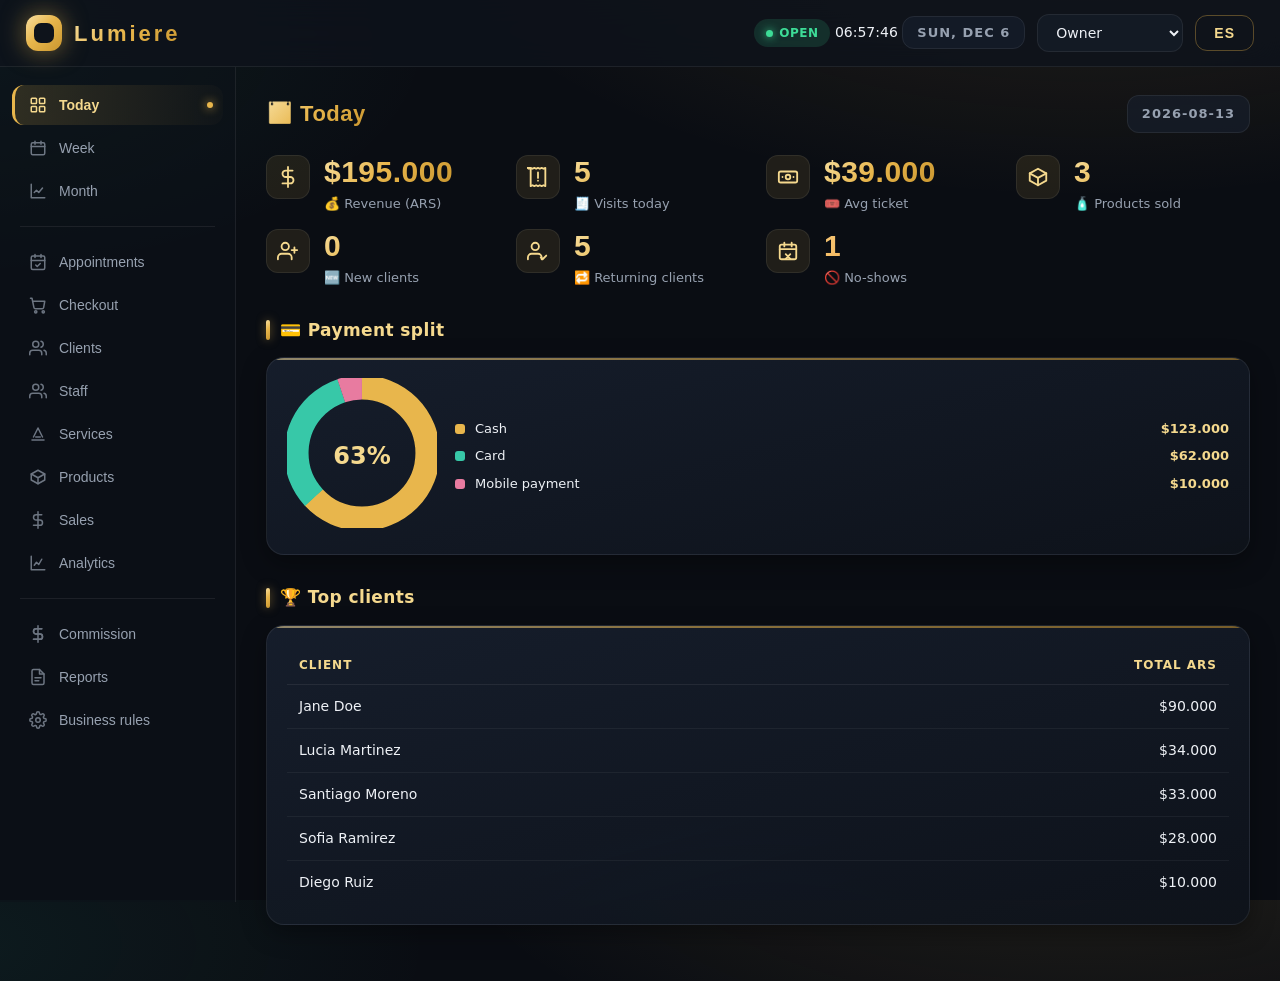
==== Lumiere-pos/dashboard/lumiere-pos-single.html @ 7a3bf392 "feat: custom-range analytics, per-period starter packs, single-file dashboard - Add custom date-rang" ====
<!DOCTYPE html>
<html lang="en">
<head>
  <meta charset="UTF-8">
  <meta name="viewport" content="width=device-width, initial-scale=1.0">
  <title>Lumiere POS — Dashboard</title>
  <style>
:root {
  --bg: #0a0d13;
  --bg2: #0e131b;
  --surface: #131a24;
  --surface2: #182130;
  --surface3: #1e2939;
  --border: rgba(255, 255, 255, 0.07);
  --border-strong: rgba(232, 182, 76, 0.35);
  --gold: #e8b64c;
  --gold-soft: #f5d98e;
  --gold-deep: #c9962f;
  --gold-grad: linear-gradient(135deg, #f7dfa0 0%, #e8b64c 45%, #c9962f 100%);
  --teal: #37c8a8;
  --teal-soft: #a5e9d8;
  --rose: #e87ba0;
  --rose-soft: #f2c6d6;
  --violet: #8f7ee8;
  --blue: #5aa9e6;
  --orange: #f2a33c;
  --green: #3ddc97;
  --text: #eef1f6;
  --text-dim: #97a1b0;
  --ok: #3ddc97;
  --warn: #f2a33c;
  --danger: #f2606b;
  --shadow: 0 18px 44px rgba(0, 0, 0, 0.5);
  --shadow-soft: 0 8px 24px rgba(0, 0, 0, 0.35);
  --radius: 18px;
  --radius-sm: 12px;
}

* { box-sizing: border-box; margin: 0; padding: 0; }

html { height: 100%; }

body {
  background:
    radial-gradient(1100px 480px at 85% -10%, rgba(232, 182, 76, 0.12), transparent 60%),
    radial-gradient(900px 420px at -5% 5%, rgba(55, 200, 168, 0.08), transparent 55%),
    radial-gradient(700px 380px at 60% 110%, rgba(143, 126, 232, 0.07), transparent 60%),
    var(--bg);
  color: var(--text);
  font-family: "Inter", "Segoe UI", system-ui, -apple-system, Roboto, sans-serif;
  min-height: 100vh;
  -webkit-font-smoothing: antialiased;
  font-size: 14px;
  line-height: 1.5;
}

::selection { background: rgba(232, 182, 76, 0.35); }

::-webkit-scrollbar { width: 10px; height: 10px; }
::-webkit-scrollbar-track { background: transparent; }
::-webkit-scrollbar-thumb {
  background: rgba(232, 182, 76, 0.22);
  border-radius: 999px;
  border: 2px solid transparent;
  background-clip: content-box;
}
::-webkit-scrollbar-thumb:hover { background: rgba(232, 182, 76, 0.4); background-clip: content-box; }

/* ---------------- Topbar ---------------- */

.topbar {
  position: sticky;
  top: 0;
  z-index: 50;
  display: flex;
  align-items: center;
  justify-content: space-between;
  padding: 14px 26px;
  background: rgba(14, 19, 27, 0.82);
  backdrop-filter: blur(16px);
  -webkit-backdrop-filter: blur(16px);
  border-bottom: 1px solid var(--border);
}

.brand { display: flex; align-items: center; gap: 12px; }
.brand-dot {
  width: 36px;
  height: 36px;
  border-radius: 12px;
  background: var(--gold-grad);
  box-shadow: 0 0 24px rgba(232, 182, 76, 0.5);
  position: relative;
  display: flex;
  align-items: center;
  justify-content: center;
  font-size: 18px;
}
.brand-dot::after {
  content: "";
  position: absolute;
  inset: 8px;
  border-radius: 7px;
  background: var(--bg2);
}
.brand h1 {
  font-family: "Outfit", "Inter", sans-serif;
  font-size: 22px;
  font-weight: 800;
  letter-spacing: 3px;
  background: var(--gold-grad);
  -webkit-background-clip: text;
  background-clip: text;
  -webkit-text-fill-color: transparent;
}

.topbar-actions { display: flex; gap: 12px; align-items: center; }

.day-label {
  font-size: 13px;
  color: var(--text-dim);
  font-weight: 600;
  letter-spacing: 1px;
  text-transform: uppercase;
  padding: 8px 14px;
  border: 1px solid var(--border);
  border-radius: var(--radius-sm);
  background: rgba(24, 33, 48, 0.6);
}

.role-select {
  background: var(--surface);
  color: var(--text);
  border: 1px solid var(--border);
  border-radius: var(--radius-sm);
  padding: 9px 14px;
  font-size: 14px;
  cursor: pointer;
  transition: border-color 0.2s;
}
.role-select:focus { outline: 2px solid var(--gold); border-color: transparent; }

.lang-btn {
  background: transparent;
  color: var(--gold-soft);
  border: 1px solid var(--border-strong);
  border-radius: var(--radius-sm);
  padding: 9px 18px;
  font-size: 14px;
  font-weight: 700;
  letter-spacing: 1px;
  cursor: pointer;
  transition: all 0.2s;
}
.lang-btn:hover { background: rgba(232, 182, 76, 0.16); box-shadow: 0 0 16px rgba(232, 182, 76, 0.25); }

/* ---------------- Layout ---------------- */

.layout { display: flex; min-height: calc(100vh - 65px); }

.sidebar {
  width: 236px;
  flex-shrink: 0;
  background: rgba(14, 19, 27, 0.55);
  border-right: 1px solid var(--border);
  padding: 18px 12px;
  overflow-y: auto;
  position: sticky;
  top: 65px;
  height: calc(100vh - 65px);
}

.sidebar nav { display: flex; flex-direction: column; gap: 3px; }
.sidebar hr { border: none; border-top: 1px solid var(--border); margin: 12px 8px; }

.nav-item {
  display: flex;
  align-items: center;
  gap: 12px;
  background: transparent;
  border: none;
  border-left: 3px solid transparent;
  color: var(--text-dim);
  text-align: left;
  padding: 11px 14px;
  font-size: 14px;
  font-weight: 500;
  border-radius: var(--radius-sm);
  cursor: pointer;
  transition: all 0.18s;
  position: relative;
}
.nav-item svg { flex-shrink: 0; opacity: 0.7; transition: opacity 0.18s; }
.nav-item:hover { color: var(--text); background: rgba(255, 255, 255, 0.045); }
.nav-item:hover svg { opacity: 1; }
.nav-item.active {
  color: var(--gold-soft);
  background: linear-gradient(90deg, rgba(232, 182, 76, 0.16), rgba(232, 182, 76, 0.02));
  border-left-color: var(--gold);
  font-weight: 600;
}
.nav-item.active svg { opacity: 1; }
.nav-item.active::after {
  content: "";
  position: absolute;
  right: 10px;
  top: 50%;
  transform: translateY(-50%);
  width: 6px;
  height: 6px;
  border-radius: 50%;
  background: var(--gold);
  box-shadow: 0 0 10px var(--gold);
}
.nav-item.hidden { display: none; }

.view {
  flex: 1;
  padding: 28px 30px 56px;
  max-width: 1220px;
  margin: 0 auto;
  width: 100%;
  animation: fadeIn 0.35s ease;
}

@keyframes fadeIn {
  from { opacity: 0; transform: translateY(6px); }
  to { opacity: 1; transform: translateY(0); }
}

/* ---------------- Grid & cards ---------------- */

.grid { display: grid; gap: 16px; grid-template-columns: repeat(auto-fit, minmax(200px, 1fr)); }
.grid.cols-2 { grid-template-columns: repeat(auto-fit, minmax(340px, 1fr)); }
.grid.cols-3 { grid-template-columns: repeat(auto-fit, minmax(260px, 1fr)); }

.card {
  background: linear-gradient(165deg, rgba(24, 33, 48, 0.85), rgba(14, 19, 27, 0.9));
  border: 1px solid var(--border);
  border-radius: var(--radius);
  padding: 20px;
  box-shadow: var(--shadow-soft);
  transition: transform 0.2s, border-color 0.2s, box-shadow 0.2s;
  position: relative;
  overflow: hidden;
}
.card::before {
  content: "";
  position: absolute;
  top: 0; left: 0; right: 0;
  height: 2px;
  background: var(--gold-grad);
  opacity: 0.55;
}
.card:hover {
  transform: translateY(-2px);
  border-color: var(--border-strong);
  box-shadow: var(--shadow);
}

.card h3 {
  font-size: 12px;
  text-transform: uppercase;
  letter-spacing: 1.4px;
  color: var(--text-dim);
  margin-bottom: 12px;
  font-weight: 700;
}

.chart-card { display: flex; flex-direction: column; }
.chart-card h3 { color: var(--gold-soft); }

.aq-wrap { margin-bottom: 20px; }
.aq-head {
  display: flex;
  align-items: center;
  justify-content: space-between;
  gap: 12px;
  margin: 26px 0 10px;
}
.aq-head strong {
  font-size: 15px;
  font-weight: 700;
  color: var(--text);
  letter-spacing: 0.3px;
}
.aq-actions { display: flex; gap: 8px; }
.aq-actions .btn.sm { padding: 5px 8px; }

.aq-group { margin-bottom: 26px; }
.aq-group-title {
  display: inline-block;
  font-size: 12px;
  font-weight: 700;
  text-transform: uppercase;
  letter-spacing: 1.2px;
  color: var(--gold-soft);
  border: 1px solid var(--gold-dim);
  background: rgba(212, 175, 55, 0.06);
  border-radius: 999px;
  padding: 4px 14px;
  margin-bottom: 14px;
}
.starter-bar {
  display: flex;
  align-items: center;
  flex-wrap: wrap;
  gap: 8px;
  margin-bottom: 18px;
}
.starter-bar > span {
  font-size: 12px;
  font-weight: 600;
  letter-spacing: 0.6px;
  text-transform: uppercase;
  color: var(--muted);
}

/* ---------------- Metrics / KPI ---------------- */

.metric { position: relative; }
.metric-value {
  font-family: "Outfit", "Inter", sans-serif;
  font-size: 30px;
  font-weight: 800;
  letter-spacing: 0.5px;
  background: var(--gold-grad);
  -webkit-background-clip: text;
  background-clip: text;
  -webkit-text-fill-color: transparent;
  line-height: 1.1;
}
.metric-label { font-size: 13px; color: var(--text-dim); margin-top: 6px; font-weight: 500; }
.metric.good .metric-value { background: linear-gradient(135deg, #8cebbf, #3ddc97); -webkit-background-clip: text; background-clip: text; -webkit-text-fill-color: transparent; }
.metric.warn .metric-value { background: linear-gradient(135deg, #f7c878, #f2a33c); -webkit-background-clip: text; background-clip: text; -webkit-text-fill-color: transparent; }
.metric.danger .metric-value { background: linear-gradient(135deg, #f9a3aa, #f2606b); -webkit-background-clip: text; background-clip: text; -webkit-text-fill-color: transparent; }
.metric.teal .metric-value { background: linear-gradient(135deg, #9ae9d6, #37c8a8); -webkit-background-clip: text; background-clip: text; -webkit-text-fill-color: transparent; }
.metric.violet .metric-value { background: linear-gradient(135deg, #b7acf5, #8f7ee8); -webkit-background-clip: text; background-clip: text; -webkit-text-fill-color: transparent; }

.metric.with-icon { display: flex; align-items: flex-start; gap: 14px; }
.metric-icon {
  width: 44px;
  height: 44px;
  flex-shrink: 0;
  border-radius: 12px;
  display: flex;
  align-items: center;
  justify-content: center;
  background: rgba(232, 182, 76, 0.1);
  border: 1px solid var(--border);
  color: var(--gold-soft);
}
.metric-icon svg { width: 22px; height: 22px; }

/* ---------------- Tables ---------------- */

table { width: 100%; border-collapse: collapse; font-size: 14px; }
th {
  text-align: left;
  color: var(--gold-soft);
  font-weight: 600;
  padding: 10px 12px;
  border-bottom: 1px solid var(--border);
  font-size: 12px;
  text-transform: uppercase;
  letter-spacing: 1px;
}
td { padding: 11px 12px; border-bottom: 1px solid rgba(255, 255, 255, 0.05); color: var(--text); }
tr:hover td { background: rgba(255, 255, 255, 0.025); }
tbody tr:last-child td { border-bottom: none; }
td.num, th.num { text-align: right; }

/* ---------------- Badges & pills ---------------- */

.badge {
  display: inline-flex;
  align-items: center;
  gap: 6px;
  padding: 4px 12px;
  border-radius: 999px;
  font-size: 12px;
  font-weight: 700;
  letter-spacing: 0.3px;
}
.badge::before {
  content: "";
  width: 6px; height: 6px;
  border-radius: 50%;
  background: currentColor;
  box-shadow: 0 0 8px currentColor;
}
.badge.ok { background: rgba(61, 220, 151, 0.13); color: var(--ok); }
.badge.warn { background: rgba(242, 163, 60, 0.13); color: var(--warn); }
.badge.danger { background: rgba(242, 96, 107, 0.13); color: var(--danger); }
.badge.gold { background: rgba(232, 182, 76, 0.14); color: var(--gold-soft); }
.badge.dim { background: rgba(151, 161, 176, 0.13); color: var(--text-dim); }
.badge.teal { background: rgba(55, 200, 168, 0.14); color: var(--teal-soft); }

.pill {
  display: inline-flex; align-items: center; gap: 6px;
  padding: 5px 12px; border-radius: 999px; font-size: 12px; font-weight: 800;
  letter-spacing: 0.5px; text-transform: uppercase;
}
.pill::before { content: ""; width: 7px; height: 7px; border-radius: 50%; background: currentColor; box-shadow: 0 0 8px currentColor; }
.pill.open { background: rgba(61, 220, 151, 0.14); color: var(--ok); }
.pill.closed { background: rgba(242, 96, 107, 0.14); color: var(--danger); }

/* ---------------- Toolbar ---------------- */

.toolbar {
  display: flex;
  gap: 12px;
  align-items: center;
  margin-bottom: 22px;
  flex-wrap: wrap;
}
.toolbar .spacer { flex: 1; }
.toolbar h2 {
  font-family: "Outfit", "Inter", sans-serif;
  font-size: 22px;
  font-weight: 800;
  letter-spacing: 0.5px;
  background: var(--gold-grad);
  -webkit-background-clip: text;
  background-clip: text;
  -webkit-text-fill-color: transparent;
}

/* ---------------- Forms & buttons ---------------- */

input, select, textarea {
  background: var(--surface);
  color: var(--text);
  border: 1px solid var(--border);
  border-radius: var(--radius-sm);
  padding: 10px 14px;
  font-size: 14px;
  font-family: inherit;
  transition: border-color 0.2s, box-shadow 0.2s;
}
input:focus, select:focus { outline: none; border-color: var(--gold); box-shadow: 0 0 0 3px rgba(232, 182, 76, 0.15); }

.btn {
  background: var(--gold-grad);
  color: #16160e;
  border: none;
  border-radius: var(--radius-sm);
  padding: 10px 20px;
  font-size: 14px;
  font-weight: 800;
  letter-spacing: 0.3px;
  cursor: pointer;
  box-shadow: 0 6px 18px rgba(232, 182, 76, 0.3);
  transition: all 0.2s;
}
.btn:hover { transform: translateY(-1px); box-shadow: 0 10px 24px rgba(232, 182, 76, 0.42); }
.btn:active { transform: translateY(0); }
.btn.ghost {
  background: transparent;
  color: var(--gold-soft);
  border: 1px solid var(--border-strong);
  box-shadow: none;
}
.btn.ghost:hover { background: rgba(232, 182, 76, 0.12); box-shadow: 0 0 14px rgba(232, 182, 76, 0.2); }
.btn.danger {
  background: transparent;
  color: var(--danger);
  border: 1px solid rgba(242, 96, 107, 0.5);
  box-shadow: none;
}
.btn.danger:hover { background: rgba(242, 96, 107, 0.12); box-shadow: 0 0 14px rgba(242, 96, 107, 0.2); }
.btn.sm { padding: 6px 9px; border-radius: 8px; line-height: 1; }
.btn.sm svg { vertical-align: -2px; }

.form-row { display: grid; grid-template-columns: 1fr 1fr; gap: 14px; margin-bottom: 14px; }
.form-field label {
  display: block;
  font-size: 12px;
  color: var(--text-dim);
  margin-bottom: 6px;
  text-transform: uppercase;
  letter-spacing: 0.8px;
  font-weight: 600;
}
.form-field select, .form-field input { width: 100%; }
.form-field.full { grid-column: 1 / -1; }

.form-card { margin-bottom: 16px; }
.form-title { font-size: 15px; font-weight: 700; color: var(--gold-soft); margin-bottom: 14px; }
.form-actions { display: flex; gap: 10px; margin-top: 16px; }

.rate-input { width: 90px; text-align: center; padding: 7px 8px; }

/* ---------------- Section titles ---------------- */

.section-title {
  display: flex;
  align-items: center;
  gap: 10px;
  font-size: 17px;
  font-weight: 700;
  color: var(--gold-soft);
  margin: 30px 0 14px;
  letter-spacing: 0.4px;
}
.section-title::before {
  content: "";
  width: 4px;
  height: 20px;
  border-radius: 4px;
  background: var(--gold-grad);
  box-shadow: 0 0 10px rgba(232, 182, 76, 0.5);
}
.section-title:first-of-type { margin-top: 0; }

.muted { color: var(--text-dim); font-size: 13px; }

/* ---------------- Search / segmented controls ---------------- */

.search-box {
  display: flex;
  align-items: center;
  gap: 8px;
  background: var(--surface);
  border: 1px solid var(--border);
  border-radius: var(--radius-sm);
  padding: 0 12px;
  color: var(--text-dim);
  transition: border-color 0.2s, box-shadow 0.2s;
}
.search-box:focus-within { border-color: var(--gold); box-shadow: 0 0 0 3px rgba(232, 182, 76, 0.15); }
.search-box input { border: none; background: transparent; padding: 10px 0; width: 220px; }
.search-box input:focus { outline: none; box-shadow: none; }

.seg { display: flex; background: var(--surface); border: 1px solid var(--border); border-radius: var(--radius-sm); padding: 4px; gap: 4px; }
.seg-btn {
  background: transparent; color: var(--text-dim); border: none;
  padding: 8px 18px; font-size: 13px; font-weight: 700; letter-spacing: 0.5px;
  border-radius: 9px; cursor: pointer; transition: all 0.2s;
}
.seg-btn:hover { color: var(--text); }
.seg-btn.active { background: var(--gold-grad); color: #16160e; box-shadow: 0 4px 14px rgba(232, 182, 76, 0.35); }

/* ---------------- Charts ---------------- */

.chart { width: 100%; height: auto; }
.chart-label { font-size: 11px; fill: var(--text-dim); font-weight: 600; }
.chart-axis { font-size: 10px; fill: var(--text-dim); }
.chart-card svg { margin-top: 6px; }

.chart-legend {
  display: flex;
  gap: 14px;
  flex-wrap: wrap;
  margin-top: 10px;
  font-size: 12px;
  color: var(--text-dim);
}
.cl-item { display: inline-flex; align-items: center; gap: 6px; }
.cl-dot { width: 10px; height: 10px; border-radius: 3px; }

.donut-wrap { display: flex; gap: 18px; align-items: center; flex-wrap: wrap; }
.donut-svg { position: relative; flex-shrink: 0; }
.donut-center {
  position: absolute; inset: 0; display: flex; align-items: center; justify-content: center;
  font-size: 24px; font-weight: 800; color: var(--gold-soft); pointer-events: none;
}
.donut-legend { flex: 1; min-width: 160px; display: flex; flex-direction: column; gap: 8px; }
.donut-legend-row { display: flex; align-items: center; gap: 10px; font-size: 13px; }
.donut-legend-row .dot { width: 10px; height: 10px; border-radius: 3px; flex-shrink: 0; }
.donut-legend-row .lk { flex: 1; color: var(--text); }
.donut-legend-row .lv { color: var(--gold-soft); font-weight: 700; }

.hbar-list { display: flex; flex-direction: column; gap: 12px; }
.hbar-row { display: grid; grid-template-columns: 130px 1fr 70px; gap: 12px; align-items: center; font-size: 13px; }
.hbar-label { color: var(--text-dim); white-space: nowrap; overflow: hidden; text-overflow: ellipsis; }
.hbar-label em { color: var(--gold-soft); font-style: normal; font-weight: 700; margin-right: 2px; }
.hbar-track { height: 10px; background: rgba(255, 255, 255, 0.06); border-radius: 6px; overflow: hidden; }
.hbar-fill { height: 100%; border-radius: 6px; transition: width 0.6s ease; box-shadow: 0 0 10px rgba(232, 182, 76, 0.25); }
.hbar-value { text-align: right; color: var(--text); font-weight: 700; }

/* ---------------- Heatmap ---------------- */

.heatmap {
  display: flex;
  flex-direction: column;
  gap: 5px;
  overflow-x: auto;
  padding-bottom: 4px;
}
.hm-row { display: flex; gap: 5px; align-items: center; }
.hm-cell {
  flex-shrink: 0;
  min-width: 34px;
  height: 34px;
  display: flex;
  align-items: center;
  justify-content: center;
  border-radius: 7px;
  font-size: 11px;
  font-weight: 700;
}
.hm-label {
  min-width: 74px;
  justify-content: flex-start;
  color: var(--text-dim);
  font-weight: 600;
  font-size: 12px;
}
.hm-col { color: var(--text-dim); font-size: 11px; height: 22px; }
.hm-val { color: #fff; transition: transform 0.15s; }
.hm-val:hover { transform: scale(1.08); }

/* ---------------- Appointments / misc ---------------- */

.appointment-row {
  display: grid;
  grid-template-columns: 110px 1fr 1fr 1fr 120px;
  gap: 12px;
  align-items: center;
  padding: 12px 14px;
  border-bottom: 1px solid rgba(255, 255, 255, 0.05);
  transition: background 0.15s;
}
.appointment-row:hover { background: rgba(255, 255, 255, 0.03); }
.appointment-row.time { color: var(--gold-soft); font-weight: 700; }

.day-check { display: flex; flex-wrap: wrap; gap: 8px; margin-top: 6px; }
.day-chip {
  display: inline-flex; align-items: center; gap: 6px;
  padding: 6px 11px; border: 1px solid var(--border); border-radius: 999px;
  font-size: 12px; color: var(--text-dim); cursor: pointer; transition: all 0.15s;
}
.day-chip:has(input:checked) { border-color: var(--gold); color: var(--gold-soft); background: rgba(232, 182, 76, 0.1); }
.day-chip input { accent-color: var(--gold); }

.rule-row {
  display: flex; align-items: center; justify-content: space-between; gap: 12px;
  padding: 12px 4px; border-bottom: 1px solid rgba(255, 255, 255, 0.05); font-size: 14px; cursor: pointer;
}
.rule-row:last-child { border-bottom: none; }
.rule-row input { accent-color: var(--gold); transform: scale(1.15); cursor: pointer; }

/* ---------------- Closed overlay ---------------- */

.closed-overlay {
  position: fixed; inset: 0; z-index: 200;
  display: flex; align-items: center; justify-content: center;
  background:
    radial-gradient(1000px 500px at 50% -20%, rgba(232, 182, 76, 0.12), transparent 60%),
    rgba(8, 11, 17, 0.96);
  backdrop-filter: blur(6px);
}
.closed-card { text-align: center; padding: 40px 50px; }
.closed-card .brand { justify-content: center; margin-bottom: 22px; }
.closed-icon { color: var(--gold); margin: 10px 0 8px; }
.closed-card h2 { font-size: 30px; font-weight: 800; letter-spacing: 2px; color: var(--gold-soft); margin-bottom: 14px; }
.closed-clock { font-family: "Outfit", sans-serif; font-size: 52px; font-weight: 800; letter-spacing: 4px; background: var(--gold-grad); -webkit-background-clip: text; background-clip: text; -webkit-text-fill-color: transparent; font-variant-numeric: tabular-nums; }
.closed-date { color: var(--text-dim); font-size: 15px; margin-top: 8px; text-transform: capitalize; }
.closed-open { color: var(--text); font-size: 16px; margin: 18px 0 26px; }
.closed-open::before { content: ""; display: inline-block; width: 8px; height: 8px; border-radius: 50%; background: var(--gold); box-shadow: 0 0 10px var(--gold); margin-right: 8px; }

/* ---------------- Responsive ---------------- */

@media (max-width: 900px) {
  .layout { flex-direction: column; }
  .sidebar {
    width: 100%;
    height: auto;
    position: static;
    border-right: none;
    border-bottom: 1px solid var(--border);
    padding: 12px;
  }
  .sidebar nav { flex-direction: row; flex-wrap: wrap; }
  .nav-item { border-left: none; border-bottom: 3px solid transparent; }
  .nav-item.active { border-bottom-color: var(--gold); border-left: none; }
  .nav-item.active::after { display: none; }
  .view { padding: 20px 16px 44px; }
  .form-row { grid-template-columns: 1fr; }
  .appointment-row { grid-template-columns: 80px 1fr 1fr; }
  .topbar { padding: 12px 16px; }
  .day-label { display: none; }
}
</style>
</head>
<body>
  <header class="topbar">
    <div class="brand">
      <span class="brand-dot">💎</span>
      <h1>Lumiere</h1>
    </div>
    <div class="topbar-actions">
      <div class="clock-box">
        <span class="pill" id="openPill">Open</span>
        <span class="clock" id="clock">--:--:--</span>
        <span class="day-label" id="clockDate"></span>
      </div>
      <select id="role" class="role-select" aria-label="Role">
        <option value="owner" data-i18n="role_owner">Owner</option>
        <option value="admin" data-i18n="role_admin">Administrator</option>
        <option value="receptionist" data-i18n="role_receptionist">Receptionist</option>
      </select>
      <button id="lang" class="lang-btn">ES</button>
    </div>
  </header>

  <div class="layout">
    <aside class="sidebar" id="sidebar">
      <nav>
        <button class="nav-item" data-sec="today" data-i18n="sec_today"><svg viewBox="0 0 24 24" width="18" height="18" fill="none" stroke="currentColor" stroke-width="2" stroke-linecap="round" stroke-linejoin="round"><rect x="3" y="3" width="7" height="7" rx="1"/><rect x="14" y="3" width="7" height="7" rx="1"/><rect x="3" y="14" width="7" height="7" rx="1"/><rect x="14" y="14" width="7" height="7" rx="1"/></svg>Today</button>
        <button class="nav-item" data-sec="week" data-i18n="sec_week"><svg viewBox="0 0 24 24" width="18" height="18" fill="none" stroke="currentColor" stroke-width="2" stroke-linecap="round" stroke-linejoin="round"><rect x="3" y="5" width="18" height="16" rx="2"/><path d="M8 3v4M16 3v4M3 10h18"/></svg>Week</button>
        <button class="nav-item" data-sec="month" data-i18n="sec_month"><svg viewBox="0 0 24 24" width="18" height="18" fill="none" stroke="currentColor" stroke-width="2" stroke-linecap="round" stroke-linejoin="round"><path d="M3 3v18h18"/><path d="M7 14l3-3 3 3 5-6"/></svg>Month</button>
        <hr>
        <button class="nav-item" data-sec="appointments" data-i18n="sec_appointments"><svg viewBox="0 0 24 24" width="18" height="18" fill="none" stroke="currentColor" stroke-width="2" stroke-linecap="round" stroke-linejoin="round"><rect x="3" y="4" width="18" height="18" rx="2"/><path d="M16 2v4M8 2v4M3 10h18M9 16l2 2 4-4"/></svg>Appointments</button>
        <button class="nav-item" data-sec="checkout" data-i18n="sec_checkout"><svg viewBox="0 0 24 24" width="18" height="18" fill="none" stroke="currentColor" stroke-width="2" stroke-linecap="round" stroke-linejoin="round"><circle cx="9" cy="21" r="1.5"/><circle cx="19" cy="21" r="1.5"/><path d="M2 3h2l2.6 12.4a2 2 0 002 1.6h8.9a2 2 0 002-1.6L21 7H6"/></svg>Checkout</button>
        <button class="nav-item" data-sec="clients" data-i18n="sec_clients"><svg viewBox="0 0 24 24" width="18" height="18" fill="none" stroke="currentColor" stroke-width="2" stroke-linecap="round" stroke-linejoin="round"><path d="M17 21v-2a4 4 0 00-4-4H5a4 4 0 00-4 4v2"/><circle cx="9" cy="7" r="4"/><path d="M23 21v-2a4 4 0 00-3-3.87"/><path d="M16 3.13a4 4 0 010 7.75"/></svg>Clients</button>
        <button class="nav-item" data-sec="staff" data-i18n="sec_staff"><svg viewBox="0 0 24 24" width="18" height="18" fill="none" stroke="currentColor" stroke-width="2" stroke-linecap="round" stroke-linejoin="round"><path d="M17 21v-2a4 4 0 00-4-4H5a4 4 0 00-4 4v2"/><circle cx="9" cy="7" r="4"/><path d="M23 21v-2a4 4 0 00-3-3.87M16 3.13a4 4 0 010 7.75"/></svg>Staff</button>
        <button class="nav-item" data-sec="services" data-i18n="sec_services"><svg viewBox="0 0 24 24" width="18" height="18" fill="none" stroke="currentColor" stroke-width="2" stroke-linecap="round" stroke-linejoin="round"><path d="M4 20h16M6 16l6-12 6 12"/><path d="M9 16h6"/></svg>Services</button>
        <button class="nav-item" data-sec="products" data-i18n="sec_products"><svg viewBox="0 0 24 24" width="18" height="18" fill="none" stroke="currentColor" stroke-width="2" stroke-linecap="round" stroke-linejoin="round"><path d="M21 8l-9-5-9 5v8l9 5 9-5V8z"/><path d="M3 8l9 5 9-5M12 13v8"/></svg>Products</button>
        <button class="nav-item" data-sec="sales" data-i18n="sec_sales"><svg viewBox="0 0 24 24" width="18" height="18" fill="none" stroke="currentColor" stroke-width="2" stroke-linecap="round" stroke-linejoin="round"><path d="M12 1v22M17 5H9.5a3.5 3.5 0 000 7h5a3.5 3.5 0 010 7H6"/></svg>Sales</button>
        <button class="nav-item owner-only" data-sec="analytics" data-i18n="sec_analytics"><svg viewBox="0 0 24 24" width="18" height="18" fill="none" stroke="currentColor" stroke-width="2" stroke-linecap="round" stroke-linejoin="round"><path d="M3 3v18h18"/><path d="M7 15l3-4 3 3 4-7"/></svg>Analytics</button>
        <hr>
        <button class="nav-item owner-only" data-sec="commission" data-i18n="sec_commission"><svg viewBox="0 0 24 24" width="18" height="18" fill="none" stroke="currentColor" stroke-width="2" stroke-linecap="round" stroke-linejoin="round"><path d="M12 1v22M17 5H9.5a3.5 3.5 0 000 7h5a3.5 3.5 0 010 7H6"/><path d="M17 5H9.5a3.5 3.5 0 000 7h5a3.5 3.5 0 010 7H6"/></svg>Commission</button>
        <button class="nav-item owner-only" data-sec="reports" data-i18n="sec_reports"><svg viewBox="0 0 24 24" width="18" height="18" fill="none" stroke="currentColor" stroke-width="2" stroke-linecap="round" stroke-linejoin="round"><path d="M14 2H6a2 2 0 00-2 2v16a2 2 0 002 2h12a2 2 0 002-2V8z"/><path d="M14 2v6h6M8 13h8M8 17h5"/></svg>Reports</button>
        <button class="nav-item owner-only" data-sec="rules" data-i18n="sec_rules"><svg viewBox="0 0 24 24" width="18" height="18" fill="none" stroke="currentColor" stroke-width="2" stroke-linecap="round" stroke-linejoin="round"><circle cx="12" cy="12" r="3"/><path d="M19.4 15a1.65 1.65 0 00.33 1.82l.06.06a2 2 0 11-2.83 2.83l-.06-.06a1.65 1.65 0 00-1.82-.33 1.65 1.65 0 00-1 1.51V21a2 2 0 11-4 0v-.09A1.65 1.65 0 009 19.4a1.65 1.65 0 00-1.82.33l-.06.06a2 2 0 11-2.83-2.83l.06-.06a1.65 1.65 0 00.33-1.82 1.65 1.65 0 00-1.51-1H3a2 2 0 110-4h.09A1.65 1.65 0 004.6 9a1.65 1.65 0 00-.33-1.82l-.06-.06a2 2 0 112.83-2.83l.06.06a1.65 1.65 0 001.82.33H9a1.65 1.65 0 001-1.51V3a2 2 0 114 0v.09a1.65 1.65 0 001 1.51 1.65 1.65 0 001.82-.33l.06-.06a2 2 0 112.83 2.83l-.06.06a1.65 1.65 0 00-.33 1.82V9a1.65 1.65 0 001.51 1H21a2 2 0 110 4h-.09a1.65 1.65 0 00-1.51 1z"/></svg>Rules</button>
      </nav>
    </aside>

    <main id="view" class="view"></main>
  </div>

  <div id="closedOverlay" class="closed-overlay" style="display:none">
    <div class="closed-card">
      <div class="brand">
        <span class="brand-dot"></span>
        <h1>Lumiere</h1>
      </div>
      <div class="closed-icon"><svg viewBox="0 0 24 24" width="44" height="44" fill="none" stroke="currentColor" stroke-width="1.6" stroke-linecap="round" stroke-linejoin="round"><circle cx="12" cy="12" r="9"/><path d="M12 7v5l3 2"/></svg></div>
      <h2 id="ovMsg">We are closed</h2>
      <div class="closed-clock" id="ovClock">--:--:--</div>
      <div class="closed-date" id="ovDate"></div>
      <div class="closed-open" id="ovOpenAt"></div>
      <button class="btn ghost" id="ovForceBtn" onclick="Lumiere.forceOpen()">Open now (owner)</button>
      <button class="btn ghost" id="ovResetBtn" onclick="Lumiere.resetForceOpen()" style="display:none">Restore schedule</button>
    </div>
  </div>

  <script>
window.LUMIERE_DATA = {
  meta: {
    salon: "Lumiere",
    currency: "ARS",
    today: "2026-08-13",
    weekStart: "2026-08-10",
    weekEnd: "2026-08-15",
    closedDays: [0]
  },

  settings: {
    openTime: "08:00",
    closeTime: "21:00",
    closedDays: [0],
    nightCloseEnabled: false,
    lowStockDefault: 5,
    predefinedRules: [
      { key: "no_show_fee",    label_en: "Charge 50% on no-shows",            label_es: "Cobrar 50% por ausencia",       enabled: true },
      { key: "retouch_free",   label_en: "Free retouch within 7 days",        label_es: "Retoque gratis dentro de 7 días", enabled: false },
      { key: "member_discount",label_en: "Members get 10% off products",      label_es: "Socios 10% de descuento en productos", enabled: true },
      { key: "voucher_cap",    label_en: "Vouchers cover max 50% of bill",    label_es: "Los cupones cubren máx. 50% de la cuenta", enabled: false }
    ],
    customRules: [
      { name: "Loyalty points per ARS spent", value: "1 point per 100 ARS", enabled: true },
      { name: "Welcome gift",                value: "Free lash lift on 3rd visit", enabled: false }
    ]
  },

  i18n: {
    en: {
      role_owner: "Owner", role_admin: "Administrator", role_administrator: "Administrator", role_receptionist: "Receptionist",
      tab_today: "Today", tab_week: "Week", tab_month: "Month",
      today_sales: "Today's sales", tickets: "Visits today", revenue: "Revenue",
      revenue_ars: "Revenue (ARS)", products_sold: "Products sold",
      new_clients: "New clients", returning_clients: "Returning clients", no_shows: "No-shows",
      payments: "Payments", cash: "Cash", card: "Card", mobile: "Mobile payment",
      gift_card: "Gift card", voucher: "Voucher", total: "Total", pending: "Pending",
      weekly_revenue: "Weekly revenue", monthly_revenue: "Monthly revenue",
      service_mix: "Service mix", staff_performance: "Staff performance",
      stock_movement: "Stock movement", top_clients: "Top clients",
      gender_segments: "Men vs women", retention_rate: "Retention rate",
      seasonality: "Seasonality", commission_totals: "Commission totals",
      returning_after_1_2_months: "Returning after 1 / 2 months",
      new_visits: "New", return_visits: "Returning", services: "Services",
      payment_split: "Payment split", week_label: "Week",
      mens: "Men", womens: "Women", refresh: "Refresh", close: "Close",
      sec_today: "Today", sec_week: "Week", sec_month: "Month",
      sec_appointments: "Appointments", sec_checkout: "Checkout", sec_clients: "Clients",
      sec_staff: "Staff", sec_services: "Services", sec_products: "Products",
      sec_sales: "Sales", sec_commission: "Commission", sec_reports: "Reports",
      sec_analytics: "Analytics", sec_rules: "Business rules",
      new_appointment: "New appointment", client: "Client", select_client: "Select client",
      add_service: "Add service", add_product: "Add product", add: "Add", bill: "Bill",
      no_lines: "No lines yet", insufficient: "Payment is less than the total",
      complete_payment: "Complete payment", saved: "Ticket saved", low: "Low stock", ok: "OK",
      demo_new_appt: "This demo shows booked appointments; booking is saved locally in the records.",
      commission_owner_note: "Commission rates are set per staff member by the owner/administrator. Receptionists never see this screen.",
      role_stylist: "Stylist", role_assistant: "Assistant", staff: "Staff",
      group_hair: "Hair", group_nails: "Nails", group_beauty: "Beauty",
      time: "Time", status: "Status",
      search: "Search", add_new: "Add new", edit: "Edit", save: "Save", cancel: "Cancel",
      delete: "Delete", name: "Name", group: "Group", price: "Price ARS",
      stock: "Stock", reorder: "Reorder at", gender: "Line", phone: "Phone",
      role: "Role", shift: "Shift",
      add_client: "Add client", add_staff: "Add staff member",
      btn_new_service: "New service", btn_new_product: "New product",
      client_search_ph: "Search by name or ID...", saved_changes: "Changes saved",
      daily: "Daily", weekly: "Weekly", monthly: "Monthly",
      revenue_over_time: "Revenue over time", tickets_over_time: "Visits over time",
      top_services: "Top services", top_products: "Top products", appointments_chart: "Appointments",
      business_rules: "Business rules", operating_hours: "Operating hours",
      open_time: "Opens at", close_time: "Closes at", closed_days: "Closed days",
      night_close: "Auto-close at night",
      night_close_desc: "Show a closed screen outside opening hours",
      custom_rules: "Custom rules", add_rule: "Add rule", rule_name: "Rule name",
      rule_value: "Value", enabled: "Enabled", closed_screen: "We are closed",
      opens_at: "Opens at", now_open: "Open", now_closed: "Closed",
      force_open: "Open now (owner)", reset_bypass: "Restore schedule",
      commission_edit_note: "Edit each staff member's rates below, then save.",
      analytics_note: "Charts are built from your local records. Switch the period for daily, weekly or monthly views.",
      monday: "Mon", tuesday: "Tue", wednesday: "Wed", thursday: "Thu", friday: "Fri", saturday: "Sat", sunday: "Sun",
      visits: "Visits", avg_ticket: "Avg ticket", mon: "Mon", tue: "Tue", wed: "Wed", thu: "Thu", fri: "Fri", sat: "Sat", sun: "Sun",
      clients_editable_note: "Receptionists may add new clients; editing and deleting are for the owner/administrator.",
      biz_health: "Business Health", revenue_analytics: "Revenue Analytics", client_analytics: "Client Analytics",
      staff_analytics: "Staff Analytics", portfolio_analytics: "Services & Products", ops_analytics: "Operations",
      new_vs_returning: "New vs returning clients", returning_rate: "Returning rate", no_show_rate: "No-show rate",
      commission_owed: "Commission owed", avg_frequency: "Avg visits / client", frequency_dist: "Visit frequency",
      top_products_rev: "Top products by revenue", units_sold: "Units sold", revenue_weekday: "Revenue by weekday",
      revenue_heatmap: "Revenue heatmap by week", appt_outcomes: "Appointment outcomes", client_acquisition: "New client acquisition",
      retention_1_2m: "Clients returning after 1-2 months", commission_by_staff: "Commission by staff",
      revenue_by_staff: "Revenue by stylist", visits_by_staff: "Visits by stylist", staff_rev_share: "Revenue share",
      avg_ticket_trend: "Average ticket trend", best_clients: "Top clients by spend", unit: "Units",
      done: "Done", booked: "Booked", export_csv: "Export CSV", from_records: "Built from your local records",
      weekday: "Weekday", week: "Week", n_clients: "Clients", revenue_trend: "Revenue trend", conversion: "Appointment conversion",
      analytics_builder: "Custom analytics builder",
      analytics_builder_note: "Build your own charts on the fly: pick a metric, group it, compare, filter and choose the chart. Save any query you want to keep.",
      query_result: "Query result", saved_queries: "Saved custom queries", run: "Run",
      save_query: "Save query", clear_all: "Clear all saved", no_results: "No data matches this query",
      no_saved_queries: "No saved queries yet. Build one above and press Save query.",
      top_n: "Top N rows", export_result: "Export result",
      metric: "Metric", group_by: "Group by", compare: "Compare", chart_type: "Chart", period: "Period",
      filter_staff: "Stylist filter", filter_gender: "Gender filter", filter_payment: "Payment filter", filter_none: "All",
      metric_revenue: "Revenue", metric_visits: "Visits", metric_avg_ticket: "Avg ticket",
      metric_returning: "Returning visits", metric_new_clients: "New clients",
      metric_product_qty: "Products sold", metric_commission: "Commission",
      dim_day: "Day", dim_week: "Week", dim_month: "Month", dim_weekday: "Weekday",
      dim_staff: "Stylist", dim_service: "Service", dim_product: "Product",
      dim_payment: "Payment", dim_gender: "Gender", dim_client: "Client",
      compare_none: "No comparison", compare_new_ret: "New vs returning",
      compare_payment: "By payment", compare_gender: "By gender", compare_staff: "By stylist",
      compare_group: "By service group",
      chart_auto: "Auto", chart_bars: "Bars", chart_line: "Line", chart_donut: "Donut",
      chart_bars_h: "Horizontal bars", chart_heatmap: "Heatmap (weekday x week)",
      period_all: "All records", period_custom: "Custom range", from_date: "From", to_date: "To",
      custom_range_note: "Analytics are grouped by day (up to 45 days) or by week for longer ranges.",
      starter_packs: "Starter packs", all_packs: "All packs", other: "Other"
    },
    es: {
      role_owner: "Dueño", role_admin: "Administrador", role_administrator: "Administrador", role_receptionist: "Recepcionista",
      tab_today: "Hoy", tab_week: "Semana", tab_month: "Mes",
      today_sales: "Ventas de hoy", tickets: "Visitas de hoy", revenue: "Ingresos",
      revenue_ars: "Ingresos (ARS)", products_sold: "Productos vendidos",
      new_clients: "Clientes nuevos", returning_clients: "Clientes que regresan", no_shows: "Ausencias",
      payments: "Pagos", cash: "Efectivo", card: "Tarjeta", mobile: "Pago móvil",
      gift_card: "Tarjeta de regalo", voucher: "Cupón", total: "Total", pending: "Pendiente",
      weekly_revenue: "Ingresos semanales", monthly_revenue: "Ingresos mensuales",
      service_mix: "Combinación de servicios", staff_performance: "Desempeño del equipo",
      stock_movement: "Movimiento de stock", top_clients: "Mejores clientes",
      gender_segments: "Hombres vs mujeres", retention_rate: "Tasa de retención",
      seasonality: "Estacionalidad", commission_totals: "Totales de comisiones",
      returning_after_1_2_months: "Regresa a los 1 / 2 meses",
      new_visits: "Nuevos", return_visits: "Regresan", services: "Servicios",
      payment_split: "Desglose de pagos", week_label: "Semana",
      mens: "Hombres", womens: "Mujeres", refresh: "Actualizar", close: "Cerrar",
      sec_today: "Hoy", sec_week: "Semana", sec_month: "Mes",
      sec_appointments: "Turnos", sec_checkout: "Cobro", sec_clients: "Clientes",
      sec_staff: "Equipo", sec_services: "Servicios", sec_products: "Productos",
      sec_sales: "Ventas", sec_commission: "Comisiones", sec_reports: "Informes",
      sec_analytics: "Analíticas", sec_rules: "Reglas del negocio",
      new_appointment: "Nuevo turno", client: "Cliente", select_client: "Seleccionar cliente",
      add_service: "Agregar servicio", add_product: "Agregar producto", add: "Agregar", bill: "Cuenta",
      no_lines: "Sin líneas aún", insufficient: "El pago es menor al total",
      complete_payment: "Completar pago", saved: "Ticket guardado", low: "Stock bajo", ok: "OK",
      demo_new_appt: "Esta demo muestra turnos reservados; la reserva se guarda localmente en los registros.",
      commission_owner_note: "Las comisiones se fijan por integrante por el dueño/administrador. La recepción nunca ve esta pantalla.",
      role_stylist: "Estilista", role_assistant: "Asistente", staff: "Equipo",
      group_hair: "Cabello", group_nails: "Uñas", group_beauty: "Belleza",
      time: "Hora", status: "Estado",
      search: "Buscar", add_new: "Agregar nuevo", edit: "Editar", save: "Guardar", cancel: "Cancelar",
      delete: "Eliminar", name: "Nombre", group: "Grupo", price: "Precio ARS",
      stock: "Stock", reorder: "Reponer en", gender: "Línea", phone: "Teléfono",
      role: "Rol", shift: "Turno",
      add_client: "Agregar cliente", add_staff: "Agregar integrante",
      btn_new_service: "Nuevo servicio", btn_new_product: "Nuevo producto",
      client_search_ph: "Buscar por nombre o ID...", saved_changes: "Cambios guardados",
      daily: "Diario", weekly: "Semanal", monthly: "Mensual",
      revenue_over_time: "Ingresos en el tiempo", tickets_over_time: "Visitas en el tiempo",
      top_services: "Servicios principales", top_products: "Productos principales", appointments_chart: "Turnos",
      business_rules: "Reglas del negocio", operating_hours: "Horario de atención",
      open_time: "Abre a las", close_time: "Cierra a las", closed_days: "Días cerrados",
      night_close: "Cierre automático de noche",
      night_close_desc: "Mostrar pantalla de cerrado fuera del horario",
      custom_rules: "Reglas personalizadas", add_rule: "Agregar regla", rule_name: "Nombre de la regla",
      rule_value: "Valor", enabled: "Activa", closed_screen: "Estamos cerrados",
      opens_at: "Abre a las", now_open: "Abierto", now_closed: "Cerrado",
      force_open: "Abrir ahora (dueño)", reset_bypass: "Restaurar horario",
      commission_edit_note: "Edita los porcentajes de cada integrante y luego guarda.",
      analytics_note: "Los gráficos se generan con tus registros locales. Cambia el período para ver diario, semanal o mensual.",
      monday: "Lun", tuesday: "Mar", wednesday: "Mié", thursday: "Jue", friday: "Vie", saturday: "Sáb", sunday: "Dom",
      visits: "Visitas", avg_ticket: "Ticket promedio", mon: "Lun", tue: "Mar", wed: "Mié", thu: "Jue", fri: "Vie", sat: "Sáb", sun: "Dom",
      clients_editable_note: "La recepción puede agregar clientes; editar y eliminar es del dueño/administrador.",
      biz_health: "Salud del negocio", revenue_analytics: "Análisis de ingresos", client_analytics: "Análisis de clientes",
      staff_analytics: "Análisis del equipo", portfolio_analytics: "Servicios y productos", ops_analytics: "Operación",
      new_vs_returning: "Clientes nuevos vs recurrentes", returning_rate: "Tasa de reincidencia", no_show_rate: "Tasa de ausencias",
      commission_owed: "Comisiones a pagar", avg_frequency: "Visitas promedio / cliente", frequency_dist: "Frecuencia de visitas",
      top_products_rev: "Productos por ingresos", units_sold: "Unidades vendidas", revenue_weekday: "Ingresos por día",
      revenue_heatmap: "Mapa de calor semanal", appt_outcomes: "Resultado de turnos", client_acquisition: "Captación de clientes",
      retention_1_2m: "Clientes que regresan a los 1-2 meses", commission_by_staff: "Comisiones por integrante",
      revenue_by_staff: "Ingresos por estilista", visits_by_staff: "Visitas por estilista", staff_rev_share: "Reparto de ingresos",
      avg_ticket_trend: "Tendencia del ticket promedio", best_clients: "Mejores clientes por gasto", unit: "Unidades",
      done: "Hecho", booked: "Reservado", export_csv: "Exportar CSV", from_records: "Generado con tus registros locales",
      weekday: "Día", week: "Semana", n_clients: "Clientes", revenue_trend: "Tendencia de ingresos", conversion: "Conversión de turnos",
      analytics_builder: "Constructor de analíticas personalizadas",
      analytics_builder_note: "Crea tus propios gráficos al instante: elige una métrica, agrúpala, compara, filtra y elige el gráfico. Guarda las consultas que quieras conservar.",
      query_result: "Resultado de la consulta", saved_queries: "Consultas guardadas", run: "Ejecutar",
      save_query: "Guardar consulta", clear_all: "Borrar todas las guardadas", no_results: "Ningún dato coincide con esta consulta",
      no_saved_queries: "Aún no hay consultas guardadas. Crea una arriba y presiona Guardar consulta.",
      top_n: "Top N filas", export_result: "Exportar resultado",
      metric: "Métrica", group_by: "Agrupar por", compare: "Comparar", chart_type: "Gráfico", period: "Período",
      filter_staff: "Filtro estilista", filter_gender: "Filtro género", filter_payment: "Filtro pago", filter_none: "Todos",
      metric_revenue: "Ingresos", metric_visits: "Visitas", metric_avg_ticket: "Ticket promedio",
      metric_returning: "Visitas recurrentes", metric_new_clients: "Clientes nuevos",
      metric_product_qty: "Productos vendidos", metric_commission: "Comisiones",
      dim_day: "Día", dim_week: "Semana", dim_month: "Mes", dim_weekday: "Día de semana",
      dim_staff: "Estilista", dim_service: "Servicio", dim_product: "Producto",
      dim_payment: "Pago", dim_gender: "Género", dim_client: "Cliente",
      compare_none: "Sin comparación", compare_new_ret: "Nuevos vs recurrentes",
      compare_payment: "Por pago", compare_gender: "Por género", compare_staff: "Por estilista",
      compare_group: "Por grupo de servicio",
      chart_auto: "Auto", chart_bars: "Barras", chart_line: "Línea", chart_donut: "Donut",
      chart_bars_h: "Barras horizontales", chart_heatmap: "Mapa de calor (día x semana)",
      period_all: "Todos los registros", period_custom: "Rango personalizado", from_date: "Desde", to_date: "Hasta",
      custom_range_note: "Las analíticas se agrupan por día (hasta 45 días) o por semana para rangos más largos.",
      starter_packs: "Paquetes de ejemplo", all_packs: "Todos los paquetes", other: "Otros"
    }
  },

  services: {
    "mens-cut":       { name_en: "Men's cut",         name_es: "Corte hombre",          group: "hair",   price_ars: 12000 },
    "womens-cut":     { name_en: "Women's cut",       name_es: "Corte mujer",           group: "hair",   price_ars: 18000 },
    "clipper-cut":    { name_en: "Clipper cut",       name_es: "Corte máquina",         group: "hair",   price_ars: 10000 },
    "fade":           { name_en: "Fade",              name_es: "Degradado",             group: "hair",   price_ars: 15000 },
    "mens-color":     { name_en: "Men's color",       name_es: "Color hombre",          group: "hair",   price_ars: 16000 },
    "womens-color":   { name_en: "Full color",        name_es: "Color completo",        group: "hair",   price_ars: 40000 },
    "highlights":     { name_en: "Highlights",        name_es: "Mechas",                group: "hair",   price_ars: 55000 },
    "balayage":       { name_en: "Balayage",          name_es: "Balayage",              group: "hair",   price_ars: 60000 },
    "keratin":        { name_en: "Keratin treatment", name_es: "Alisado de keratina",   group: "hair",   price_ars: 70000 },
    "olaplex":        { name_en: "Olaplex treatment", name_es: "Tratamiento olaplex",   group: "hair",   price_ars: 25000 },
    "scalp":          { name_en: "Scalp treatment",   name_es: "Tratamiento capilar",   group: "hair",   price_ars: 20000 },
    "mens-manicure":  { name_en: "Men's manicure",    name_es: "Manicuría hombre",      group: "nails",  price_ars: 10000 },
    "womens-manicure":{ name_en: "Classic manicure",  name_es: "Manicuría clásica",     group: "nails",  price_ars: 15000 },
    "gel-manicure":   { name_en: "Gel manicure",      name_es: "Manicuría en gel",      group: "nails",  price_ars: 22000 },
    "acrylic":        { name_en: "Acrylic nails",     name_es: "Uñas esculpidas",       group: "nails",  price_ars: 35000 },
    "dip":            { name_en: "Dip powder",        name_es: "Uñas en polvo",         group: "nails",  price_ars: 28000 },
    "mens-pedicure":  { name_en: "Men's pedicure",    name_es: "Pedicuría hombre",      group: "nails",  price_ars: 12000 },
    "womens-pedicure":{ name_en: "Classic pedicure",  name_es: "Pedicuría clásica",     group: "nails",  price_ars: 18000 },
    "spa-pedicure":   { name_en: "Spa pedicure",      name_es: "Pedicuría spa",         group: "nails",  price_ars: 30000 },
    "mens-facial":    { name_en: "Men's facial",      name_es: "Limpieza facial hombre",group: "beauty", price_ars: 25000 },
    "womens-facial":  { name_en: "Facial",            name_es: "Limpieza facial",       group: "beauty", price_ars: 35000 },
    "waxing":         { name_en: "Waxing",            name_es: "Depilación",            group: "beauty", price_ars: 15000 },
    "lash-lift":      { name_en: "Lash lift",         name_es: "Lifting de pestañas",   group: "beauty", price_ars: 20000 },
    "lash-ext":       { name_en: "Lash extensions",   name_es: "Extensiones de pestañas",group: "beauty", price_ars: 45000 },
    "brow-shaping":   { name_en: "Brow shaping",      name_es: "Diseño de cejas",       group: "beauty", price_ars: 12000 },
    "brow-tint":      { name_en: "Brow tint",         name_es: "Tintado de cejas",      group: "beauty", price_ars: 10000 },
    "brow-lamination":{ name_en: "Brow lamination",   name_es: "Laminado de cejas",     group: "beauty", price_ars: 18000 }
  },

  products: {
    "shampoo-250ml":  { name_en: "Shampoo 250ml",     name_es: "Shampoo 250ml",     price_ars: 8500,  stock: 24, reorder: 6 },
    "conditioner":    { name_en: "Conditioner 250ml", name_es: "Acondicionador",    price_ars: 9000,  stock: 18, reorder: 6 },
    "serum-30ml":     { name_en: "Hair serum 30ml",   name_es: "Sérum capilar 30ml",price_ars: 18000, stock: 12, reorder: 4 },
    "gel-polish":     { name_en: "Gel polish",        name_es: "Esmalte en gel",    price_ars: 12000, stock: 30, reorder: 8 },
    "cuticle-oil":    { name_en: "Cuticle oil",       name_es: "Aceite de cutícula",price_ars: 8000,  stock: 3,  reorder: 5 },
    "hair-mask":      { name_en: "Hair mask",         name_es: "Mascarilla capilar",price_ars: 20000, stock: 9,  reorder: 4 }
  },

  staff: [
    { id: "owner-001",        name: "Owner",                 role: "owner",        shift: "" },
    { id: "admin-001",        name: "Administrator",         role: "administrator",shift: "" },
    { id: "stylist-001-amara", name: "Amara",                role: "stylist",      shift: "" },
    { id: "stylist-002-carlos",name: "Carlos",               role: "stylist",      shift: "" },
    { id: "assistant-001-lena",name: "Lena",                 role: "assistant",    shift: "" },
    { id: "assistant-002-diego",name: "Diego",               role: "assistant",    shift: "" },
    { id: "receptionist-001-mary", name: "Mary",             role: "receptionist", shift: "morning" },
    { id: "receptionist-002-sofia", name: "Sofia",           role: "receptionist", shift: "afternoon" }
  ],

  commissionRates: {
    "stylist-001-amara":  { service: 30, product: 10 },
    "stylist-002-carlos": { service: 35, product: 12 },
    "assistant-001-lena": { service: 15, product: 5 },
    "assistant-002-diego":{ service: 12, product: 5 }
  },

  clients: [
    { id: "0001", name: "Jane Doe",       gender_line: "women", first_visit: "2026-06-05", visits: ["2026-06-05","2026-06-26","2026-07-10","2026-07-24","2026-08-07"] },
    { id: "0002", name: "John Smith",     gender_line: "men",   first_visit: "2026-06-10", visits: ["2026-06-10","2026-07-03","2026-08-12"] },
    { id: "0003", name: "Maria Lopez",    gender_line: "women", first_visit: "2026-06-15", visits: ["2026-06-15","2026-07-20"] },
    { id: "0004", name: "Carlos Garcia",  gender_line: "men",   first_visit: "2026-07-01", visits: ["2026-07-01","2026-08-05"] },
    { id: "0005", name: "Sofia Ramirez",  gender_line: "women", first_visit: "2026-07-08", visits: ["2026-07-08","2026-07-29"] },
    { id: "0006", name: "Luis Fernandez", gender_line: "men",   first_visit: "2026-07-15", visits: ["2026-07-15"] },
    { id: "0007", name: "Ana Torres",     gender_line: "women", first_visit: "2026-07-22", visits: ["2026-07-22","2026-08-11"] },
    { id: "0008", name: "Pablo Diaz",     gender_line: "men",   first_visit: "2026-08-03", visits: ["2026-08-03"] },
    { id: "0009", name: "Lucia Martinez", gender_line: "women", first_visit: "2026-08-06", visits: ["2026-08-06","2026-08-13"] },
    { id: "0010", name: "Diego Ruiz",     gender_line: "men",   first_visit: "2026-08-10", visits: ["2026-08-10"] },
    { id: "0011", name: "Camila Herrera", gender_line: "women", first_visit: "2026-08-12", visits: ["2026-08-12"] },
    { id: "0012", name: "Santiago Moreno",gender_line: "men",   first_visit: "2026-06-18", visits: ["2026-06-18","2026-08-06"] }
  ],

  tickets: [
    { date: "2026-06-05", seq: "001", client: "0001", stylist: "stylist-001-amara", assistant: "assistant-001-lena",
      lines: [{ t: "service", k: "womens-cut", q: 1 }, { t: "service", k: "olaplex", q: 1 }, { t: "product", k: "shampoo-250ml", q: 1 }],
      payments: [{ m: "card", a: 56000 }] },
    { date: "2026-06-10", seq: "002", client: "0002", stylist: "stylist-002-carlos", assistant: "",
      lines: [{ t: "service", k: "mens-cut", q: 1 }, { t: "product", k: "serum-30ml", q: 1 }],
      payments: [{ m: "cash", a: 30000 }] },
    { date: "2026-06-15", seq: "003", client: "0003", stylist: "stylist-001-amara", assistant: "",
      lines: [{ t: "service", k: "womens-manicure", q: 1 }],
      payments: [{ m: "cash", a: 15000 }] },
    { date: "2026-06-18", seq: "004", client: "0012", stylist: "stylist-002-carlos", assistant: "assistant-002-diego",
      lines: [{ t: "service", k: "mens-cut", q: 1 }, { t: "service", k: "fade", q: 1 }],
      payments: [{ m: "card", a: 27000 }] },
    { date: "2026-06-26", seq: "005", client: "0001", stylist: "stylist-001-amara", assistant: "assistant-001-lena",
      lines: [{ t: "service", k: "womens-color", q: 1 }, { t: "product", k: "hair-mask", q: 1 }],
      payments: [{ m: "card", a: 60000 }] },
    { date: "2026-07-01", seq: "001", client: "0004", stylist: "stylist-002-carlos", assistant: "assistant-002-diego",
      lines: [{ t: "service", k: "mens-cut", q: 1 }],
      payments: [{ m: "cash", a: 12000 }] },
    { date: "2026-07-03", seq: "002", client: "0002", stylist: "stylist-001-amara", assistant: "assistant-001-lena",
      lines: [{ t: "service", k: "keratin", q: 1 }, { t: "product", k: "conditioner", q: 1 }],
      payments: [{ m: "card", a: 79000 }] },
    { date: "2026-07-08", seq: "003", client: "0005", stylist: "stylist-001-amara", assistant: "",
      lines: [{ t: "service", k: "brow-lamination", q: 1 }, { t: "service", k: "lash-lift", q: 1 }],
      payments: [{ m: "cash", a: 38000 }] },
    { date: "2026-07-10", seq: "004", client: "0001", stylist: "stylist-001-amara", assistant: "assistant-001-lena",
      lines: [{ t: "service", k: "highlights", q: 1 }],
      payments: [{ m: "card", a: 55000 }] },
    { date: "2026-07-15", seq: "005", client: "0006", stylist: "stylist-002-carlos", assistant: "assistant-002-diego",
      lines: [{ t: "service", k: "mens-facial", q: 1 }, { t: "service", k: "mens-cut", q: 1 }],
      payments: [{ m: "cash", a: 37000 }] },
    { date: "2026-07-20", seq: "006", client: "0003", stylist: "stylist-001-amara", assistant: "",
      lines: [{ t: "service", k: "spa-pedicure", q: 1 }, { t: "service", k: "gel-manicure", q: 1 }],
      payments: [{ m: "mobile", a: 52000 }] },
    { date: "2026-07-22", seq: "007", client: "0007", stylist: "stylist-002-carlos", assistant: "",
      lines: [{ t: "service", k: "womens-facial", q: 1 }, { t: "product", k: "serum-30ml", q: 1 }],
      payments: [{ m: "card", a: 53000 }] },
    { date: "2026-07-24", seq: "008", client: "0001", stylist: "stylist-001-amara", assistant: "assistant-001-lena",
      lines: [{ t: "service", k: "balayage", q: 1 }],
      payments: [{ m: "gift_card", a: 60000 }] },
    { date: "2026-07-29", seq: "009", client: "0005", stylist: "stylist-001-amara", assistant: "",
      lines: [{ t: "service", k: "womens-manicure", q: 1 }, { t: "product", k: "gel-polish", q: 1 }],
      payments: [{ m: "cash", a: 27000 }] },
    { date: "2026-08-03", seq: "001", client: "0008", stylist: "stylist-002-carlos", assistant: "assistant-002-diego",
      lines: [{ t: "service", k: "mens-cut", q: 1 }, { t: "service", k: "scalp", q: 1 }],
      payments: [{ m: "cash", a: 32000 }] },
    { date: "2026-08-05", seq: "002", client: "0004", stylist: "stylist-001-amara", assistant: "assistant-001-lena",
      lines: [{ t: "service", k: "womens-color", q: 1 }, { t: "service", k: "olaplex", q: 1 }],
      payments: [{ m: "card", a: 65000 }] },
    { date: "2026-08-06", seq: "003", client: "0012", stylist: "stylist-002-carlos", assistant: "assistant-002-diego",
      lines: [{ t: "service", k: "mens-cut", q: 1 }, { t: "product", k: "serum-30ml", q: 1 }],
      payments: [{ m: "cash", a: 30000 }] },
    { date: "2026-08-06", seq: "004", client: "0009", stylist: "stylist-001-amara", assistant: "assistant-001-lena",
      lines: [{ t: "service", k: "womens-manicure", q: 1 }, { t: "service", k: "womens-pedicure", q: 1 }],
      payments: [{ m: "mobile", a: 33000 }] },
    { date: "2026-08-07", seq: "005", client: "0001", stylist: "stylist-001-amara", assistant: "assistant-001-lena",
      lines: [{ t: "service", k: "womens-cut", q: 1 }, { t: "service", k: "olaplex", q: 1 }, { t: "product", k: "hair-mask", q: 1 }],
      payments: [{ m: "card", a: 63000 }] },
    { date: "2026-08-10", seq: "001", client: "0010", stylist: "stylist-002-carlos", assistant: "assistant-002-diego",
      lines: [{ t: "service", k: "mens-cut", q: 1 }, { t: "service", k: "brow-shaping", q: 1 }],
      payments: [{ m: "cash", a: 24000 }] },
    { date: "2026-08-11", seq: "002", client: "0007", stylist: "stylist-001-amara", assistant: "",
      lines: [{ t: "service", k: "highlights", q: 1 }, { t: "service", k: "womens-cut", q: 1 }],
      payments: [{ m: "card", a: 73000 }] },
    { date: "2026-08-12", seq: "003", client: "0002", stylist: "stylist-002-carlos", assistant: "assistant-002-diego",
      lines: [{ t: "service", k: "mens-cut", q: 1 }, { t: "product", k: "shampoo-250ml", q: 1 }],
      payments: [{ m: "cash", a: 20500 }] },
    { date: "2026-08-12", seq: "004", client: "0011", stylist: "stylist-001-amara", assistant: "assistant-001-lena",
      lines: [{ t: "service", k: "lash-ext", q: 1 }],
      payments: [{ m: "card", a: 45000 }] },
    { date: "2026-08-13", seq: "001", client: "0009", stylist: "stylist-001-amara", assistant: "assistant-001-lena",
      lines: [{ t: "service", k: "gel-manicure", q: 1 }, { t: "product", k: "gel-polish", q: 1 }],
      payments: [{ m: "card", a: 34000 }] },
    { date: "2026-08-13", seq: "002", client: "0001", stylist: "stylist-001-amara", assistant: "assistant-001-lena",
      lines: [{ t: "service", k: "keratin", q: 1 }, { t: "product", k: "hair-mask", q: 1 }],
      payments: [{ m: "cash", a: 90000 }] },
    { date: "2026-08-13", seq: "003", client: "0010", stylist: "stylist-002-carlos", assistant: "assistant-002-diego",
      lines: [{ t: "service", k: "clipper-cut", q: 1 }],
      payments: [{ m: "mobile", a: 10000 }] },
    { date: "2026-08-13", seq: "004", client: "0012", stylist: "stylist-002-carlos", assistant: "assistant-002-diego",
      lines: [{ t: "service", k: "fade", q: 1 }, { t: "product", k: "serum-30ml", q: 1 }],
      payments: [{ m: "cash", a: 33000 }] },
    { date: "2026-08-13", seq: "005", client: "0005", stylist: "stylist-001-amara", assistant: "",
      lines: [{ t: "service", k: "brow-tint", q: 1 }, { t: "service", k: "womens-pedicure", q: 1 }],
      payments: [{ m: "card", a: 28000 }] }
  ],

  noShows: {
    "2026-08-10": 1, "2026-08-11": 0, "2026-08-12": 1, "2026-08-13": 1
  },

  openingHours: {
    open: "08:00",
    close: "21:00",
    days: ["mon", "tue", "wed", "thu", "fri", "sat"]
  },

  appointments: [
    { id: "app-001", date: "2026-08-10", time: "09:00", client: "0001", stylist: "stylist-001-amara", service: "womens-color", status: "done" },
    { id: "app-002", date: "2026-08-10", time: "10:00", client: "0002", stylist: "stylist-002-carlos", service: "mens-cut", status: "done" },
    { id: "app-003", date: "2026-08-10", time: "17:00", client: "0010", stylist: "stylist-002-carlos", service: "fade", status: "no-show" },
    { id: "app-004", date: "2026-08-11", time: "11:00", client: "0005", stylist: "stylist-001-amara", service: "lash-lift", status: "done" },
    { id: "app-005", date: "2026-08-11", time: "16:00", client: "0007", stylist: "stylist-002-carlos", service: "womens-facial", status: "done" },
    { id: "app-006", date: "2026-08-12", time: "09:30", client: "0008", stylist: "stylist-002-carlos", service: "mens-cut", status: "done" },
    { id: "app-007", date: "2026-08-12", time: "14:00", client: "0011", stylist: "stylist-001-amara", service: "lash-ext", status: "done" },
    { id: "app-008", date: "2026-08-12", time: "18:00", client: "0003", stylist: "stylist-001-amara", service: "spa-pedicure", status: "no-show" },
    { id: "app-009", date: "2026-08-13", time: "10:00", client: "0009", stylist: "stylist-001-amara", service: "gel-manicure", status: "done" },
    { id: "app-010", date: "2026-08-13", time: "11:30", client: "0001", stylist: "stylist-001-amara", service: "keratin", status: "done" },
    { id: "app-011", date: "2026-08-13", time: "13:00", client: "0010", stylist: "stylist-002-carlos", service: "clipper-cut", status: "done" },
    { id: "app-012", date: "2026-08-13", time: "15:00", client: "0012", stylist: "stylist-002-carlos", service: "fade", status: "done" },
    { id: "app-013", date: "2026-08-13", time: "16:30", client: "0005", stylist: "stylist-001-amara", service: "brow-tint", status: "done" },
    { id: "app-014", date: "2026-08-14", time: "10:00", client: "0004", stylist: "stylist-001-amara", service: "womens-color", status: "booked" },
    { id: "app-015", date: "2026-08-14", time: "12:00", client: "0006", stylist: "stylist-002-carlos", service: "mens-facial", status: "booked" },
    { id: "app-016", date: "2026-08-14", time: "17:30", client: "0002", stylist: "stylist-002-carlos", service: "mens-cut", status: "booked" },
    { id: "app-017", date: "2026-08-15", time: "09:00", client: "0007", stylist: "stylist-001-amara", service: "highlights", status: "booked" },
    { id: "app-018", date: "2026-08-15", time: "13:00", client: "0009", stylist: "stylist-001-amara", service: "womens-pedicure", status: "booked" },
    { id: "app-019", date: "2026-08-15", time: "15:00", client: "0011", stylist: "stylist-001-amara", service: "acrylic", status: "booked" },
    { id: "app-020", date: "2026-08-15", time: "18:00", client: "0008", stylist: "stylist-002-carlos", service: "brow-shaping", status: "booked" }
  ]
};
</script>
  <script>
(function () {
  "use strict";

  var SEED = window.LUMIERE_DATA;
  var STORAGE_KEY = "lumiere_dashboard_v4";

  var lang = "en";
  var role = "owner";
  var sec = "today";
  var forceOpen = false;
  var analyticsPeriod = "daily";
  var analyticsQueries = null;
  var analyticsDraft = null;
  var lastQueryResult = null;
  var editTarget = null;
  var searchQ = "";
  var checkout = { client: "", stylist: "", assistant: "", lines: [], payments: {} };

  try { lang = localStorage.getItem("lumiere_lang") || "en"; } catch (e) {}
  try { role = localStorage.getItem("lumiere_role") || "owner"; } catch (e) {}

  var D = loadData();
  var state = { today: D.meta.today, weekStart: D.meta.weekStart, weekEnd: D.meta.weekEnd };

  var OWNER_SECTIONS = ["week", "month", "commission", "reports", "analytics", "rules"];
  var PUBLIC_SECTIONS = ["today", "appointments", "checkout", "clients", "staff", "services", "products", "sales"];

  function isObj(x) { return x && typeof x === "object" && !Array.isArray(x); }
  function clone(x) { return JSON.parse(JSON.stringify(x)); }
  function deepMerge(base, extra) {
    var out = clone(base);
    if (!extra) return out;
    Object.keys(extra).forEach(function (k) {
      if (extra[k] === undefined) return;
      if (isObj(out[k]) && isObj(extra[k])) out[k] = deepMerge(out[k], extra[k]);
      else if (Array.isArray(out[k]) && Array.isArray(extra[k])) out[k] = clone(extra[k]);
      else out[k] = clone(extra[k]);
    });
    return out;
  }
  function loadData() {
    var stored = null;
    try { stored = JSON.parse(localStorage.getItem(STORAGE_KEY) || "null"); } catch (e) {}
    return deepMerge(SEED, stored);
  }
  function save() {
    try { localStorage.setItem(STORAGE_KEY, JSON.stringify(D)); } catch (e) {}
    try { localStorage.setItem("lumiere_lang", lang); } catch (e) {}
    try { localStorage.setItem("lumiere_role", role); } catch (e) {}
  }

  function canSee(s) {
    if (role === "receptionist") return PUBLIC_SECTIONS.indexOf(s) > -1;
    return true;
  }
  function canEdit() { return role === "owner" || role === "admin"; }

  function t(key) { return (D.i18n[lang] && D.i18n[lang][key]) || D.i18n.en[key] || key; }

  function fmt(n) { return String(Math.round(n || 0)).replace(/\B(?=(\d{3})+(?!\d))/g, "."); }
  function ars(n) { return "$" + fmt(n); }
  function compact(n) {
    if (n >= 1e6) return (n / 1e6).toFixed(1).replace(/\.0$/, "") + "M";
    if (n >= 1e3) return Math.round(n / 1e3) + "k";
    return String(Math.round(n || 0));
  }
  function esc(s) {
    return String(s == null ? "" : s).replace(/[&<>"']/g, function (c) {
      return { "&": "&amp;", "<": "&lt;", ">": "&gt;", '"': "&quot;", "'": "&#39;" }[c];
    });
  }
  function pad2(n) { return (n < 10 ? "0" : "") + n; }

  function svcName(k) { var s = D.services[k]; return s ? (lang === "es" ? s.name_es : s.name_en) : k; }
  function prodName(k) { var p = D.products[k]; return p ? (lang === "es" ? p.name_es : p.name_en) : k; }
  function clientById(id) { return D.clients.find(function (c) { return c.id === id; }); }
  function staffById(id) { return D.staff.find(function (s) { return s.id === id; }); }

  function lineTotal(line) {
    var price = line.t === "service" ? (D.services[line.k] || {}).price_ars : (D.products[line.k] || {}).price_ars;
    return (price || 0) * line.q;
  }
  function ticketTotal(ticket) {
    return ticket.lines.reduce(function (a, l) { return a + lineTotal(l); }, 0);
  }
  function ticketServices(t) { return t.lines.filter(function (l) { return l.t === "service"; }); }
  function ticketProducts(t) { return t.lines.filter(function (l) { return l.t === "product"; }); }

  function isReturning(ticket) {
    var c = clientById(ticket.client);
    return !!(c && c.first_visit < ticket.date);
  }
  function inWeek(t) { return t.date >= state.weekStart && t.date <= state.weekEnd; }
  function inMonth(t) { return t.date.slice(0, 7) === state.today.slice(0, 7); }
  function sum(arr) { return arr.reduce(function (a, b) { return a + (b || 0); }, 0); }
  function groupBy(list, fn) {
    var out = {};
    list.forEach(function (it) { var k = fn(it); (out[k] = out[k] || []).push(it); });
    return out;
  }

  function addDays(d, delta) {
    var dt = new Date(d + "T00:00:00");
    dt.setDate(dt.getDate() + delta);
    return dt.getFullYear() + "-" + pad2(dt.getMonth() + 1) + "-" + pad2(dt.getDate());
  }
  function isoWeek(d) {
    var date = new Date(d + "T00:00:00");
    var dayNum = (date.getDay() + 6) % 7;
    date.setDate(date.getDate() - dayNum + 3);
    var firstThursday = new Date(date.getFullYear(), 0, 4);
    var fd = (firstThursday.getDay() + 6) % 7;
    firstThursday.setDate(firstThursday.getDate() - fd + 3);
    return Math.round((date - firstThursday) / (7 * 86400000)) + 1;
  }
  function shiftMonth(ym, delta) {
    var y = +ym.slice(0, 4), m = +ym.slice(5, 7);
    var i = y * 12 + (m - 1) + delta;
    var yy = Math.floor(i / 12), mm = (i % 12 + 12) % 12 + 1;
    return yy + "-" + pad2(mm);
  }
  function monthEnd(ym) {
    var y = +ym.slice(0, 4), m = +ym.slice(5, 7);
    var d = new Date(y, m, 0).getDate();
    return ym + "-" + pad2(d);
  }
  function daysBetween(a, b) {
    return Math.round((new Date(b + "T00:00:00") - new Date(a + "T00:00:00")) / 86400000);
  }
  function MONTHS_SHORT() { return lang === "es" ? ["Ene", "Feb", "Mar", "Abr", "May", "Jun", "Jul", "Ago", "Sep", "Oct", "Nov", "Dic"] : ["Jan", "Feb", "Mar", "Apr", "May", "Jun", "Jul", "Aug", "Sep", "Oct", "Nov", "Dec"]; }

  function statusBadge(status) {
    var map = {
      booked: "gold", done: "ok", "no-show": "danger", paid: "ok",
      pending: "warn", active: "ok", archived: "dim", briefed: "warn",
      approved: "ok", morning: "gold", afternoon: "warn"
    };
    var cls = map[status] || "dim";
    return '<span class="badge ' + cls + '">' + esc(status) + '</span>';
  }

  function sectionTitle(txt) { return '<div class="section-title">' + txt + '</div>'; }

  var ICONS = {
    revenue: '<svg viewBox="0 0 24 24" fill="none" stroke="currentColor" stroke-width="2" stroke-linecap="round" stroke-linejoin="round"><path d="M12 1v22"/><path d="M17 5H9.5a3.5 3.5 0 000 7h5a3.5 3.5 0 010 7H6"/></svg>',
    tickets: '<svg viewBox="0 0 24 24" fill="none" stroke="currentColor" stroke-width="2" stroke-linecap="round" stroke-linejoin="round"><path d="M4 2v20l2-1 2 1 2-1 2 1 2-1 2 1 2-1 2 1V2l-2 1-2-1-2 1-2-1-2 1-2-1-2 1-2-1-2 1-2-1z"/><path d="M12 7v6M12 16h.01"/></svg>',
    products: '<svg viewBox="0 0 24 24" fill="none" stroke="currentColor" stroke-width="2" stroke-linecap="round" stroke-linejoin="round"><path d="M21 8l-9-5-9 5v8l9 5 9-5V8z"/><path d="M3 8l9 5 9-5M12 13v8"/></svg>',
    newClients: '<svg viewBox="0 0 24 24" fill="none" stroke="currentColor" stroke-width="2" stroke-linecap="round" stroke-linejoin="round"><path d="M16 21v-2a4 4 0 00-4-4H5a4 4 0 00-4 4v2"/><circle cx="9" cy="7" r="4"/><path d="M19 8v6M22 11h-6"/></svg>',
    returning: '<svg viewBox="0 0 24 24" fill="none" stroke="currentColor" stroke-width="2" stroke-linecap="round" stroke-linejoin="round"><path d="M16 21v-2a4 4 0 00-4-4H5a4 4 0 00-4 4v2"/><circle cx="9" cy="7" r="4"/><path d="M15 19l2 2 4-4"/></svg>',
    noShows: '<svg viewBox="0 0 24 24" fill="none" stroke="currentColor" stroke-width="2" stroke-linecap="round" stroke-linejoin="round"><rect x="3" y="5" width="18" height="16" rx="2"/><path d="M8 3v4M16 3v4M3 10h18M9.5 15.5l5 5M14.5 15.5l-5 5"/></svg>',
    cash: '<svg viewBox="0 0 24 24" fill="none" stroke="currentColor" stroke-width="2" stroke-linecap="round" stroke-linejoin="round"><rect x="2" y="6" width="20" height="12" rx="2"/><circle cx="12" cy="12" r="2.5"/><path d="M6 12h.01M18 12h.01"/></svg>',
    card: '<svg viewBox="0 0 24 24" fill="none" stroke="currentColor" stroke-width="2" stroke-linecap="round" stroke-linejoin="round"><rect x="2" y="5" width="20" height="14" rx="2"/><path d="M2 10h20"/></svg>',
    mobile: '<svg viewBox="0 0 24 24" fill="none" stroke="currentColor" stroke-width="2" stroke-linecap="round" stroke-linejoin="round"><rect x="6" y="2" width="12" height="20" rx="2"/><path d="M11 18h2"/></svg>',
    gift: '<svg viewBox="0 0 24 24" fill="none" stroke="currentColor" stroke-width="2" stroke-linecap="round" stroke-linejoin="round"><rect x="3" y="8" width="18" height="4"/><path d="M12 8v13M5 12v9h14v-9"/><path d="M12 8c-2 0-4-1.5-4-3.5S10 2 12 4c2-2 4 0 4 1.5S14 8 12 8z"/></svg>',
    voucher: '<svg viewBox="0 0 24 24" fill="none" stroke="currentColor" stroke-width="2" stroke-linecap="round" stroke-linejoin="round"><path d="M20.6 13.4L11 3H4v7l10.4 10.6a2 2 0 002.8 0l3.4-3.4a2 2 0 000-2.8z"/><circle cx="7.5" cy="7.5" r="1.5"/></svg>'
  };

  function icon(name, size) {
    var map = {
      edit: '<svg viewBox="0 0 24 24" fill="none" stroke="currentColor" stroke-width="2" stroke-linecap="round" stroke-linejoin="round"><path d="M11 4H4a2 2 0 00-2 2v14a2 2 0 002 2h14a2 2 0 002-2v-7"/><path d="M18.5 2.5a2.12 2.12 0 013 3L12 15l-4 1 1-4z"/></svg>',
      trash: '<svg viewBox="0 0 24 24" fill="none" stroke="currentColor" stroke-width="2" stroke-linecap="round" stroke-linejoin="round"><path d="M3 6h18M8 6V4a2 2 0 012-2h4a2 2 0 012 2v2M19 6l-1 14a2 2 0 01-2 2H8a2 2 0 01-2-2L5 6"/></svg>',
      plus: '<svg viewBox="0 0 24 24" fill="none" stroke="currentColor" stroke-width="2.4" stroke-linecap="round"><path d="M12 5v14M5 12h14"/></svg>',
      search: '<svg viewBox="0 0 24 24" fill="none" stroke="currentColor" stroke-width="2" stroke-linecap="round"><circle cx="11" cy="11" r="7"/><path d="M21 21l-4.3-4.3"/></svg>',
      settings: '<svg viewBox="0 0 24 24" fill="none" stroke="currentColor" stroke-width="2" stroke-linecap="round" stroke-linejoin="round"><circle cx="12" cy="12" r="3"/><path d="M19.4 15a1.65 1.65 0 00.33 1.82l.06.06a2 2 0 11-2.83 2.83l-.06-.06a1.65 1.65 0 00-1.82-.33 1.65 1.65 0 00-1 1.51V21a2 2 0 11-4 0v-.09A1.65 1.65 0 009 19.4a1.65 1.65 0 00-1.82.33l-.06.06a2 2 0 11-2.83-2.83l.06-.06a1.65 1.65 0 00.33-1.82 1.65 1.65 0 00-1.51-1H3a2 2 0 110-4h.09A1.65 1.65 0 004.6 9a1.65 1.65 0 00-.33-1.82l-.06-.06a2 2 0 112.83-2.83l.06.06a1.65 1.65 0 001.82.33H9a1.65 1.65 0 001-1.51V3a2 2 0 114 0v.09a1.65 1.65 0 001 1.51 1.65 1.65 0 001.82-.33l.06-.06a2 2 0 112.83 2.83l-.06.06a1.65 1.65 0 00-.33 1.82V9a1.65 1.65 0 001.51 1H21a2 2 0 110 4h-.09a1.65 1.65 0 00-1.51 1z"/></svg>',
      chart: '<svg viewBox="0 0 24 24" fill="none" stroke="currentColor" stroke-width="2" stroke-linecap="round" stroke-linejoin="round"><path d="M3 3v18h18"/><path d="M7 15l3-4 3 3 4-7"/></svg>',
      clock: '<svg viewBox="0 0 24 24" fill="none" stroke="currentColor" stroke-width="2" stroke-linecap="round" stroke-linejoin="round"><circle cx="12" cy="12" r="9"/><path d="M12 7v5l3 2"/></svg>',
      scissors: '<svg viewBox="0 0 24 24" fill="none" stroke="currentColor" stroke-width="2" stroke-linecap="round" stroke-linejoin="round"><circle cx="6" cy="6" r="3"/><circle cx="6" cy="18" r="3"/><path d="M20 4L8.12 15.88M14.47 14.48L20 20M8.12 8.12L12 12"/></svg>',
      percent: '<svg viewBox="0 0 24 24" fill="none" stroke="currentColor" stroke-width="2" stroke-linecap="round"><path d="M19 5L5 19"/><circle cx="6.5" cy="6.5" r="2.5"/><circle cx="17.5" cy="17.5" r="2.5"/></svg>',
      users: '<svg viewBox="0 0 24 24" fill="none" stroke="currentColor" stroke-width="2" stroke-linecap="round" stroke-linejoin="round"><path d="M17 21v-2a4 4 0 00-4-4H5a4 4 0 00-4 4v2"/><circle cx="9" cy="7" r="4"/><path d="M23 21v-2a4 4 0 00-3-3.87"/><path d="M16 3.13a4 4 0 010 7.75"/></svg>',
      staff: '<svg viewBox="0 0 24 24" fill="none" stroke="currentColor" stroke-width="2" stroke-linecap="round" stroke-linejoin="round"><path d="M17 21v-2a4 4 0 00-4-4H5a4 4 0 00-4 4v2"/><circle cx="9" cy="7" r="4"/><path d="M23 21v-2a4 4 0 00-3-3.87M16 3.13a4 4 0 010 7.75"/></svg>',
      services: '<svg viewBox="0 0 24 24" fill="none" stroke="currentColor" stroke-width="2" stroke-linecap="round" stroke-linejoin="round"><path d="M4 20h16M6 16l6-12 6 12"/><path d="M9 16h6"/></svg>',
      products: ICONS.products,
      calendar: '<svg viewBox="0 0 24 24" fill="none" stroke="currentColor" stroke-width="2" stroke-linecap="round" stroke-linejoin="round"><rect x="3" y="4" width="18" height="18" rx="2"/><path d="M16 2v4M8 2v4M3 10h18M9 16l2 2 4-4"/></svg>',
      cart: '<svg viewBox="0 0 24 24" fill="none" stroke="currentColor" stroke-width="2" stroke-linecap="round" stroke-linejoin="round"><circle cx="9" cy="21" r="1.5"/><circle cx="19" cy="21" r="1.5"/><path d="M2 3h2l2.6 12.4a2 2 0 002 1.6h8.9a2 2 0 002-1.6L21 7H6"/></svg>',
      grid: '<svg viewBox="0 0 24 24" fill="none" stroke="currentColor" stroke-width="2" stroke-linecap="round"><rect x="3" y="3" width="7" height="7" rx="1"/><rect x="14" y="3" width="7" height="7" rx="1"/><rect x="3" y="14" width="7" height="7" rx="1"/><rect x="14" y="14" width="7" height="7" rx="1"/></svg>',
      file: '<svg viewBox="0 0 24 24" fill="none" stroke="currentColor" stroke-width="2" stroke-linecap="round" stroke-linejoin="round"><path d="M14 2H6a2 2 0 00-2 2v16a2 2 0 002 2h12a2 2 0 002-2V8z"/><path d="M14 2v6h6M8 13h8M8 17h5"/></svg>',
      grid3: '<svg viewBox="0 0 24 24" fill="none" stroke="currentColor" stroke-width="2" stroke-linecap="round"><path d="M3 3v18h18"/><path d="M7 14l3-3 3 3 5-6"/></svg>'
    };
    var s = map[name] || map.grid;
    if (!size) size = 16;
    return s.replace('<svg ', '<svg width="' + size + '" height="' + size + '" ');
  }

  function metric(label, value, tone, ic) {
    var cls = "metric " + (tone || "");
    var body = '<div class="metric-value">' + value + '</div><div class="metric-label">' + label + '</div>';
    if (ICONS[ic]) {
      cls += " with-icon";
      return '<div class="' + cls + '"><div class="metric-icon">' + ICONS[ic] + '</div><div>' + body + '</div></div>';
    }
    return '<div class="' + cls + '">' + body + '</div>';
  }

  function cards(list) {
    return '<div class="grid">' + list.join("") + '</div>';
  }

  function table(rows, opts) {
    opts = opts || {};
    if (!rows.length) return '<div class="card"><h3>' + (opts.empty || t("pending")) + '</h3></div>';
    var html = '<div class="card"><table><thead><tr>';
    rows[0].forEach(function (h, i) {
      html += '<th' + (opts.numCols && opts.numCols.indexOf(i) > -1 ? ' class="num"' : "") + '>' + h + '</th>';
    });
    html += '</tr></thead><tbody>';
    rows.slice(1).forEach(function (r, ri) {
      var attrs = opts.rowAttr ? " " + opts.rowAttr(r, ri) : "";
      html += '<tr' + attrs + '>';
      r.forEach(function (cell, i) {
        html += '<td' + (opts.numCols && opts.numCols.indexOf(i) > -1 ? ' class="num"' : "") + '>' + cell + '</td>';
      });
      html += '</tr>';
    });
    html += '</tbody></table></div>';
    return html;
  }

  function chartCard(title, chart, extra) {
    return '<div class="card chart-card"><h3>' + title + '</h3>' + chart + (extra || "") + '</div>';
  }

  var PERIOD_COLORS = {
    daily: { c1: "#e8b64c", c2: "#f7dfa0" },
    weekly: { c1: "#37c8a8", c2: "#a5e9d8" },
    monthly: { c1: "#e87ba0", c2: "#f2c6d6" }
  };
  var CHART_COLORS = ["#e8b64c", "#37c8a8", "#e87ba0", "#8f7ee8", "#5aa9e6", "#f2a33c", "#3ddc97"];
  var DONUT_COLORS = CHART_COLORS;
  function colorFor(i) { return CHART_COLORS[i % CHART_COLORS.length]; }

  function timeChart(labels, values, opts) {
    opts = opts || {};
    var id = opts.id || "chart";
    var col = PERIOD_COLORS[opts.period || "daily"];
    var W = 600, H = 250, padB = 36, padT = 28, padL = 10, padR = 10;
    var max = Math.max.apply(null, values.concat([1]));
    var n = labels.length;
    var c1 = col.c1, c2 = col.c2;
    var body = '<svg viewBox="0 0 ' + W + ' ' + H + '" class="chart" role="img">' +
      '<defs><linearGradient id="' + id + '_g" x1="0" y1="0" x2="0" y2="1">' +
      '<stop offset="0%" stop-color="' + c2 + '"/><stop offset="100%" stop-color="' + c1 + '"/></linearGradient>' +
      '<linearGradient id="' + id + '_fill" x1="0" y1="0" x2="0" y2="1">' +
      '<stop offset="0%" stop-color="' + c1 + '" stop-opacity="0.55"/><stop offset="100%" stop-color="' + c1 + '" stop-opacity="0.05"/></linearGradient></defs>';

    if (opts.type === "line") {
      var step = (W - padL - padR) / (n - 1 || 1);
      var pts = values.map(function (v, i) {
        return [padL + i * step, H - padB - (v / max) * (H - padB - padT)];
      });
      var area = "M " + pts[0][0] + " " + (H - padB) + " L " + pts.map(function (p) { return p[0] + " " + p[1]; }).join(" L ") + " L " + pts[n - 1][0] + " " + (H - padB) + " Z";
      var line = pts.map(function (p) { return p[0] + "," + p[1]; }).join(" ");
      body += '<path d="' + area + '" fill="url(#' + id + '_fill)"/>' +
        '<polyline points="' + line + '" fill="none" stroke="' + c1 + '" stroke-width="3" stroke-linecap="round" stroke-linejoin="round"/>';
      pts.forEach(function (p, i) {
        body += '<circle cx="' + p[0] + '" cy="' + p[1] + '" r="4" fill="' + c1 + '" stroke="#0e131b" stroke-width="2">' +
          '<title>' + esc(labels[i] + ": " + compact(values[i])) + '</title></circle>' +
          '<text x="' + p[0] + '" y="' + (p[1] - 10) + '" text-anchor="middle" class="chart-label">' + compact(values[i]) + '</text>' +
          '<text x="' + p[0] + '" y="' + (H - padB + 16) + '" text-anchor="middle" class="chart-axis">' + esc(labels[i]) + '</text>';
      });
    } else {
      var bw = (W - padL - padR) / n;
      values.forEach(function (v, i) {
        var h = (v / max) * (H - padB - padT);
        var x = padL + i * bw + bw * 0.16;
        var y = H - padB - h;
        var w = bw * 0.68;
        body += '<rect x="' + x + '" y="' + y + '" width="' + w + '" height="' + Math.max(h, 2) + '" rx="5" fill="url(#' + id + '_g)">' +
          '<title>' + esc(labels[i] + ": " + compact(v)) + '</title></rect>' +
          '<text x="' + (x + w / 2) + '" y="' + (y - 6) + '" text-anchor="middle" class="chart-label">' + compact(v) + '</text>' +
          '<text x="' + (x + w / 2) + '" y="' + (H - padB + 16) + '" text-anchor="middle" class="chart-axis">' + esc(labels[i]) + '</text>';
      });
    }
    body += '</svg>';
    return body;
  }

  function donutChart(parts, opts) {
    opts = opts || {};
    var r = 70, cx = 80, cy = 80, stroke = 26;
    var total = sum(parts.map(function (p) { return p.value; }));
    var C = 2 * Math.PI * r;
    var offset = 0;
    var circles = "";
    var legend = "";
    if (!total) return '<p class="muted">' + t("pending") + '</p>';
    parts.forEach(function (p, i) {
      var color = p.color || DONUT_COLORS[i % DONUT_COLORS.length];
      var len = (p.value / total) * C;
      var rot = (offset / total) * 360 - 90;
      circles += '<circle cx="' + cx + '" cy="' + cy + '" r="' + r + '" fill="none" stroke="' + color + '" stroke-width="' + stroke + '" stroke-dasharray="' + len.toFixed(2) + ' ' + (C - len).toFixed(2) + '" transform="rotate(' + rot + ' ' + cx + ' ' + cy + ')"/>';
      offset += p.value;
      legend += '<div class="donut-legend-row"><span class="dot" style="background:' + color + '"></span><span class="lk">' + esc(p.label) + '</span><span class="lv">' + p.valueText + '</span></div>';
    });
    var pct = parts.length ? Math.round((parts[0].value / total) * 100) : 0;
    return '<div class="donut-wrap">' +
      '<div class="donut-svg"><svg viewBox="0 0 160 160" width="150" height="150">' + circles + '</svg>' +
      '<div class="donut-center"><div>' + pct + '%</div></div></div>' +
      '<div class="donut-legend">' + legend + '</div></div>';
  }

  function barRows(items, opts) {
    opts = opts || {};
    if (!items.length) return '<p class="muted">' + t("pending") + '</p>';
    var max = Math.max.apply(null, items.map(function (i) { return i.value; }).concat([1]));
    var color = (opts.period && PERIOD_COLORS[opts.period] ? PERIOD_COLORS[opts.period].c1 : "#e8b64c");
    var html = '<div class="hbar-list">';
    items.forEach(function (it, i) {
      var pct = Math.max((it.value / max) * 100, 3);
      html += '<div class="hbar-row"><span class="hbar-label">' + (opts.index ? '<em>' + (i + 1) + '.</em> ' : "") + esc(it.label) + '</span>' +
        '<div class="hbar-track"><div class="hbar-fill" style="width:' + pct + '%;background:linear-gradient(90deg,' + color + ',' + (opts.period ? PERIOD_COLORS[opts.period].c2 : "#f7dfa0") + ')"></div></div>' +
        '<span class="hbar-value">' + (it.valueText || fmt(it.value)) + '</span></div>';
    });
    return html + '</div>';
  }

  function multiBarChart(labels, series, opts) {
    opts = opts || {};
    var W = 620, H = 250, padB = 38, padT = 26, padL = 46, padR = 12;
    var n = labels.length, m = series.length;
    var totals = labels.map(function (_, i) { return sum(series.map(function (s) { return s.values[i] || 0; })); });
    var max = Math.max.apply(null, totals.concat([1]));
    var body = '<svg viewBox="0 0 ' + W + ' ' + H + '" class="chart" role="img">';
    var g;
    for (g = 0; g <= 4; g++) {
      var val = max * g / 4;
      var y = H - padB - (g / 4) * (H - padB - padT);
      body += '<line x1="' + padL + '" y1="' + y + '" x2="' + (W - padR) + '" y2="' + y + '" stroke="rgba(255,255,255,0.07)"/>';
      body += '<text x="' + (padL - 8) + '" y="' + (y + 4) + '" text-anchor="end" class="chart-axis">' + compact(val) + '</text>';
    }
    var gw = (W - padL - padR) / Math.max(n, 1);
    var bw = opts.stacked ? gw * 0.6 : Math.min(gw * 0.7 / Math.max(m, 1), 44);
    for (var i = 0; i < n; i++) {
      var cx = padL + i * gw + gw / 2;
      if (opts.stacked) {
        var yTop = H - padB;
        var stacked = 0;
        for (var si = 0; si < m; si++) {
          var v = series[si].values[i] || 0;
          if (!v) continue;
          var h = (v / max) * (H - padB - padT);
          var col = series[si].color || colorFor(si);
          yTop -= h;
          body += '<rect x="' + (cx - bw / 2) + '" y="' + yTop + '" width="' + bw + '" height="' + Math.max(h, 1) + '" rx="4" fill="' + col + '" opacity="0.92"><title>' + esc(labels[i] + " · " + series[si].name + ": " + (opts.fmt || fmt)(v)) + '</title></rect>';
          stacked += v;
        }
        if (stacked) body += '<text x="' + cx + '" y="' + (H - padB - (stacked / max) * (H - padB - padT) - 8) + '" text-anchor="middle" class="chart-label">' + compact(stacked) + '</text>';
      } else {
        var x0 = cx - (m * bw + Math.max(m - 1, 0) * 4) / 2;
        for (var sj = 0; sj < m; sj++) {
          var v2 = series[sj].values[i] || 0;
          var h2 = (v2 / max) * (H - padB - padT);
          var x = x0 + sj * (bw + 4);
          body += '<rect x="' + x + '" y="' + (H - padB - h2) + '" width="' + bw + '" height="' + Math.max(h2, 1) + '" rx="4" fill="' + (series[sj].color || colorFor(sj)) + '" opacity="0.9"><title>' + esc(labels[i] + " · " + series[sj].name + ": " + (opts.fmt || fmt)(v2)) + '</title></rect>';
        }
      }
      body += '<text x="' + cx + '" y="' + (H - padB + 18) + '" text-anchor="middle" class="chart-axis">' + esc(labels[i]) + '</text>';
    }
    body += '</svg>';
    body += '<div class="chart-legend">' + series.map(function (s, k) {
      return '<span class="cl-item"><span class="cl-dot" style="background:' + (s.color || colorFor(k)) + '"></span>' + esc(s.name) + '</span>';
    }).join("") + '</div>';
    return body;
  }

  function heatColor(pct) {
    var a = 0.18 + pct * 0.75;
    return "rgba(232, 182, 76, " + a.toFixed(3) + ")";
  }

  function heatmapChart(rows, cols, opts) {
    opts = opts || {};
    var max = 1;
    rows.forEach(function (r) { r.values.forEach(function (v) { if (v > max) max = v; }); });
    var html = '<div class="heatmap">';
    html += '<div class="hm-row"><div class="hm-cell hm-label"></div>' + cols.map(function (c) { return '<div class="hm-cell hm-col">' + esc(c) + '</div>'; }).join("") + '</div>';
    rows.forEach(function (r) {
      html += '<div class="hm-row"><div class="hm-cell hm-label">' + esc(r.label) + '</div>';
      r.values.forEach(function (v, i) {
        var pct = max ? v / max : 0;
        var col = v ? heatColor(pct) : "rgba(255,255,255,0.03)";
        html += '<div class="hm-cell hm-val" style="background:' + col + '"' +
          (v ? ' title="' + esc(r.label + " " + cols[i] + ": " + fmt(v) + " ARS") + '"' : "") + '>' + (v ? compact(v) : "") + '</div>';
      });
      html += '</div>';
    });
    return html + '</div>';
  }

  /* ------------------------- CRUD helpers ------------------------- */

  function nextClientId() {
    var max = 0;
    D.clients.forEach(function (c) { var n = parseInt(c.id, 10); if (n > max) max = n; });
    return pad2(max + 1).padStart(4, "0");
  }
  function slug(s) {
    return String(s).toLowerCase().normalize("NFD").replace(/[\u0300-\u036f]/g, "").replace(/[^a-z0-9]+/g, "-").replace(/^-+|-+$/g, "");
  }

  function formCard(title, body, actions) {
    return '<div class="card form-card">' +
      '<div class="form-title">' + title + '</div>' +
      '<div class="form-body">' + body + '</div>' +
      '<div class="form-actions">' + actions + '</div></div>';
  }
  function field(label, inner) {
    return '<div class="form-field">' + (label ? '<label>' + label + '</label>' : "") + inner + '</div>';
  }
  function inputVal(id, fallback) {
    var el = document.getElementById(id);
    return el ? el.value : (fallback || "");
  }
  function numVal(id, fallback) {
    var v = parseFloat(inputVal(id, ""));
    return isNaN(v) ? (fallback || 0) : v;
  }

  function renderClientForm() {
    var c = editTarget.id ? clientById(editTarget.id) : null;
    var mode = editTarget.mode;
    var title = mode === "edit" ? t("edit") + " — " + esc(c ? c.name : "") : t("add_client");
    var body =
      field(t("name"), '<input id="cName" value="' + esc(c ? c.name : "") + '" placeholder="' + esc(t("name")) + '">') +
      field(t("gender"), '<select id="cGender"><option value="women"' + (c && c.gender_line === "women" ? " selected" : "") + '>' + t("womens") + '</option><option value="men"' + (c && c.gender_line === "men" ? " selected" : "") + '>' + t("mens") + '</option></select>') +
      field(t("phone"), '<input id="cPhone" value="' + esc(c ? (c.phone || "") : "") + '" placeholder="+54 ...">') +
      (mode === "edit" ? field(t("status"), '<select id="cStatus"><option value="active"' + (c && c.status === "active" ? " selected" : "") + '>' + t("now_open") + '</option><option value="archived"' + (c && c.status === "archived" ? " selected" : "") + '>' + t("pending") + '</option></select>') : "");
    var actions =
      '<button class="btn" onclick="Lumiere.saveClient()">' + t("save") + '</button>' +
      '<button class="btn ghost" onclick="Lumiere.cancelForm()">' + t("cancel") + '</button>';
    return formCard(title, '<div class="form-row">' + body + '</div>', actions);
  }

  function renderStaffForm() {
    var s = editTarget.id ? staffById(editTarget.id) : null;
    var title = editTarget.mode === "edit" ? t("edit") + " — " + esc(s ? s.name : "") : t("add_staff");
    var body =
      field(t("name"), '<input id="sName" value="' + esc(s ? s.name : "") + '">') +
      field(t("role"), '<select id="sRole"><option value="stylist"' + (s && s.role === "stylist" ? " selected" : "") + '>' + t("role_stylist") + '</option><option value="assistant"' + (s && s.role === "assistant" ? " selected" : "") + '>' + t("role_assistant") + '</option><option value="receptionist"' + (s && s.role === "receptionist" ? " selected" : "") + '>' + t("role_receptionist") + '</option></select>') +
      field(t("shift"), '<select id="sShift"><option value="">—</option><option value="morning"' + (s && s.shift === "morning" ? " selected" : "") + '>' + t("morning") + '</option><option value="afternoon"' + (s && s.shift === "afternoon" ? " selected" : "") + '>' + t("afternoon") + '</option></select>') +
      field(t("status"), '<select id="sStatus"><option value="active"' + (!s || s.status === "active" ? " selected" : "") + '>' + t("now_open") + '</option><option value="archived"' + (s && s.status === "archived" ? " selected" : "") + '>' + t("pending") + '</option></select>');
    var actions =
      '<button class="btn" onclick="Lumiere.saveStaff()">' + t("save") + '</button>' +
      '<button class="btn ghost" onclick="Lumiere.cancelForm()">' + t("cancel") + '</button>';
    return formCard(title, '<div class="form-row">' + body + '</div>', actions);
  }

  function renderServiceForm() {
    var s = editTarget.id ? D.services[editTarget.id] : null;
    var title = editTarget.mode === "edit" ? t("edit") + " — " + esc(s ? svcName(editTarget.id) : "") : t("btn_new_service");
    var body =
      field(t("name") + " (EN)", '<input id="svNameEn" value="' + esc(s ? s.name_en : "") + '">') +
      field(t("name") + " (ES)", '<input id="svNameEs" value="' + esc(s ? s.name_es : "") + '">') +
      field(t("group"), '<select id="svGroup"><option value="hair"' + (s && s.group === "hair" ? " selected" : "") + '>' + t("group_hair") + '</option><option value="nails"' + (s && s.group === "nails" ? " selected" : "") + '>' + t("group_nails") + '</option><option value="beauty"' + (s && s.group === "beauty" ? " selected" : "") + '>' + t("group_beauty") + '</option></select>') +
      field(t("price"), '<input id="svPrice" type="number" min="0" value="' + (s ? s.price_ars : "") + '">');
    var actions =
      '<button class="btn" onclick="Lumiere.saveService()">' + t("save") + '</button>' +
      '<button class="btn ghost" onclick="Lumiere.cancelForm()">' + t("cancel") + '</button>';
    return formCard(title, '<div class="form-row">' + body + '</div>', actions);
  }

  function renderProductForm() {
    var p = editTarget.id ? D.products[editTarget.id] : null;
    var title = editTarget.mode === "edit" ? t("edit") + " — " + esc(p ? prodName(editTarget.id) : "") : t("btn_new_product");
    var body =
      field(t("name") + " (EN)", '<input id="pNameEn" value="' + esc(p ? p.name_en : "") + '">') +
      field(t("name") + " (ES)", '<input id="pNameEs" value="' + esc(p ? p.name_es : "") + '">') +
      field(t("price"), '<input id="pPrice" type="number" min="0" value="' + (p ? p.price_ars : "") + '">') +
      field(t("stock"), '<input id="pStock" type="number" min="0" value="' + (p ? p.stock : "") + '">') +
      field(t("reorder"), '<input id="pReorder" type="number" min="0" value="' + (p ? p.reorder : D.settings.lowStockDefault || 5) + '">');
    var actions =
      '<button class="btn" onclick="Lumiere.saveProduct()">' + t("save") + '</button>' +
      '<button class="btn ghost" onclick="Lumiere.cancelForm()">' + t("cancel") + '</button>';
    return formCard(title, '<div class="form-row">' + body + '</div>', actions);
  }

  /* ------------------------- Renderers ------------------------- */

  function renderToday() {
    var s = daySummary(state.today);
    var avg = s.tickets ? Math.round(s.revenue / s.tickets) : 0;
    var html = '<div class="toolbar"><h2>📅 ' + t("sec_today") + '</h2><span class="spacer"></span>' +
      '<span class="day-label">' + esc(state.today) + '</span></div>';
    html += cards([
      metric("💰 " + t("revenue_ars"), ars(s.revenue), "", "revenue"),
      metric("🧾 " + t("tickets"), s.tickets, "", "tickets"),
      metric("🎟️ " + t("avg_ticket"), ars(avg), "", "cash"),
      metric("🧴 " + t("products_sold"), s.products, "", "products"),
      metric("🆕 " + t("new_clients"), s.newClients, "", "newClients"),
      metric("🔁 " + t("returning_clients"), s.returning, "", "returning"),
      metric("🚫 " + t("no_shows"), s.noShows, s.noShows > 0 ? "warn" : "good", "noShows")
    ]);

    html += sectionTitle("💳 " + t("payment_split"));
    var pay = ["cash", "card", "mobile", "gift_card", "voucher"].filter(function (m) { return s.payments[m]; });
    if (pay.length) {
      var donutParts = pay.map(function (m) { return { label: t(m), value: s.payments[m], valueText: ars(s.payments[m]) }; });
      html += '<div class="card">' + donutChart(donutParts) + '</div>';
    } else {
      html += '<div class="card"><h3>' + t("pending") + '</h3></div>';
    }

    html += sectionTitle("🏆 " + t("top_clients"));
    html += table(renderTopClients(D.tickets.filter(function (t) { return t.date === state.today; })), { numCols: [1] });
    return html;
  }

  function daySummary(day) {
    var tickets = D.tickets.filter(function (t) { return t.date === day; });
    var revenue = sum(tickets.map(ticketTotal));
    var products = sum(tickets.map(function (t) { return sum(ticketProducts(t).map(function (l) { return l.q; })); }));
    var newClients = D.clients.filter(function (c) { return c.first_visit === day; }).length;
    var returning = tickets.filter(isReturning).length;
    var payments = {};
    tickets.forEach(function (t) { t.payments.forEach(function (p) { payments[p.m] = (payments[p.m] || 0) + p.a; }); });
    return { tickets: tickets.length, revenue: revenue, products: products, newClients: newClients, returning: returning, payments: payments, noShows: D.noShows[day] || 0 };
  }

  function renderTopClients(tickets) {
    var byC = groupBy(tickets, function (t) { return t.client; });
    var rows = [[t("client"), t("total") + " ARS"]];
    Object.keys(byC).map(function (k) {
      return { k: k, v: sum(byC[k].map(ticketTotal)) };
    }).sort(function (a, b) { return b.v - a.v; }).slice(0, 5).forEach(function (r) {
      var c = clientById(r.k);
      rows.push([c ? c.name : r.k, ars(r.v)]);
    });
    return rows;
  }

  function renderWeek() {
    var tickets = D.tickets.filter(inWeek);
    var revenue = sum(tickets.map(ticketTotal));
    var products = sum(tickets.map(function (t) { return sum(ticketProducts(t).map(function (l) { return l.q; })); }));
    var newClients = D.clients.filter(function (c) { return c.first_visit >= state.weekStart && c.first_visit <= state.weekEnd; }).length;

    var html = '<div class="toolbar"><h2>📆 ' + t("sec_week") + '</h2><span class="spacer"></span>' +
      '<span class="day-label">' + esc(state.weekStart) + ' → ' + esc(state.weekEnd) + '</span></div>';
    html += cards([
      metric("💰 " + t("weekly_revenue") + " (ARS)", ars(revenue), "", "revenue"),
      metric("🧾 " + t("tickets"), tickets.length, "", "tickets"),
      metric("🧴 " + t("products_sold"), products, "", "products"),
      metric("🆕 " + t("new_clients"), newClients, "", "newClients")
    ]);

    var mix = {};
    tickets.forEach(function (t) { ticketServices(t).forEach(function (l) { mix[l.k] = (mix[l.k] || 0) + l.q; }); });
    var mixItems = Object.keys(mix).map(function (k) { return { label: svcName(k), value: mix[k] }; })
      .sort(function (a, b) { return b.value - a.value; }).slice(0, 6);
    html += sectionTitle("✂️ " + t("service_mix"));
    html += '<div class="card">' + barRows(mixItems, { period: "weekly" }) + '</div>';

    html += sectionTitle("💇 " + t("staff_performance")) + table(renderStaffPerformance(tickets), { numCols: [1, 2] });

    var stock = {};
    tickets.forEach(function (t) { ticketProducts(t).forEach(function (l) { stock[l.k] = (stock[l.k] || 0) + l.q; }); });
    var stockRows = [[t("name"), t("units_sold")]];
    Object.keys(stock).map(function (k) { return { k: k, v: stock[k] }; })
      .sort(function (a, b) { return b.v - a.v; })
      .forEach(function (r) { stockRows.push([prodName(r.k), r.v]); });
    html += sectionTitle("🧴 " + t("stock_movement")) + table(stockRows, { numCols: [1] });

    html += sectionTitle("🏆 " + t("top_clients")) + table(renderTopClients(tickets), { numCols: [1] });
    return html;
  }

  function renderStaffPerformance(tickets) {
    var rows = [[t("staff"), t("new_visits"), t("return_visits")]];
    D.staff.filter(function (s) { return s.role === "stylist"; }).forEach(function (st) {
      var stT = tickets.filter(function (t) { return t.stylist === st.id; });
      var ret = stT.filter(isReturning).length;
      rows.push([st.name, stT.length - ret, ret]);
    });
    return rows;
  }

  function renderMonth() {
    var tickets = D.tickets.filter(inMonth);
    var revenue = sum(tickets.map(ticketTotal));
    var newClients = D.clients.filter(function (c) { return c.first_visit.slice(0, 7) === state.today.slice(0, 7); }).length;

    var html = '<div class="toolbar"><h2>🗓️ ' + t("sec_month") + '</h2><span class="spacer"></span>' +
      '<span class="day-label">' + esc(state.today.slice(0, 7)) + '</span></div>';
    html += cards([
      metric("💰 " + t("monthly_revenue") + " (ARS)", ars(revenue), "", "revenue"),
      metric("🧾 " + t("tickets"), tickets.length, "", "tickets"),
      metric("🆕 " + t("new_clients"), newClients, "", "newClients")
    ]);

    var byGender = { men: 0, women: 0 };
    tickets.forEach(function (t) {
      var c = clientById(t.client);
      byGender[c ? c.gender_line : "women"] += ticketTotal(t);
    });
    var totalG = byGender.men + byGender.women;
    html += sectionTitle("👥 " + t("gender_segments"));
    var gParts = [
      { label: t("mens"), value: byGender.men, valueText: ars(byGender.men) + " · " + (totalG ? Math.round(byGender.men / totalG * 100) : 0) + "%" },
      { label: t("womens"), value: byGender.women, valueText: ars(byGender.women) + " · " + (totalG ? Math.round(byGender.women / totalG * 100) : 0) + "%" }
    ];
    html += '<div class="card">' + donutChart(gParts) + '</div>';

    html += sectionTitle("⭐ " + t("retention_rate")) + table(renderRetention(), { numCols: [1, 2] });
    html += sectionTitle("📊 " + t("seasonality")) + table(renderSeasonality(), { numCols: [1] });
    html += sectionTitle("💵 " + t("commission_totals")) + table(renderCommission(), { numCols: [1, 2, 3] });
    html += sectionTitle("🏆 " + t("top_clients")) + table(renderTopClients(tickets), { numCols: [1] });
    return html;
  }

  function renderRetention() {
    var w30 = 0, w60 = 0, total = 0;
    D.clients.forEach(function (c) {
      if ((c.visits || []).length < 2) return;
      total++;
      var diff = daysBetween(c.first_visit, c.visits[1]);
      if (diff <= 30) w30++;
      if (diff <= 60) w60++;
    });
    return [
      ["", "1 " + t("week_label").toLowerCase() + " / mes", "2 meses"],
      [t("returning_after_1_2_months"), (total ? Math.round(w30 / total * 100) : 0) + "%", (total ? Math.round(w60 / total * 100) : 0) + "%"]
    ];
  }

  function renderSeasonality() {
    var byM = {};
    D.tickets.forEach(function (t) { byM[t.date.slice(0, 7)] = (byM[t.date.slice(0, 7)] || 0) + ticketTotal(t); });
    var rows = [[t("name"), "ARS"]];
    Object.keys(byM).sort().forEach(function (m) {
      var mon = MONTHS_SHORT()[+m.slice(5, 7) - 1];
      rows.push([m.slice(0, 4) + " " + mon, ars(byM[m])]);
    });
    return rows;
  }

  function renderCommission(tickets) {
    tickets = tickets || D.tickets.filter(inMonth);
    var rows = [["Staff", t("services"), t("revenue_ars"), t("commission_totals")]];
    Object.keys(D.commissionRates).forEach(function (id) {
      var rate = D.commissionRates[id];
      var own = tickets.filter(function (t) { return t.stylist === id || t.assistant === id; });
      var serv = 0, prod = 0;
      own.forEach(function (t) {
        ticketServices(t).forEach(function (l) { serv += lineTotal(l); });
        ticketProducts(t).forEach(function (l) { prod += lineTotal(l); });
      });
      var comm = serv * rate.service / 100 + prod * rate.product / 100;
      var s = staffById(id);
      rows.push([s ? s.name : id, ars(serv), ars(serv + prod), ars(comm)]);
    });
    return rows;
  }

  function renderAppointments() {
    var html = '<div class="toolbar">' +
      '<h2>🕐 ' + t("sec_appointments") + '</h2>' +
      '<span class="spacer"></span>' +
      '<input type="date" id="apptDate" value="' + state.today + '" style="width:160px">' +
      '<button class="btn" onclick="Lumiere.newAppointment()">' + icon("plus", 14) + ' ' + t("new_appointment") + '</button>' +
      '</div>';

    var apps = D.appointments.filter(function (a) { return a.date >= state.today; })
      .sort(function (a, b) { return (a.date + a.time) < (b.date + b.time) ? -1 : 1; });

    if (!apps.length) return html + '<div class="card"><h3>' + t("pending") + '</h3></div>';

    html += '<div class="card"><div class="appointment-row" style="color:var(--text-dim);font-weight:600;text-transform:uppercase;font-size:12px">' +
      '<div>' + t("time") + '</div><div>' + t("client") + '</div><div>' + t("services") + '</div><div>' + t("staff") + '</div><div>' + t("status") + '</div></div>';

    apps.forEach(function (a) {
      var c = clientById(a.client), s = staffById(a.stylist);
      html += '<div class="appointment-row">' +
        '<div class="time">' + esc(a.date.slice(5) + " · " + a.time) + '</div>' +
        '<div>' + esc(c ? c.name : a.client) + '</div>' +
        '<div>' + svcName(a.service) + '</div>' +
        '<div>' + esc(s ? s.name : a.stylist) + '</div>' +
        '<div>' + statusBadge(a.status) + '</div></div>';
    });
    return html + '</div>';
  }

  function renderCheckout() {
    var html = '<div class="toolbar"><h2>🧾 ' + t("sec_checkout") + '</h2></div>';
    html += '<div class="grid cols-2">';

    html += '<div class="card"><h3>1. ' + t("client") + '</h3>';
    html += '<div class="form-field" style="margin-bottom:8px"><label>' + t("select_client") + '</label>' +
      '<select id="coClient">' + D.clients.map(function (c) {
        return '<option value="' + c.id + '">' + esc(c.name) + ' (' + t(c.gender_line === "men" ? "mens" : "womens") + ')</option>';
      }).join("") + '</select></div>';
    html += '<div class="form-field" style="margin-bottom:8px"><label>' + t("role_stylist") + '</label>' +
      '<select id="coStylist">' + D.staff.filter(function (s) { return s.role === "stylist" && s.status !== "archived"; }).map(function (s) {
        return '<option value="' + s.id + '">' + esc(s.name) + '</option>';
      }).join("") + '</select></div>';
    html += '<div class="form-field"><label>' + t("role_assistant") + '</label>' +
      '<select id="coAssistant"><option value="">—</option>' + D.staff.filter(function (s) { return s.role === "assistant" && s.status !== "archived"; }).map(function (s) {
        return '<option value="' + s.id + '">' + esc(s.name) + '</option>';
      }).join("") + '</select></div></div>';

    html += '<div class="card"><h3>2. ' + t("services") + '</h3>';
    html += '<div class="form-field" style="margin-bottom:8px"><label>' + t("add_service") + '</label>' +
      '<select id="coSvc">' + Object.keys(D.services).map(function (k) {
        return '<option value="' + k + '">' + svcName(k) + ' — ' + ars(D.services[k].price_ars) + '</option>';
      }).join("") + '</select>' +
      '<button class="btn ghost" style="margin-top:8px" onclick="Lumiere.addCheckoutLine(\'service\')">' + icon("plus", 14) + ' ' + t("add") + '</button></div>';
    html += '<div class="form-field"><label>' + t("add_product") + '</label>' +
      '<select id="coProd">' + Object.keys(D.products).map(function (k) {
        return '<option value="' + k + '">' + prodName(k) + ' — ' + ars(D.products[k].price_ars) + '</option>';
      }).join("") + '</select>' +
      '<button class="btn ghost" style="margin-top:8px" onclick="Lumiere.addCheckoutLine(\'product\')">' + icon("plus", 14) + ' ' + t("add") + '</button></div></div>';

    html += '</div>';

    html += '<div class="card" style="margin-top:16px"><h3>3. ' + t("bill") + '</h3>';
    if (!checkout.lines.length) {
      html += '<p class="muted">' + t("no_lines") + '</p>';
    } else {
      var rows = [["", "Item", "Qty", "ARS"]];
      var total = 0;
      checkout.lines.forEach(function (l, i) {
        var lt = lineTotal(l);
        total += lt;
        rows.push(['<button class="btn danger" style="padding:2px 8px" onclick="Lumiere.removeCheckoutLine(' + i + ')">×</button>',
          (l.t === "service" ? svcName(l.k) : prodName(l.k)), l.q, ars(lt)]);
      });
      html += table(rows, { numCols: [3] });
      html += '<div style="display:flex;justify-content:flex-end;margin-top:12px;font-size:18px;font-weight:700">' +
        t("total") + ': <span style="color:var(--gold-soft);margin-left:8px">' + ars(total) + '</span></div>';
    }
    html += '<div style="margin-top:16px"><h3>4. ' + t("payments") + '</h3>';
    html += '<div class="form-row" style="grid-template-columns:1fr 1fr 1fr">' +
      '<div class="form-field"><label>💵 ' + t("cash") + '</label><input id="coCash" type="number" min="0" value="0"></div>' +
      '<div class="form-field"><label>💳 ' + t("card") + '</label><input id="coCard" type="number" min="0" value="0"></div>' +
      '<div class="form-field"><label>📱 ' + t("mobile") + '</label><input id="coMobile" type="number" min="0" value="0"></div></div>';
    html += '<button class="btn" style="margin-top:12px" onclick="Lumiere.completeCheckout()">✅ ' + t("complete_payment") + '</button>';
    html += '<span id="coMsg" class="muted" style="margin-left:12px"></span></div></div>';

    return html;
  }

  function addCheckoutLine(type) {
    var k = document.getElementById(type === "service" ? "coSvc" : "coProd").value;
    var existing = checkout.lines.find(function (l) { return l.t === type && l.k === k; });
    if (existing) existing.q++;
    else checkout.lines.push({ t: type, k: k, q: 1 });
    render();
  }

  function removeCheckoutLine(i) {
    checkout.lines.splice(i, 1);
    render();
  }

  function completeCheckout() {
    var client = document.getElementById("coClient").value;
    var stylist = document.getElementById("coStylist").value;
    var assistant = document.getElementById("coAssistant").value;
    var cash = +document.getElementById("coCash").value || 0;
    var card = +document.getElementById("coCard").value || 0;
    var mobile = +document.getElementById("coMobile").value || 0;
    var total = sum(checkout.lines.map(lineTotal));
    var msg = document.getElementById("coMsg");

    if (!checkout.lines.length) { msg.textContent = t("no_lines"); return; }
    if (cash + card + mobile < total) { msg.textContent = t("insufficient"); return; }

    var seq = String(D.tickets.length + 1).padStart(3, "0");
    var payments = [];
    if (cash) payments.push({ m: "cash", a: cash });
    if (card) payments.push({ m: "card", a: card });
    if (mobile) payments.push({ m: "mobile", a: mobile });

    D.tickets.push({
      date: state.today, seq: seq, client: client, stylist: stylist, assistant: assistant,
      lines: checkout.lines.slice(), payments: payments
    });
    checkout.lines.forEach(function (l) {
      if (l.t === "product" && D.products[l.k]) {
        D.products[l.k].stock = Math.max((D.products[l.k].stock || 0) - l.q, 0);
      }
    });
    var c = clientById(client);
    if (c) {
      if (c.visits.indexOf(state.today) === -1) c.visits.push(state.today);
    }
    checkout = { client: "", stylist: "", assistant: "", lines: [], payments: {} };
    save();
    msg.textContent = t("saved");
    sec = "sales";
    render();
  }

  function renderClients() {
    var html = '<div class="toolbar"><h2>👥 ' + t("sec_clients") + '</h2>' +
      '<span class="spacer"></span>' +
      '<div class="search-box">' + icon("search", 14) + '<input id="clientSearch" type="text" placeholder="' + esc(t("client_search_ph")) + '" oninput="Lumiere.filterClients(this.value)"></div>' +
      '<button class="btn" onclick="Lumiere.startClientForm()">' + icon("plus", 14) + ' ' + t("add_client") + '</button></div>';

    if (editTarget && editTarget.kind === "client") html += renderClientForm();
    html += '<p class="muted" style="margin-bottom:10px">' + t("clients_editable_note") + '</p>';

    var rows = [["", t("name"), t("gender"), t("phone"), "Visits", t("status"), ""]];
    D.clients.forEach(function (c) {
      var q = searchQ.toLowerCase();
      var match = !q || c.name.toLowerCase().indexOf(q) > -1 || c.id.indexOf(q) > -1;
      if (!match) return;
      var actions = canEdit()
        ? '<button class="btn ghost sm" onclick="Lumiere.startClientForm(\'edit\',\'' + c.id + '\')">' + icon("edit", 13) + '</button> ' +
          '<button class="btn danger sm" onclick="Lumiere.deleteClient(\'' + c.id + '\')">' + icon("trash", 13) + '</button>'
        : "";
      rows.push([c.id, esc(c.name), t(c.gender_line === "men" ? "mens" : "womens"), esc(c.phone || "—"), c.visits.length, statusBadge(c.status || "active"), actions]);
    });
    return html + table(rows, { rowAttr: function (r) { return 'class="client-row" data-id="' + esc(r[0]) + '" data-name="' + esc(r[1].replace(/<[^>]+>/g, "")) + '"'; } });
  }

  function renderStaff() {
    var html = '<div class="toolbar"><h2>💇 ' + t("sec_staff") + '</h2><span class="spacer"></span>';
    if (canEdit()) {
      html += '<button class="btn" onclick="Lumiere.startStaffForm()">' + icon("plus", 14) + ' ' + t("add_staff") + '</button>';
    }
    html += '</div>';

    if (editTarget && editTarget.kind === "staff") html += renderStaffForm();

    var rows = [["", t("name"), t("role"), t("shift"), t("status"), ""]];
    D.staff.forEach(function (s) {
      var actions = canEdit()
        ? '<button class="btn ghost sm" onclick="Lumiere.startStaffForm(\'edit\',\'' + s.id + '\')">' + icon("edit", 13) + '</button> ' +
          '<button class="btn danger sm" onclick="Lumiere.deleteStaff(\'' + s.id + '\')">' + icon("trash", 13) + '</button>'
        : "";
      rows.push([s.id, esc(s.name), t("role_" + s.role), s.shift ? t(s.shift) : "—", statusBadge(s.status || "active"), actions]);
    });
    return html + table(rows);
  }

  function renderServices() {
    var html = '<div class="toolbar"><h2>✂️ ' + t("sec_services") + '</h2><span class="spacer"></span>';
    if (canEdit()) {
      html += '<button class="btn" onclick="Lumiere.startServiceForm()">' + icon("plus", 14) + ' ' + t("btn_new_service") + '</button>';
    }
    html += '</div>';

    if (editTarget && editTarget.kind === "service") html += renderServiceForm();

    var rows = [["", t("services"), t("group"), t("price"), ""]];
    Object.keys(D.services).forEach(function (k) {
      var s = D.services[k];
      var actions = canEdit()
        ? '<button class="btn ghost sm" onclick="Lumiere.startServiceForm(\'edit\',\'' + k + '\')">' + icon("edit", 13) + '</button> ' +
          '<button class="btn danger sm" onclick="Lumiere.deleteService(\'' + k + '\')">' + icon("trash", 13) + '</button>'
        : "";
      rows.push([k, svcName(k), t("group_" + s.group), ars(s.price_ars), actions]);
    });
    return html + table(rows, { numCols: [3] });
  }

  function renderProducts() {
    var html = '<div class="toolbar"><h2>🧴 ' + t("sec_products") + '</h2><span class="spacer"></span>';
    if (canEdit()) {
      html += '<button class="btn" onclick="Lumiere.startProductForm()">' + icon("plus", 14) + ' ' + t("btn_new_product") + '</button>';
    }
    html += '</div>';

    if (editTarget && editTarget.kind === "product") html += renderProductForm();

    var rows = [["", t("name"), t("price"), t("stock"), t("reorder"), t("status"), ""]];
    Object.keys(D.products).forEach(function (k) {
      var p = D.products[k];
      var low = p.stock <= p.reorder;
      var actions = canEdit()
        ? '<button class="btn ghost sm" onclick="Lumiere.startProductForm(\'edit\',\'' + k + '\')">' + icon("edit", 13) + '</button> ' +
          '<button class="btn danger sm" onclick="Lumiere.deleteProduct(\'' + k + '\')">' + icon("trash", 13) + '</button>'
        : "";
      rows.push([k, prodName(k), ars(p.price_ars), p.stock, p.reorder, low ? '<span class="badge danger">' + t("low") + '</span>' : '<span class="badge ok">' + t("ok") + '</span>', actions]);
    });
    return html + table(rows, { numCols: [1, 2, 3] });
  }

  function renderSales() {
    var html = '<div class="toolbar"><h2>💳 ' + t("sec_sales") + '</h2><span class="spacer"></span>' +
      '<button class="btn ghost" onclick="Lumiere.exportCSV()">⬇ ' + t("export_csv") + '</button></div>';
    var tickets = D.tickets.slice().sort(function (a, b) { return b.date < a.date ? -1 : 1; });
    var rows = [[t("time"), t("client"), t("role_stylist"), "ARS", t("payments"), t("status")]];
    tickets.forEach(function (tk) {
      var c = clientById(tk.client), s = staffById(tk.stylist);
      var pay = tk.payments.map(function (p) { return t(p.m); }).join(" + ");
      rows.push([tk.date, esc(c ? c.name : tk.client), esc(s ? s.name : tk.stylist), ars(ticketTotal(tk)), pay, statusBadge("paid")]);
    });
    return html + table(rows, { numCols: [3] });
  }

  function renderCommissionRates() {
    var html = '<div class="toolbar"><h2>💰 ' + t("sec_commission") + '</h2></div>';
    html += '<p class="muted" style="margin-bottom:12px">' + t("commission_edit_note") + '</p>';

    var rows = [["Staff", t("role"), "Service %", "Product %"]];
    D.staff.filter(function (s) { return s.role === "stylist" || s.role === "assistant"; }).forEach(function (s) {
      var r = D.commissionRates[s.id] || { service: 0, product: 0 };
      rows.push([esc(s.name), t("role_" + s.role),
        '<input class="rate-input" type="number" min="0" max="100" id="rate_' + s.id + '_s" value="' + r.service + '">',
        '<input class="rate-input" type="number" min="0" max="100" id="rate_' + s.id + '_p" value="' + r.product + '">']);
    });
    html += table(rows);
    html += '<button class="btn" style="margin-top:14px" onclick="Lumiere.saveRates()">' + t("save") + '</button>';
    html += '<p class="muted" style="margin-top:14px">' + t("commission_owner_note") + '</p>';
    return html;
  }

  /* ------------------------- Analytics ------------------------- */

  function bucketsFor(period) {
    var out = [];
    if (period === "daily") {
      for (var i = 13; i >= 0; i--) {
        var d = addDays(state.today, -i);
        out.push({ label: d.slice(5), from: d, to: d });
      }
    } else if (period === "weekly") {
      for (var j = 7; j >= 0; j--) {
        var ws = addDays(state.weekStart, -7 * j);
        out.push({ label: "W" + isoWeek(ws), from: ws, to: addDays(ws, 6) });
      }
    } else {
      for (var k = 5; k >= 0; k--) {
        var m = shiftMonth(state.today.slice(0, 7), -k);
        out.push({ label: MONTHS_SHORT()[+m.slice(5, 7) - 1], from: m + "-01", to: monthEnd(m) });
      }
    }
    return out;
  }

  function bucketStats(b) {
    var tickets = D.tickets.filter(function (t) { return t.date >= b.from && t.date <= b.to; });
    var revenue = sum(tickets.map(ticketTotal));
    var newClients = D.clients.filter(function (c) { return c.first_visit >= b.from && c.first_visit <= b.to; }).length;
    return { revenue: revenue, tickets: tickets.length, newClients: newClients, avg: tickets.length ? Math.round(revenue / tickets.length) : 0 };
  }

  function weekLabel(d) { return "W" + isoWeek(d); }

  function periodSeg() {
    return '<div class="seg">' +
      '<button class="seg-btn' + (analyticsPeriod === "daily" ? " active" : "") + '" onclick="Lumiere.setAnalyticsPeriod(\'daily\')">' + t("daily") + '</button>' +
      '<button class="seg-btn' + (analyticsPeriod === "weekly" ? " active" : "") + '" onclick="Lumiere.setAnalyticsPeriod(\'weekly\')">' + t("weekly") + '</button>' +
      '<button class="seg-btn' + (analyticsPeriod === "monthly" ? " active" : "") + '" onclick="Lumiere.setAnalyticsPeriod(\'monthly\')">' + t("monthly") + '</button></div>';
  }

  /* ------------------------- Custom analytics engine ------------------------- */

  var METRICS = {
    revenue: { money: true },
    visits: { money: false },
    avg_ticket: { money: true },
    returning: { money: false },
    new_clients: { money: false },
    product_qty: { money: false },
    commission: { money: true }
  };

  var WEEKDAY_KEYS = ["mon", "tue", "wed", "thu", "fri", "sat", "sun"];

  function ticketCommission(t) {
    var r = D.commissionRates[t.stylist] || { service: 0, product: 0 };
    var a = D.commissionRates[t.assistant] || { service: 0, product: 0 };
    var sv = sum(ticketServices(t).map(lineTotal));
    var pr = sum(ticketProducts(t).map(lineTotal));
    return Math.round(sv * r.service / 100 + pr * r.product / 100 + sv * a.service / 100 + pr * a.product / 100);
  }

  function metricValue(metric, tickets, from, to) {
    var rev = sum(tickets.map(ticketTotal));
    switch (metric) {
      case "revenue": return rev;
      case "visits": return tickets.length;
      case "avg_ticket": return tickets.length ? Math.round(rev / tickets.length) : 0;
      case "returning": return tickets.filter(isReturning).length;
      case "new_clients":
        if (from && to) return D.clients.filter(function (c) { return c.first_visit >= from && c.first_visit <= to; }).length;
        return tickets.filter(function (t) { var c = clientById(t.client); return !!(c && c.first_visit === t.date); }).length;
      case "product_qty": return sum(tickets.map(function (t) { return sum(ticketProducts(t).map(function (l) { return l.q; })); }));
      case "commission": return sum(tickets.map(ticketCommission));
    }
    return 0;
  }

  function passesFilters(t, q) {
    if (q.staff && t.stylist !== q.staff && t.assistant !== q.staff) return false;
    if (q.gender) {
      var c = clientById(t.client);
      if (!c || c.gender_line !== q.gender) return false;
    }
    if (q.payment && !t.payments.some(function (p) { return p.m === q.payment; })) return false;
    return true;
  }

  function dataRange() {
    var min = D.tickets.reduce(function (a, t) { return t.date < a ? t.date : a; }, state.today);
    return { from: min, to: state.today };
  }

  function allBuckets() {
    var min = dataRange().from;
    if (daysBetween(min, state.today) <= 45) return bucketsFor("daily").filter(function (b) { return b.from >= min; });
    var out = [];
    var start = addDays(min, -((new Date(min + "T00:00:00").getDay() + 6) % 7));
    while (start <= state.today) {
      out.push({ label: "W" + isoWeek(start), from: start, to: addDays(start, 6) });
      start = addDays(start, 7);
    }
    return out;
  }

  function customBuckets(from, to) {
    if (!from || !to || from > to) return [];
    var out = [];
    if (daysBetween(from, to) <= 45) {
      for (var d = from; d <= to; d = addDays(d, 1)) out.push({ label: d.slice(5), from: d, to: d });
    } else {
      var start = addDays(from, -((new Date(from + "T00:00:00").getDay() + 6) % 7));
      while (start <= to) {
        out.push({ label: "W" + isoWeek(start), from: start, to: addDays(start, 6) });
        start = addDays(start, 7);
      }
    }
    return out;
  }

  function queryRange(q) {
    var buckets = q.period === "all" ? allBuckets() : (q.period === "custom" ? customBuckets(q.from, q.to) : bucketsFor(q.period));
    if (!buckets.length) return { buckets: [], from: state.today, to: state.today };
    return { buckets: buckets, from: buckets[0].from, to: buckets[buckets.length - 1].to };
  }

  function categoricalGroups(q, tickets, dim) {
    var map = {};
    function add(key, label, ticket, order) {
      if (key == null || key === "") return;
      if (!map[key]) map[key] = { label: label, tickets: [], order: order || 0 };
      map[key].tickets.push(ticket);
    }
    tickets.forEach(function (tk) {
      var wi = (new Date(tk.date + "T00:00:00").getDay() + 6) % 7;
      if (dim === "weekday") {
        add(String(wi), t(WEEKDAY_KEYS[wi]), tk, wi);
      } else if (dim === "staff") {
        var s = staffById(tk.stylist);
        add(tk.stylist, s ? s.name : tk.stylist, tk);
      } else if (dim === "gender") {
        var c = clientById(tk.client);
        add(c ? c.gender_line : "unknown", c ? t(c.gender_line) : "?", tk);
      } else if (dim === "client") {
        var cl = clientById(tk.client);
        add(tk.client, cl ? cl.name : tk.client, tk);
      } else if (dim === "service") {
        ticketServices(tk).forEach(function (l) { add(l.k, svcName(l.k), tk); });
      } else if (dim === "product") {
        ticketProducts(tk).forEach(function (l) { add(l.k, prodName(l.k), tk); });
      } else if (dim === "payment") {
        tk.payments.forEach(function (p) { add(p.m, t(p.m), tk); });
      }
    });
    var groups = Object.keys(map).map(function (k) {
      return { label: map[k].label, tickets: map[k].tickets, order: map[k].order, value: metricValue(q.metric, map[k].tickets, null, null) };
    });
    if (dim === "weekday") groups.sort(function (a, b) { return a.order - b.order; });
    else {
      groups.sort(function (a, b) { return b.value - a.value; });
      groups = groups.slice(0, q.limit || 10);
    }
    return groups;
  }

  function analyticsGroups(q) {
    var range = queryRange(q);
    var tickets = D.tickets.filter(function (t) { return t.date >= range.from && t.date <= range.to && passesFilters(t, q); });
    var dim = q.dimension;
    if (dim === "day" || dim === "week" || dim === "month") {
      return range.buckets.map(function (b) {
        var bt = tickets.filter(function (t) { return t.date >= b.from && t.date <= b.to; });
        return { label: b.label, value: metricValue(q.metric, bt, b.from, b.to), tickets: bt, from: b.from, to: b.to, order: 0 };
      });
    }
    return categoricalGroups(q, tickets, dim);
  }

  function compareSplit(q, group) {
    var tickets = group.tickets;
    var out = {};
    if (q.compare === "new_ret") {
      out[t("new_clients")] = metricValue("new_clients", tickets, group.from, group.to);
      out[t("returning_clients")] = metricValue("returning", tickets, group.from, group.to);
      return out;
    }
    tickets.forEach(function (tk) {
      var keys;
      if (q.compare === "payment") keys = tk.payments.map(function (p) { return t(p.m); });
      else if (q.compare === "gender") { var c = clientById(tk.client); keys = [c ? t(c.gender_line) : t("womens")]; }
      else if (q.compare === "staff") { var s = staffById(tk.stylist); keys = [s ? s.name : tk.stylist]; }
      else if (q.compare === "group") keys = ticketServices(tk).map(function (l) { var g = (D.services[l.k] || {}).group || "other"; return t("group_" + g); });
      else keys = [t("pending")];
      var v = metricValue(q.metric, [tk], null, null);
      keys.forEach(function (k) { out[k] = (out[k] || 0) + v; });
    });
    return out;
  }

  function compareSeries(q, groups) {
    var splitKeys = [], seriesMap = {};
    groups.forEach(function (g) {
      var sp = compareSplit(q, g);
      Object.keys(sp).forEach(function (k) { if (splitKeys.indexOf(k) === -1) splitKeys.push(k); });
      seriesMap[g.label] = sp;
    });
    return splitKeys.map(function (k) {
      return { name: k, values: groups.map(function (g) { return seriesMap[g.label][k] || 0; }), color: colorFor(splitKeys.indexOf(k)) };
    });
  }

  function heatmapChartForQuery(q) {
    var range = queryRange(q);
    var tickets = D.tickets.filter(function (t) { return t.date >= range.from && t.date <= range.to && passesFilters(t, q); });
    var dayT = { mon: t("mon"), tue: t("tue"), wed: t("wed"), thu: t("thu"), fri: t("fri"), sat: t("sat"), sun: t("sun") };
    var weeks = {};
    tickets.forEach(function (t) { weeks[weekLabel(t.date)] = true; });
    var weekOrder = Object.keys(weeks).sort(function (a, b) { return +a.slice(1) - +b.slice(1); });
    var rows = WEEKDAY_KEYS.map(function (d) { return { label: dayT[d], values: weekOrder.map(function () { return 0; }) }; });
    tickets.forEach(function (t) {
      var wi = weekOrder.indexOf(weekLabel(t.date));
      var di = (new Date(t.date + "T00:00:00").getDay() + 6) % 7;
      if (wi > -1) rows[di].values[wi] += metricValue(q.metric, [t], null, null);
    });
    return heatmapChart(rows, weekOrder, {});
  }

  function metricOptions() {
    return [
      ["revenue", "💰 " + t("metric_revenue")],
      ["visits", "🧾 " + t("metric_visits")],
      ["avg_ticket", "🎟️ " + t("metric_avg_ticket")],
      ["returning", "🔁 " + t("metric_returning")],
      ["new_clients", "🆕 " + t("metric_new_clients")],
      ["product_qty", "🧴 " + t("metric_product_qty")],
      ["commission", "💵 " + t("metric_commission")]
    ];
  }

  function dimensionOptions() {
    return [
      ["day", t("dim_day")], ["week", t("dim_week")], ["month", t("dim_month")], ["weekday", t("dim_weekday")],
      ["staff", t("dim_staff")], ["service", t("dim_service")], ["product", t("dim_product")],
      ["payment", t("dim_payment")], ["gender", t("dim_gender")], ["client", t("dim_client")]
    ];
  }

  function compareOptions() {
    return [
      ["", t("compare_none")], ["new_ret", t("compare_new_ret")], ["payment", t("compare_payment")],
      ["gender", t("compare_gender")], ["staff", t("compare_staff")], ["group", t("compare_group")]
    ];
  }

  function chartOptions() {
    return [
      ["auto", t("chart_auto")], ["bars", t("chart_bars")], ["line", t("chart_line")],
      ["donut", t("chart_donut")], ["bars-h", t("chart_bars_h")], ["heatmap", t("chart_heatmap")]
    ];
  }

  function periodOptions() {
    return [["daily", t("daily")], ["weekly", t("weekly")], ["monthly", t("monthly")], ["custom", t("period_custom")], ["all", t("period_all")]];
  }

  function staffFilterOptions() {
    var opts = [["", t("filter_none")]];
    D.staff.forEach(function (s) { if (s.role === "stylist" || s.role === "assistant") opts.push([s.id, s.name]); });
    return opts;
  }

  function genderFilterOptions() {
    return [["", t("filter_none")], ["women", t("womens")], ["men", t("mens")]];
  }

  function paymentFilterOptions() {
    return [["", t("filter_none")], ["cash", t("cash")], ["card", t("card")], ["mobile", t("mobile")], ["gift_card", t("gift_card")], ["voucher", t("voucher")]];
  }

  function qSel(id, label, options, val, onchange) {
    return field(label, '<select id="' + id + '"' + (onchange ? ' onchange="Lumiere.' + onchange + '"' : "") + '>' + options.map(function (op) {
      return '<option value="' + op[0] + '"' + (val === op[0] ? " selected" : "") + '>' + esc(op[1]) + '</option>';
    }).join("") + '</select>');
  }

  function renderBuilder() {
    var q = analyticsDraft || { metric: "revenue", dimension: "day", compare: "", chart: "auto", period: analyticsPeriod, staff: "", gender: "", payment: "", limit: 10 };
    return '<div class="card"><h3>🧪 ' + t("analytics_builder") + '</h3>' +
      '<div class="form-row" style="grid-template-columns:1fr 1fr 1fr 1fr">' +
      qSel("qMetric", t("metric"), metricOptions(), q.metric) +
      qSel("qPeriod", t("period"), periodOptions(), q.period, "syncPeriod(this.value)") +
      qSel("qDim", t("group_by"), dimensionOptions(), q.dimension) +
      qSel("qCompare", t("compare"), compareOptions(), q.compare) +
      '</div>' +
      (q.period === "custom" ? '<div class="form-row" style="grid-template-columns:1fr 1fr">' +
        field(t("from_date"), '<input id="qFrom" type="date" value="' + esc(q.from || "") + '" max="' + esc(q.to || state.today) + '">') +
        field(t("to_date"), '<input id="qTo" type="date" value="' + esc(q.to || state.today) + '" min="' + esc(q.from || "") + '">') +
        '<div class="form-field full"><p class="muted">' + t("custom_range_note") + '</p></div>' +
        '</div>' : "") +
      '<div class="form-row" style="grid-template-columns:1fr 1fr 1fr 1fr">' +
      qSel("qChart", t("chart_type"), chartOptions(), q.chart) +
      qSel("qStaff", t("filter_staff"), staffFilterOptions(), q.staff) +
      qSel("qGender", t("filter_gender"), genderFilterOptions(), q.gender) +
      qSel("qPay", t("filter_payment"), paymentFilterOptions(), q.payment) +
      '</div>' +
      '<div class="form-row" style="grid-template-columns:1fr auto auto auto;align-items:end">' +
      field(t("top_n"), '<input id="qLimit" type="number" min="1" max="50" value="' + (q.limit || 10) + '">') +
      '<div class="form-field" style="align-self:end"><button class="btn" onclick="Lumiere.runAnalytics()">▶ ' + t("run") + '</button></div>' +
      '<div class="form-field" style="align-self:end"><button class="btn ghost" onclick="Lumiere.saveAnalyticsQuery()">💾 ' + t("save_query") + '</button></div>' +
      '<div class="form-field" style="align-self:end"><button class="btn ghost" onclick="Lumiere.exportQueryCSV()">⬇ ' + t("export_result") + '</button></div>' +
      '</div></div>';
  }

  function readDraftFromForm() {
    var range = dataRange();
    var from = inputVal("qFrom", "");
    var to = inputVal("qTo", "");
    analyticsDraft = {
      metric: inputVal("qMetric", "revenue"),
      dimension: inputVal("qDim", "day"),
      compare: inputVal("qCompare", ""),
      chart: inputVal("qChart", "auto"),
      period: inputVal("qPeriod", analyticsPeriod),
      staff: inputVal("qStaff", ""),
      gender: inputVal("qGender", ""),
      payment: inputVal("qPay", ""),
      limit: Math.max(1, numVal("qLimit", 10) || 10),
      from: from,
      to: to
    };
    if (analyticsDraft.period === "custom") {
      if (!analyticsDraft.from) analyticsDraft.from = range.from;
      if (!analyticsDraft.to) analyticsDraft.to = range.to;
      if (analyticsDraft.from > analyticsDraft.to) {
        var tmp = analyticsDraft.from;
        analyticsDraft.from = analyticsDraft.to;
        analyticsDraft.to = tmp;
      }
    }
    return analyticsDraft;
  }

  function queryTitle(q) {
    var parts = [t("metric_" + q.metric), t("dim_" + q.dimension)];
    if (q.compare) parts.push(t("compare_" + q.compare));
    if (q.staff) parts.push((staffById(q.staff) || { name: q.staff }).name);
    if (q.gender) parts.push(t(q.gender === "men" ? "mens" : "womens"));
    if (q.payment) parts.push(t(q.payment));
    if (q.period === "custom" && q.from && q.to) parts.push(q.from + " → " + q.to);
    else if (q.period === "all") parts.push(t("period_all"));
    return parts.join(" · ");
  }

  function defaultQueries() {
    return [
      { id: "q1", metric: "revenue", dimension: "day", compare: "", chart: "auto", period: "daily", staff: "", gender: "", payment: "", limit: 10 },
      { id: "q2", metric: "revenue", dimension: "payment", compare: "", chart: "donut", period: "daily", staff: "", gender: "", payment: "", limit: 10 },
      { id: "q3", metric: "revenue", dimension: "staff", compare: "", chart: "bars-h", period: "daily", staff: "", gender: "", payment: "", limit: 10 },
      { id: "q4", metric: "revenue", dimension: "service", compare: "", chart: "donut", period: "daily", staff: "", gender: "", payment: "", limit: 10 },
      { id: "q5", metric: "visits", dimension: "weekday", compare: "", chart: "bars", period: "weekly", staff: "", gender: "", payment: "", limit: 10 },
      { id: "q6", metric: "visits", dimension: "week", compare: "new_ret", chart: "auto", period: "weekly", staff: "", gender: "", payment: "", limit: 10 },
      { id: "q7", metric: "revenue", dimension: "week", compare: "", chart: "line", period: "weekly", staff: "", gender: "", payment: "", limit: 10 },
      { id: "q8", metric: "revenue", dimension: "week", compare: "", chart: "heatmap", period: "weekly", staff: "", gender: "", payment: "", limit: 10 },
      { id: "q9", metric: "revenue", dimension: "month", compare: "", chart: "line", period: "monthly", staff: "", gender: "", payment: "", limit: 10 },
      { id: "q10", metric: "commission", dimension: "staff", compare: "", chart: "bars-h", period: "monthly", staff: "", gender: "", payment: "", limit: 10 },
      { id: "q11", metric: "revenue", dimension: "gender", compare: "", chart: "donut", period: "monthly", staff: "", gender: "", payment: "", limit: 10 }
    ];
  }

  var PERIOD_ORDER = ["daily", "weekly", "monthly", "custom", "all"];

  function periodLabel(p) {
    return p === "daily" ? t("daily") : p === "weekly" ? t("weekly") : p === "monthly" ? t("monthly") : p === "custom" ? t("period_custom") : p === "all" ? t("period_all") : t("other");
  }

  function loadQueries() {
    try {
      var s = JSON.parse(localStorage.getItem("lumiere_analytics_queries") || "null");
      if (Array.isArray(s)) return s;
    } catch (e) {}
    return defaultQueries();
  }

  function saveQueries() {
    try { localStorage.setItem("lumiere_analytics_queries", JSON.stringify(analyticsQueries)); } catch (e) {}
  }

  function renderQueryResult(q) {
    var isMoney = METRICS[q.metric] && METRICS[q.metric].money;
    var fv = function (v) { return isMoney ? ars(v) : fmt(v); };
    if (q.chart === "heatmap") {
      return '<div class="card chart-card"><h3>' + esc(queryTitle(q)) + '</h3>' + heatmapChartForQuery(q) + '</div>';
    }
    var groups = analyticsGroups(q);
    if (!groups.length) return '<div class="card"><h3>' + t("no_results") + '</h3></div>';
    var labels = groups.map(function (g) { return g.label; });
    var values = groups.map(function (g) { return g.value; });
    var total = sum(values);
    var timeDim = ["day", "week", "month"].indexOf(q.dimension) > -1;
    var period = (q.period === "all" || q.period === "custom") ? "daily" : q.period;

    var html = '<div class="card chart-card"><h3>' + esc(queryTitle(q)) + '</h3>';
    if (q.compare) {
      var series = compareSeries(q, groups);
      html += multiBarChart(labels, series, { stacked: timeDim, fmt: fv });
    } else if (q.chart === "donut") {
      html += donutChart(groups.map(function (g) { return { label: g.label, value: g.value, valueText: fv(g.value) }; }));
    } else if (q.chart === "bars-h" || (!timeDim && q.chart !== "bars" && q.chart !== "line")) {
      html += barRows(groups.map(function (g) { return { label: g.label, value: g.value, valueText: fv(g.value) }; }), { period: period });
    } else {
      html += timeChart(labels, values, { type: q.chart === "line" ? "line" : "bars", period: period, id: "aq_" + (q.id || "draft") });
    }
    html += '</div>';

    var trows = [[t("metric_" + q.metric), t("total"), "%"]];
    groups.forEach(function (g) {
      trows.push([esc(g.label), fv(g.value), (total ? Math.round(g.value / total * 100) : 0) + "%"]);
    });
    html += table(trows, { numCols: [1, 2] });
    return html;
  }

  function renderAnalytics() {
    if (!analyticsQueries) analyticsQueries = loadQueries();
    var html = '<div class="toolbar"><h2>📈 ' + t("sec_analytics") + '</h2><span class="spacer"></span>' +
      periodSeg() +
      '<button class="btn ghost" onclick="Lumiere.exportCSV()">⬇ ' + t("export_csv") + '</button></div>';
    html += '<p class="muted" style="margin-bottom:16px">' + t("analytics_builder_note") + '</p>';
    html += renderBuilder();

    if (analyticsDraft) {
      html += sectionTitle("▶ " + t("query_result"));
      html += renderQueryResult(analyticsDraft);
    }

    if (analyticsQueries.length) {
      html += sectionTitle("📌 " + t("saved_queries"));
      html += '<div class="starter-bar"><span>' + t("starter_packs") + ':</span>' +
        '<button class="btn ghost sm" onclick="Lumiere.loadStarterPack(\'daily\')">' + t("daily") + '</button>' +
        '<button class="btn ghost sm" onclick="Lumiere.loadStarterPack(\'weekly\')">' + t("weekly") + '</button>' +
        '<button class="btn ghost sm" onclick="Lumiere.loadStarterPack(\'monthly\')">' + t("monthly") + '</button>' +
        '<button class="btn ghost sm" onclick="Lumiere.loadStarterPack(\'all\')">' + t("all_packs") + '</button></div>';
      PERIOD_ORDER.forEach(function (p) {
        var pack = analyticsQueries.filter(function (q) { return q.period === p; });
        if (!pack.length) return;
        html += '<div class="aq-group"><div class="aq-group-title">' + periodLabel(p) + '</div>';
        pack.forEach(function (q) {
          var i = analyticsQueries.indexOf(q);
          html += '<div class="aq-wrap"><div class="aq-head"><strong>' + esc(queryTitle(q)) + '</strong><span class="aq-actions">' +
            '<button class="btn ghost sm" onclick="Lumiere.editAnalyticsQuery(' + i + ')">' + icon("edit", 13) + '</button>' +
            '<button class="btn danger sm" onclick="Lumiere.removeAnalyticsQuery(' + i + ')">' + icon("trash", 13) + '</button>' +
            '</span></div>' + renderQueryResult(q) + '</div>';
        });
        html += '</div>';
      });
      var rest = analyticsQueries.filter(function (q) { return PERIOD_ORDER.indexOf(q.period) === -1; });
      if (rest.length) {
        html += '<div class="aq-group"><div class="aq-group-title">' + t("other") + '</div>';
        rest.forEach(function (q) {
          var i = analyticsQueries.indexOf(q);
          html += '<div class="aq-wrap"><div class="aq-head"><strong>' + esc(queryTitle(q)) + '</strong><span class="aq-actions">' +
            '<button class="btn ghost sm" onclick="Lumiere.editAnalyticsQuery(' + i + ')">' + icon("edit", 13) + '</button>' +
            '<button class="btn danger sm" onclick="Lumiere.removeAnalyticsQuery(' + i + ')">' + icon("trash", 13) + '</button>' +
            '</span></div>' + renderQueryResult(q) + '</div>';
        });
        html += '</div>';
      }
      html += '<div style="margin-top:14px"><button class="btn danger sm" onclick="Lumiere.clearAnalyticsQueries()">🧹 ' + t("clear_all") + '</button></div>';
    } else {
      html += '<div class="starter-bar"><span>' + t("starter_packs") + ':</span>' +
        '<button class="btn ghost sm" onclick="Lumiere.loadStarterPack(\'daily\')">' + t("daily") + '</button>' +
        '<button class="btn ghost sm" onclick="Lumiere.loadStarterPack(\'weekly\')">' + t("weekly") + '</button>' +
        '<button class="btn ghost sm" onclick="Lumiere.loadStarterPack(\'monthly\')">' + t("monthly") + '</button>' +
        '<button class="btn ghost sm" onclick="Lumiere.loadStarterPack(\'all\')">' + t("all_packs") + '</button></div>';
      html += '<p class="muted">' + t("no_saved_queries") + '</p>';
    }
    return html;
  }

  /* ------------------------- Business rules ------------------------- */

  var DAY_KEYS = ["sunday", "monday", "tuesday", "wednesday", "thursday", "friday", "saturday"];

  function renderRules() {
    var s = D.settings;
    var html = '<div class="toolbar"><h2>⚙️ ' + t("sec_rules") + '</h2></div>';

    html += '<div class="grid cols-2">';

    html += '<div class="card"><h3>🕐 ' + t("operating_hours") + '</h3>';
    html += '<div class="form-row">' +
      field(t("open_time"), '<input id="rOpen" type="time" value="' + esc(s.openTime) + '">') +
      field(t("close_time"), '<input id="rClose" type="time" value="' + esc(s.closeTime) + '">') +
      '</div>';
    html += '<div class="form-field" style="margin-bottom:10px"><label>' + t("closed_days") + '</label><div class="day-check">';
    for (var d = 0; d < 7; d++) {
      var checked = s.closedDays.indexOf(d) > -1;
      html += '<label class="day-chip"><input type="checkbox" id="rDay' + d + '"' + (checked ? " checked" : "") + '> ' + t(DAY_KEYS[d]) + '</label>';
    }
    html += '</div></div>';
    html += '<div class="form-field" style="margin-bottom:12px"><label><input type="checkbox" id="rNight"' + (s.nightCloseEnabled ? " checked" : "") + '> ' + t("night_close") + '</label>' +
      '<p class="muted">' + t("night_close_desc") + '</p></div>';
    html += '<button class="btn" onclick="Lumiere.saveHours()">' + t("save") + '</button></div>';

    html += '<div class="card"><h3>📋 ' + t("business_rules") + '</h3>';
    s.predefinedRules.forEach(function (r) {
      html += '<label class="rule-row"><span>' + (lang === "es" ? r.label_es : r.label_en) + '</span>' +
        '<input type="checkbox" id="pr_' + r.key + '"' + (r.enabled ? " checked" : "") + ' onchange="Lumiere.togglePredefined(\'' + r.key + '\',this.checked)"></label>';
    });
    html += '</div>';

    html += '</div>';

    html += sectionTitle("✨ " + t("custom_rules"));
    html += '<div class="card">';
    var rows = [[t("rule_name"), t("rule_value"), t("enabled"), ""]];
    s.customRules.forEach(function (r, i) {
      rows.push([esc(r.name), esc(r.value),
        '<input type="checkbox" ' + (r.enabled ? "checked" : "") + ' onchange="Lumiere.toggleCustomRule(' + i + ',this.checked)">',
        '<button class="btn danger sm" onclick="Lumiere.removeCustomRule(' + i + ')">' + icon("trash", 13) + '</button>']);
    });
    html += table(rows);
    html += '<div class="form-row" style="grid-template-columns:1fr 1fr 1fr auto;align-items:end;margin-top:14px">' +
      field(t("rule_name"), '<input id="crName" placeholder="' + esc(t("rule_name")) + '">') +
      field(t("rule_value"), '<input id="crValue" placeholder="' + esc(t("rule_value")) + '">') +
      '<div></div>' +
      '<button class="btn" onclick="Lumiere.addCustomRule()">' + icon("plus", 14) + ' ' + t("add_rule") + '</button>' +
      '</div></div>';

    return html;
  }

  /* ------------------------- Reports ------------------------- */

  function renderReports() {
    var html = '<div class="toolbar"><h2>📊 ' + t("sec_reports") + '</h2><span class="spacer"></span>' +
      periodSeg() +
      '<button class="btn ghost" onclick="Lumiere.exportCSV()">⬇ ' + t("export_csv") + '</button></div>';

    var buckets = bucketsFor(analyticsPeriod);
    var labels = buckets.map(function (b) { return b.label; });
    var revs = buckets.map(function (b) { return bucketStats(b).revenue; });
    var visits = buckets.map(function (b) { return bucketStats(b).tickets; });
    var news = buckets.map(function (b) { return bucketStats(b).newClients; });
    var totalRev = sum(revs), totalVisits = sum(visits);

    html += cards([
      metric("💰 " + t("revenue_ars"), ars(totalRev), "", "revenue"),
      metric("🧾 " + t("visits"), totalVisits, "", "tickets"),
      metric("🎟️ " + t("avg_ticket"), ars(totalVisits ? Math.round(totalRev / totalVisits) : 0), "", "cash"),
      metric("🆕 " + t("new_clients"), sum(news), "", "newClients")
    ]);

    html += '<div class="grid cols-2">';
    html += chartCard(t("revenue_trend") + " (" + t(analyticsPeriod) + ")", timeChart(labels, revs, { type: analyticsPeriod === "weekly" ? "line" : "bars", period: analyticsPeriod, id: "rp_rev" }));
    var t1 = [[t("time"), "ARS", t("visits"), t("new_clients")]];
    buckets.forEach(function (b, i) {
      var st = bucketStats(b);
      t1.push([b.label, ars(st.revenue), st.tickets, st.newClients]);
    });
    html += table(t1, { numCols: [1, 2, 3] });
    html += '</div>';

    var serv = {}, servCnt = {};
    D.tickets.forEach(function (t) { ticketServices(t).forEach(function (l) { serv[l.k] = (serv[l.k] || 0) + lineTotal(l); servCnt[l.k] = (servCnt[l.k] || 0) + l.q; }); });
    var servArr = Object.keys(serv).map(function (k) { return { k: k, v: serv[k], q: servCnt[k] }; }).sort(function (a, b) { return b.v - a.v; });
    var servParts = servArr.slice(0, 7).map(function (r) { return { label: svcName(r.k), value: r.v, valueText: ars(r.v) }; });
    html += '<div class="grid cols-2">';
    html += chartCard(t("service_mix"), donutChart(servParts));
    var t2 = [[t("services"), t("visits"), "ARS", "%"]];
    servArr.forEach(function (r) {
      t2.push([svcName(r.k), r.q, ars(r.v), totalRev ? Math.round(r.v / totalRev * 100) + "%" : "0%"]);
    });
    html += table(t2, { numCols: [1, 2, 3] });
    html += '</div>';

    var pay = {};
    D.tickets.forEach(function (t) { t.payments.forEach(function (p) { pay[p.m] = (pay[p.m] || 0) + p.a; }); });
    var payKeys = ["cash", "card", "mobile", "gift_card", "voucher"].filter(function (m) { return pay[m]; });
    var payParts = payKeys.map(function (m) { return { label: t(m), value: pay[m], valueText: ars(pay[m]) }; });
    html += '<div class="grid cols-2">';
    html += chartCard(t("payment_split"), payParts.length ? donutChart(payParts) : '<p class="muted">' + t("pending") + '</p>');
    var t3 = [[t("payments"), "ARS", "%"]];
    payKeys.forEach(function (m) { t3.push([t(m), ars(pay[m]), totalRev ? Math.round(pay[m] / totalRev * 100) + "%" : "0%"]); });
    html += table(t3, { numCols: [1, 2] });
    html += '</div>';

    var byG = { men: 0, women: 0 };
    D.tickets.forEach(function (t) {
      var c = clientById(t.client);
      byG[c ? c.gender_line : "women"] += ticketTotal(t);
    });
    var gParts = [
      { label: t("mens"), value: byG.men, valueText: ars(byG.men) + " · " + (totalRev ? Math.round(byG.men / totalRev * 100) : 0) + "%" },
      { label: t("womens"), value: byG.women, valueText: ars(byG.women) + " · " + (totalRev ? Math.round(byG.women / totalRev * 100) : 0) + "%" }
    ];
    var byC = groupBy(D.tickets, function (t) { return t.client; });
    var topC = Object.keys(byC).map(function (k) {
      return { label: (clientById(k) || {}).name || k, value: sum(byC[k].map(ticketTotal)), valueText: ars(sum(byC[k].map(ticketTotal))) };
    }).sort(function (a, b) { return b.value - a.value; }).slice(0, 6);
    html += '<div class="grid cols-2">';
    html += chartCard(t("gender_segments"), donutChart(gParts));
    html += chartCard(t("top_clients"), barRows(topC, { period: analyticsPeriod, index: true }));
    html += '</div>';

    var from = buckets[0].from, to = buckets[buckets.length - 1].to;
    var commTickets = D.tickets.filter(function (t) { return t.date >= from && t.date <= to; });
    html += sectionTitle("💵 " + t("commission_totals"));
    html += table(renderCommission(commTickets), { numCols: [1, 2, 3] });

    return html;
  }

  var renderers = {
    today: renderToday,
    week: renderWeek,
    month: renderMonth,
    appointments: renderAppointments,
    checkout: renderCheckout,
    clients: renderClients,
    staff: renderStaff,
    services: renderServices,
    products: renderProducts,
    sales: renderSales,
    commission: renderCommissionRates,
    reports: renderReports,
    analytics: renderAnalytics,
    rules: renderRules
  };

  /* ------------------------- Clock & open/closed ------------------------- */

  function toMin(hm) {
    var p = String(hm || "00:00").split(":");
    return (+p[0]) * 60 + (+p[1] || 0);
  }
  function isOpenNow() {
    var s = D.settings;
    if (!s.nightCloseEnabled) return true;
    var now = new Date();
    if ((s.closedDays || []).indexOf(now.getDay()) > -1) return false;
    var hm = now.getHours() * 60 + now.getMinutes();
    return hm >= toMin(s.openTime) && hm < toMin(s.closeTime);
  }
  function nextOpenLabel() {
    var s = D.settings;
    var open = s.openTime;
    var now = new Date();
    var dow = now.getDay();
    for (var i = 0; i < 8; i++) {
      var d = (dow + i) % 7;
      if (s.closedDays.indexOf(d) === -1) {
        if (i === 0 && toMin(s.closeTime) > now.getHours() * 60 + now.getMinutes()) {
          return t("opens_at") + " " + open;
        }
        if (i === 0) return t("opens_at") + " " + open + " " + t(DAY_KEYS[d]);
        return t(DAY_KEYS[d]) + " " + open;
      }
    }
    return open;
  }

  function updateClock() {
    var now = new Date();
    var hm = pad2(now.getHours()) + ":" + pad2(now.getMinutes());
    var hms = hm + ":" + pad2(now.getSeconds());
    var el = document.getElementById("clock");
    if (el) el.textContent = hms;
    var de = document.getElementById("clockDate");
    if (de) {
      try { de.textContent = now.toLocaleDateString(lang === "es" ? "es-AR" : "en-US", { weekday: "short", day: "numeric", month: "short" }); }
      catch (e) { de.textContent = now.toLocaleDateString(); }
    }
    var op = document.getElementById("openPill");
    if (op) {
      var open = isOpenNow() || forceOpen;
      op.textContent = open ? t("now_open") : t("now_closed");
      op.className = "pill " + (open ? "open" : "closed");
    }
    var ov = document.getElementById("ovClock");
    if (ov) ov.textContent = hms;
    var ovDate = document.getElementById("ovDate");
    if (ovDate) {
      try { ovDate.textContent = now.toLocaleDateString(lang === "es" ? "es-AR" : "en-US", { weekday: "long", day: "numeric", month: "long" }); }
      catch (e) {}
    }
    var ovOpen = document.getElementById("ovOpenAt");
    if (ovOpen) ovOpen.textContent = nextOpenLabel();
    updateOverlay();
  }

  function updateOverlay() {
    var ov = document.getElementById("closedOverlay");
    if (!ov) return;
    var show = !(isOpenNow() || forceOpen);
    ov.style.display = show ? "flex" : "none";
    var fb = document.getElementById("ovForceBtn");
    var rb = document.getElementById("ovResetBtn");
    if (fb) fb.style.display = (canEdit() && show && !forceOpen) ? "" : "none";
    if (rb) rb.style.display = (canEdit() && show && forceOpen) ? "" : "none";
  }

  function render() {
    var el = document.getElementById("view");
    if (renderers[sec]) el.innerHTML = renderers[sec]();
    else el.innerHTML = "";

    document.querySelectorAll("[data-i18n]").forEach(function (n) {
      var txt = t(n.getAttribute("data-i18n"));
      var svg = n.querySelector("svg");
      if (svg) {
        Array.prototype.slice.call(n.childNodes).forEach(function (c) {
          if (c.nodeType === 3) n.removeChild(c);
        });
        n.appendChild(document.createTextNode(txt));
      } else {
        n.textContent = txt;
      }
    });

    var langEl = document.getElementById("lang");
    if (langEl) langEl.textContent = lang === "en" ? "ES" : "EN";
    var dayEl = document.getElementById("dayLabel");
    if (dayEl) dayEl.textContent = state.today;
    var roleEl = document.getElementById("role");
    if (roleEl) roleEl.value = role;

    document.querySelectorAll(".nav-item").forEach(function (b) {
      var s = b.getAttribute("data-sec");
      var vis = canSee(s);
      b.classList.toggle("hidden", !vis);
      b.classList.toggle("active", vis && s === sec);
    });

    updateClock();
  }

  function navigate(s) {
    if (!canSee(s)) s = "today";
    editTarget = null;
    searchQ = "";
    sec = s;
    render();
  }

  /* ------------------------- CSV export ------------------------- */

  function csvEscape(s) {
    s = String(s == null ? "" : s);
    if (/[",\r\n]/.test(s)) s = '"' + s.replace(/"/g, '""') + '"';
    return s;
  }

  function downloadFile(name, text) {
    var blob = new Blob([text], { type: "text/csv;charset=utf-8;" });
    var url = URL.createObjectURL(blob);
    var a = document.createElement("a");
    a.href = url;
    a.download = name;
    document.body.appendChild(a);
    a.click();
    setTimeout(function () { URL.revokeObjectURL(url); a.remove(); }, 200);
  }

  function buildSalesCSV() {
    var rows = [["Date", "Seq", "Client", "Client ID", "Stylist", "Assistant", "Items", "Total ARS", "Payment"]];
    D.tickets.slice().sort(function (a, b) { return a.date < b.date ? -1 : 1; }).forEach(function (tk) {
      var c = clientById(tk.client), s = staffById(tk.stylist), as = staffById(tk.assistant);
      var items = tk.lines.map(function (l) {
        var n = l.t === "service" ? svcName(l.k) : prodName(l.k);
        return n + " x" + l.q;
      }).join("; ");
      var pay = tk.payments.map(function (p) { return t(p.m) + " " + p.a; }).join(" + ");
      rows.push([tk.date, tk.seq, c ? c.name : tk.client, tk.client, s ? s.name : tk.stylist, as ? as.name : "", items, ticketTotal(tk), pay]);
    });
    return rows.map(function (r) { return r.map(csvEscape).join(","); }).join("\n");
  }

  /* ------------------------- window.Lumiere API ------------------------- */

  window.Lumiere = {
    navigate: navigate,
    newAppointment: function () { alert(t("demo_new_appt")); },

    addCheckoutLine: addCheckoutLine,
    removeCheckoutLine: removeCheckoutLine,
    completeCheckout: completeCheckout,

    exportCSV: function () { downloadFile("lumiere-sales.csv", buildSalesCSV()); },

    filterClients: function (q) {
      searchQ = q || "";
      var rows = document.querySelectorAll(".client-row");
      rows.forEach(function (r) {
        var name = (r.getAttribute("data-name") || "").toLowerCase();
        var id = (r.getAttribute("data-id") || "").toLowerCase();
        var m = !searchQ || name.indexOf(searchQ) > -1 || id.indexOf(searchQ) > -1;
        r.style.display = m ? "" : "none";
      });
    },

    startClientForm: function (mode, id) { editTarget = { kind: "client", mode: mode || "add", id: id || null }; render(); },
    startStaffForm: function (mode, id) { editTarget = { kind: "staff", mode: mode || "add", id: id || null }; render(); },
    startServiceForm: function (mode, id) { editTarget = { kind: "service", mode: mode || "add", id: id || null }; render(); },
    startProductForm: function (mode, id) { editTarget = { kind: "product", mode: mode || "add", id: id || null }; render(); },
    cancelForm: function () { editTarget = null; render(); },

    saveClient: function () {
      var name = inputVal("cName", "").trim();
      if (!name) return;
      var gender = inputVal("cGender", "women");
      var phone = inputVal("cPhone", "").trim();
      if (editTarget.mode === "edit") {
        var c = clientById(editTarget.id);
        if (c) { c.name = name; c.gender_line = gender; c.phone = phone; c.status = inputVal("cStatus", "active"); }
      } else {
        D.clients.push({ id: nextClientId(), name: name, gender_line: gender, phone: phone, first_visit: state.today, visits: [], status: "active" });
      }
      save(); editTarget = null; render();
    },
    deleteClient: function (id) {
      D.clients = D.clients.filter(function (c) { return c.id !== id; });
      save(); render();
    },

    saveStaff: function () {
      var name = inputVal("sName", "").trim();
      if (!name) return;
      var r = inputVal("sRole", "stylist");
      var sh = inputVal("sShift", "");
      var st = inputVal("sStatus", "active");
      if (editTarget.mode === "edit") {
        var s = staffById(editTarget.id);
        if (s) { s.name = name; s.role = r; s.shift = sh; s.status = st; }
      } else {
        var id = r + "-" + (String(D.staff.length + 1).padStart(3, "0")) + "-" + slug(name);
        D.staff.push({ id: id, name: name, role: r, shift: sh, status: st });
      }
      save(); editTarget = null; render();
    },
    deleteStaff: function (id) {
      D.staff = D.staff.filter(function (s) { return s.id !== id; });
      delete D.commissionRates[id];
      save(); render();
    },

    saveService: function () {
      var nameEn = inputVal("svNameEn", "").trim();
      var nameEs = inputVal("svNameEs", "").trim();
      if (!nameEn) return;
      var price = numVal("svPrice", 0);
      var grp = inputVal("svGroup", "hair");
      if (editTarget.mode === "edit") {
        var s = D.services[editTarget.id];
        if (s) { s.name_en = nameEn; s.name_es = nameEs || nameEn; s.price_ars = price; s.group = grp; }
      } else {
        var key = slug(nameEn) || "svc-" + (Object.keys(D.services).length + 1);
        while (D.services[key]) key += "-" + Math.floor(Math.random() * 90 + 10);
        D.services[key] = { name_en: nameEn, name_es: nameEs || nameEn, group: grp, price_ars: price };
      }
      save(); editTarget = null; render();
    },
    deleteService: function (k) {
      delete D.services[k];
      save(); render();
    },

    saveProduct: function () {
      var nameEn = inputVal("pNameEn", "").trim();
      var nameEs = inputVal("pNameEs", "").trim();
      if (!nameEn) return;
      var price = numVal("pPrice", 0);
      var stock = numVal("pStock", 0);
      var reorder = numVal("pReorder", D.settings.lowStockDefault || 5);
      if (editTarget.mode === "edit") {
        var p = D.products[editTarget.id];
        if (p) { p.name_en = nameEn; p.name_es = nameEs || nameEn; p.price_ars = price; p.stock = stock; p.reorder = reorder; }
      } else {
        var key = slug(nameEn) || "prod-" + (Object.keys(D.products).length + 1);
        while (D.products[key]) key += "-" + Math.floor(Math.random() * 90 + 10);
        D.products[key] = { name_en: nameEn, name_es: nameEs || nameEn, price_ars: price, stock: stock, reorder: reorder };
      }
      save(); editTarget = null; render();
    },
    deleteProduct: function (k) {
      delete D.products[k];
      save(); render();
    },

    saveRates: function () {
      D.staff.filter(function (s) { return s.role === "stylist" || s.role === "assistant"; }).forEach(function (s) {
        var sv = parseFloat(inputVal("rate_" + s.id + "_s", "0"));
        var pv = parseFloat(inputVal("rate_" + s.id + "_p", "0"));
        D.commissionRates[s.id] = { service: isNaN(sv) ? 0 : sv, product: isNaN(pv) ? 0 : pv };
      });
      save(); render();
    },

    setAnalyticsPeriod: function (p) {
      analyticsPeriod = p;
      if (analyticsDraft) analyticsDraft.period = p;
      render();
    },

    syncPeriod: function (p) {
      readDraftFromForm();
      analyticsDraft.period = p;
      render();
    },

    runAnalytics: function () {
      readDraftFromForm();
      lastQueryResult = analyticsGroups(analyticsDraft);
      render();
    },
    saveAnalyticsQuery: function () {
      readDraftFromForm();
      var q = { id: "q" + Date.now() };
      ["metric", "dimension", "compare", "chart", "period", "from", "to", "staff", "gender", "payment", "limit"].forEach(function (k) { q[k] = analyticsDraft[k]; });
      if (!analyticsQueries) analyticsQueries = [];
      analyticsQueries.push(q);
      saveQueries();
      render();
    },
    editAnalyticsQuery: function (i) {
      var q = analyticsQueries[i];
      if (!q) return;
      analyticsDraft = {};
      ["metric", "dimension", "compare", "chart", "period", "from", "to", "staff", "gender", "payment", "limit"].forEach(function (k) { analyticsDraft[k] = q[k]; });
      render();
    },
    removeAnalyticsQuery: function (i) {
      analyticsQueries.splice(i, 1);
      saveQueries();
      render();
    },
    clearAnalyticsQueries: function () {
      analyticsQueries = [];
      saveQueries();
      render();
    },
    loadStarterPack: function (period) {
      if (!analyticsQueries) analyticsQueries = loadQueries();
      var has = {};
      analyticsQueries.forEach(function (q) { has[q.id] = true; });
      defaultQueries().forEach(function (q) {
        if (period !== "all" && q.period !== period) return;
        if (has[q.id]) return;
        analyticsQueries.push(q);
        has[q.id] = true;
      });
      saveQueries();
      render();
    },
    exportQueryCSV: function () {
      if (!lastQueryResult || !lastQueryResult.length) return;
      var rows = [["Label", "Value"]].concat(lastQueryResult.map(function (g) { return [g.label, g.value]; }));
      downloadFile("lumiere-query.csv", rows.map(function (r) { return r.map(csvEscape).join(","); }).join("\n"));
    },

    saveHours: function () {
      var s = D.settings;
      s.openTime = inputVal("rOpen", s.openTime);
      s.closeTime = inputVal("rClose", s.closeTime);
      s.closedDays = [];
      for (var d = 0; d < 7; d++) {
        var el = document.getElementById("rDay" + d);
        if (el && el.checked) s.closedDays.push(d);
      }
      var n = document.getElementById("rNight");
      s.nightCloseEnabled = n ? n.checked : true;
      save(); render();
    },
    togglePredefined: function (key, checked) {
      var r = D.settings.predefinedRules.find(function (x) { return x.key === key; });
      if (r) r.enabled = !!checked;
      save();
    },
    toggleCustomRule: function (i, checked) {
      if (D.settings.customRules[i]) D.settings.customRules[i].enabled = !!checked;
      save();
    },
    removeCustomRule: function (i) {
      D.settings.customRules.splice(i, 1);
      save(); render();
    },
    addCustomRule: function () {
      var name = inputVal("crName", "").trim();
      var value = inputVal("crValue", "").trim();
      if (!name) return;
      D.settings.customRules.push({ name: name, value: value, enabled: true });
      save(); render();
    },

    forceOpen: function () { forceOpen = true; updateClock(); },
    resetForceOpen: function () { forceOpen = false; updateClock(); }
  };

  /* ------------------------- listeners ------------------------- */

  document.addEventListener("change", function (e) {
    if (e.target && e.target.id === "apptDate") {
      state.today = e.target.value;
      render();
    }
  });

  document.getElementById("role").addEventListener("change", function (e) {
    role = e.target.value;
    if (role === "receptionist" && !canSee(sec)) sec = "today";
    try { localStorage.setItem("lumiere_role", role); } catch (err) {}
    render();
  });

  document.getElementById("lang").addEventListener("click", function () {
    lang = lang === "en" ? "es" : "en";
    try { localStorage.setItem("lumiere_lang", lang); } catch (err) {}
    render();
  });

  document.querySelectorAll(".nav-item").forEach(function (b) {
    b.addEventListener("click", function () { navigate(b.getAttribute("data-sec")); });
  });

  setInterval(updateClock, 1000);

  render();
  updateClock();
})();
</script>
</body>
</html>
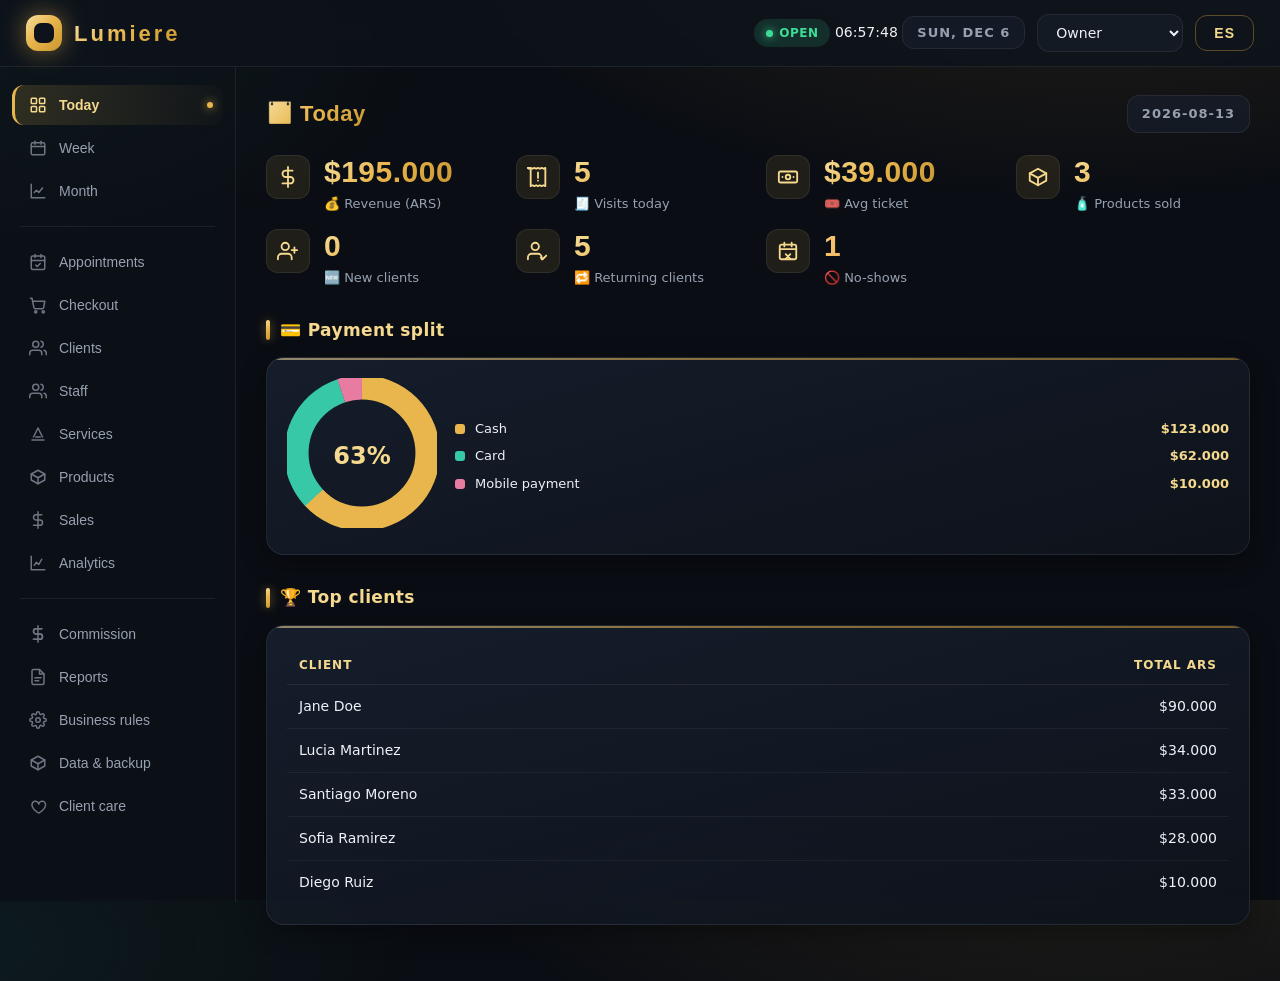
==== commit 49fc0244: "feat: natural-language & voice analytics" ====
--- a/Lumiere-pos/dashboard/lumiere-pos-single.html
+++ b/Lumiere-pos/dashboard/lumiere-pos-single.html
@@ -4,6 +4,9 @@
   <meta charset="UTF-8">
   <meta name="viewport" content="width=device-width, initial-scale=1.0">
   <title>Lumiere POS — Dashboard</title>
+  <meta name="theme-color" content="#0e0e11">
+  <link rel="manifest" href="manifest.json">
+  <link rel="icon" type="image/svg+xml" href="icon.svg">
   <style>
 :root {
   --bg: #0a0d13;
@@ -470,6 +473,88 @@
 .btn.danger:hover { background: rgba(242, 96, 107, 0.12); box-shadow: 0 0 14px rgba(242, 96, 107, 0.2); }
 .btn.sm { padding: 6px 9px; border-radius: 8px; line-height: 1; }
 .btn.sm svg { vertical-align: -2px; }
+.btn.ok {
+  background: transparent;
+  color: var(--ok);
+  border: 1px solid rgba(61, 220, 151, 0.5);
+  box-shadow: none;
+}
+.btn.ok:hover { background: rgba(61, 220, 151, 0.12); box-shadow: 0 0 14px rgba(61, 220, 151, 0.2); }
+.btn.warn {
+  background: transparent;
+  color: var(--warn);
+  border: 1px solid rgba(242, 163, 60, 0.5);
+  box-shadow: none;
+}
+.btn.warn:hover { background: rgba(242, 163, 60, 0.12); box-shadow: 0 0 14px rgba(242, 163, 60, 0.2); }
+
+.appt-summary {
+  padding: 12px 16px;
+  color: var(--text-dim);
+  font-size: 13px;
+  border-top: 1px solid var(--border);
+}
+
+.reorder-panel { margin-bottom: 16px; }
+.reorder-row {
+  display: flex;
+  align-items: center;
+  gap: 12px;
+  padding: 9px 0;
+  border-bottom: 1px solid var(--border);
+}
+.reorder-row:last-child { border-bottom: none; }
+.reorder-name { flex: 1; font-weight: 600; }
+
+.toast-wrap {
+  position: fixed;
+  bottom: 20px;
+  right: 20px;
+  z-index: 2000;
+  display: flex;
+  flex-direction: column;
+  gap: 8px;
+  pointer-events: none;
+}
+.toast {
+  background: rgba(22, 22, 14, 0.95);
+  border: 1px solid var(--border-strong);
+  border-left: 3px solid var(--gold-soft);
+  color: var(--text);
+  padding: 11px 16px;
+  border-radius: var(--radius-sm);
+  font-size: 13.5px;
+  font-weight: 600;
+  box-shadow: 0 12px 30px rgba(0, 0, 0, 0.5);
+  opacity: 0;
+  transform: translateY(8px);
+  transition: opacity 0.2s, transform 0.2s;
+  max-width: 320px;
+}
+.toast.show { opacity: 1; transform: translateY(0); }
+
+.nl-suggestions { display: flex; flex-wrap: wrap; gap: 8px; margin-top: 12px; }
+.chip {
+  background: var(--surface2);
+  border: 1px solid var(--border);
+  color: var(--text-dim);
+  border-radius: 999px;
+  padding: 6px 12px;
+  font-size: 12.5px;
+  cursor: pointer;
+  transition: border-color 0.15s, color 0.15s;
+}
+.chip:hover { border-color: var(--gold-soft); color: var(--gold-soft); }
+.nl-confirm {
+  margin-top: 12px;
+  padding: 8px 12px;
+  border-radius: var(--radius-sm);
+  background: rgba(55, 200, 168, 0.12);
+  border: 1px solid rgba(55, 200, 168, 0.35);
+  color: var(--teal-soft);
+  font-size: 13px;
+  font-weight: 600;
+}
 
 .form-row { display: grid; grid-template-columns: 1fr 1fr; gap: 14px; margin-bottom: 14px; }
 .form-field label {
@@ -723,6 +808,8 @@
         <button class="nav-item owner-only" data-sec="commission" data-i18n="sec_commission"><svg viewBox="0 0 24 24" width="18" height="18" fill="none" stroke="currentColor" stroke-width="2" stroke-linecap="round" stroke-linejoin="round"><path d="M12 1v22M17 5H9.5a3.5 3.5 0 000 7h5a3.5 3.5 0 010 7H6"/><path d="M17 5H9.5a3.5 3.5 0 000 7h5a3.5 3.5 0 010 7H6"/></svg>Commission</button>
         <button class="nav-item owner-only" data-sec="reports" data-i18n="sec_reports"><svg viewBox="0 0 24 24" width="18" height="18" fill="none" stroke="currentColor" stroke-width="2" stroke-linecap="round" stroke-linejoin="round"><path d="M14 2H6a2 2 0 00-2 2v16a2 2 0 002 2h12a2 2 0 002-2V8z"/><path d="M14 2v6h6M8 13h8M8 17h5"/></svg>Reports</button>
         <button class="nav-item owner-only" data-sec="rules" data-i18n="sec_rules"><svg viewBox="0 0 24 24" width="18" height="18" fill="none" stroke="currentColor" stroke-width="2" stroke-linecap="round" stroke-linejoin="round"><circle cx="12" cy="12" r="3"/><path d="M19.4 15a1.65 1.65 0 00.33 1.82l.06.06a2 2 0 11-2.83 2.83l-.06-.06a1.65 1.65 0 00-1.82-.33 1.65 1.65 0 00-1 1.51V21a2 2 0 11-4 0v-.09A1.65 1.65 0 009 19.4a1.65 1.65 0 00-1.82.33l-.06.06a2 2 0 11-2.83-2.83l.06-.06a1.65 1.65 0 00.33-1.82 1.65 1.65 0 00-1.51-1H3a2 2 0 110-4h.09A1.65 1.65 0 004.6 9a1.65 1.65 0 00-.33-1.82l-.06-.06a2 2 0 112.83-2.83l.06.06a1.65 1.65 0 001.82.33H9a1.65 1.65 0 001-1.51V3a2 2 0 114 0v.09a1.65 1.65 0 001 1.51 1.65 1.65 0 001.82-.33l.06-.06a2 2 0 112.83 2.83l-.06.06a1.65 1.65 0 00-.33 1.82V9a1.65 1.65 0 001.51 1H21a2 2 0 110 4h-.09a1.65 1.65 0 00-1.51 1z"/></svg>Rules</button>
+        <button class="nav-item owner-only" data-sec="data" data-i18n="sec_data"><svg viewBox="0 0 24 24" width="18" height="18" fill="none" stroke="currentColor" stroke-width="2" stroke-linecap="round" stroke-linejoin="round"><path d="M21 8l-9-5-9 5v8l9 5 9-5V8z"/><path d="M3 8l9 5 9-5"/><path d="M12 13v8"/></svg>Data</button>
+        <button class="nav-item owner-only" data-sec="care" data-i18n="sec_care"><svg viewBox="0 0 24 24" width="18" height="18" fill="none" stroke="currentColor" stroke-width="2" stroke-linecap="round" stroke-linejoin="round"><path d="M12 21c-4.5-3.2-8-6.5-8-10a4.5 4.5 0 019-1.5A4.5 4.5 0 0122 11c0 3.5-3.5 6.8-8 10z"/></svg>Care</button>
       </nav>
     </aside>
 
@@ -762,6 +849,7 @@
     closedDays: [0],
     nightCloseEnabled: false,
     lowStockDefault: 5,
+    receptionistSections: ["today", "appointments", "checkout", "clients", "staff", "services", "products", "sales"],
     predefinedRules: [
       { key: "no_show_fee",    label_en: "Charge 50% on no-shows",            label_es: "Cobrar 50% por ausencia",       enabled: true },
       { key: "retouch_free",   label_en: "Free retouch within 7 days",        label_es: "Retoque gratis dentro de 7 días", enabled: false },
@@ -791,7 +879,7 @@
       returning_after_1_2_months: "Returning after 1 / 2 months",
       new_visits: "New", return_visits: "Returning", services: "Services",
       payment_split: "Payment split", week_label: "Week",
-      mens: "Men", womens: "Women", refresh: "Refresh", close: "Close",
+      mens: "Men", womens: "Women", women: "Women", men: "Men", morning: "Morning", afternoon: "Afternoon", refresh: "Refresh", close: "Close",
       sec_today: "Today", sec_week: "Week", sec_month: "Month",
       sec_appointments: "Appointments", sec_checkout: "Checkout", sec_clients: "Clients",
       sec_staff: "Staff", sec_services: "Services", sec_products: "Products",
@@ -861,7 +949,40 @@
       chart_bars_h: "Horizontal bars", chart_heatmap: "Heatmap (weekday x week)",
       period_all: "All records", period_custom: "Custom range", from_date: "From", to_date: "To",
       custom_range_note: "Analytics are grouped by day (up to 45 days) or by week for longer ranges.",
-      starter_packs: "Starter packs", all_packs: "All packs", other: "Other"
+      starter_packs: "Starter packs", all_packs: "All packs", other: "Other",
+      sec_data: "Data & backup",
+      data_note: "Export, import and manage your local records.",
+      data_backup: "Backup", data_backup_desc: "Download all records as a JSON file you can restore later.",
+      data_restore: "Restore", data_import_hint: "Pick a previously downloaded backup file and restore it.",
+      data_pick_file: "Pick a backup file first", data_bad_file: "That file is not a valid Lumiere backup",
+      data_restored: "Backup restored", data_reset: "Reset to demo data",
+      data_reset_desc: "Discard all current data and restore the original demo dataset.",
+      data_reset_confirm: "This will erase all current records. Continue?",
+      data_export_md: "Export records (Markdown)",
+      data_export_clients: "Clients CSV", data_export_staff: "Staff CSV", data_export_products: "Products CSV",
+      appt_date: "Date", appt_total: "Total",
+      appt_status_noshow: "No-show", appt_status_cancelled: "Cancelled",
+      appt_need_date_time: "Pick a date and a time", appt_outside_hours: "Outside opening hours",
+      appt_conflict: "That time is already booked for this stylist",
+      today_schedule: "Today's schedule", reorder_list: "Reorder list", restock: "Restock",
+      sec_care: "Client care",
+      care_note: "Re-engagement, no-show watchlist and your most valuable clients.",
+      care_due_title: "Due for a visit", care_last_visit: "Last visit", care_days_since: "Days since",
+      care_none_due: "Everyone visited recently",
+      care_noshow_title: "No-show watchlist", care_noshows: "No-shows", care_none_noshow: "No no-shows recorded",
+      care_vip_title: "VIP clients",
+      metric_services_rev: "Services revenue", metric_products_rev: "Products revenue",
+      metric_returning_rate: "Returning rate", metric_avg_frequency: "Avg visits / client",
+      receptionist_access: "Receptionist access",
+      receptionist_access_note: "Choose which sections receptionists can open.",
+      delete_confirm: "Delete this item?", deleted: "Deleted",
+      restocked: "Stock updated", data_reset_done: "Demo data restored",
+      nl_title: "Ask a question", nl_placeholder: 'e.g. "Revenue by service this month"',
+      nl_run: "Ask", nl_mic: "Voice", nl_listening: "Listening...",
+      nl_voice_unsupported: "Voice input not supported in this browser",
+      nl_error: "Could not start voice input",
+      nl_unknown: "I couldn't understand that. Try one of these:",
+      nl_today: "today", nl_from_to: "from {from} to {to}"
     },
     es: {
       role_owner: "Dueño", role_admin: "Administrador", role_administrator: "Administrador", role_receptionist: "Recepcionista",
@@ -879,7 +1000,7 @@
       returning_after_1_2_months: "Regresa a los 1 / 2 meses",
       new_visits: "Nuevos", return_visits: "Regresan", services: "Servicios",
       payment_split: "Desglose de pagos", week_label: "Semana",
-      mens: "Hombres", womens: "Mujeres", refresh: "Actualizar", close: "Cerrar",
+      mens: "Hombres", womens: "Mujeres", women: "Mujeres", men: "Hombres", morning: "Mañana", afternoon: "Tarde", refresh: "Actualizar", close: "Cerrar",
       sec_today: "Hoy", sec_week: "Semana", sec_month: "Mes",
       sec_appointments: "Turnos", sec_checkout: "Cobro", sec_clients: "Clientes",
       sec_staff: "Equipo", sec_services: "Servicios", sec_products: "Productos",
@@ -949,7 +1070,40 @@
       chart_bars_h: "Barras horizontales", chart_heatmap: "Mapa de calor (día x semana)",
       period_all: "Todos los registros", period_custom: "Rango personalizado", from_date: "Desde", to_date: "Hasta",
       custom_range_note: "Las analíticas se agrupan por día (hasta 45 días) o por semana para rangos más largos.",
-      starter_packs: "Paquetes de ejemplo", all_packs: "Todos los paquetes", other: "Otros"
+      starter_packs: "Paquetes de ejemplo", all_packs: "Todos los paquetes", other: "Otros",
+      sec_data: "Datos y respaldo",
+      data_note: "Exporta, importa y administra tus registros locales.",
+      data_backup: "Respaldo", data_backup_desc: "Descarga todos los registros en un archivo JSON para restaurarlos después.",
+      data_restore: "Restaurar", data_import_hint: "Elige un archivo de respaldo descargado antes y restáuralo.",
+      data_pick_file: "Elige un archivo de respaldo primero", data_bad_file: "Ese archivo no es un respaldo válido de Lumiere",
+      data_restored: "Respaldo restaurado", data_reset: "Restablecer datos de demo",
+      data_reset_desc: "Descarta los datos actuales y restaura el dataset de demo original.",
+      data_reset_confirm: "Esto borrará todos los registros actuales. ¿Continuar?",
+      data_export_md: "Exportar registros (Markdown)",
+      data_export_clients: "Clientes CSV", data_export_staff: "Equipo CSV", data_export_products: "Productos CSV",
+      appt_date: "Fecha", appt_total: "Total",
+      appt_status_noshow: "Inasistencia", appt_status_cancelled: "Cancelado",
+      appt_need_date_time: "Elige una fecha y una hora", appt_outside_hours: "Fuera del horario de atención",
+      appt_conflict: "Ese horario ya está reservado para este/a estilista",
+      today_schedule: "Agenda de hoy", reorder_list: "Lista de reposición", restock: "Reponer",
+      sec_care: "Atención al cliente",
+      care_note: "Re-engagement, lista de ausencias y tus clientes más valiosos.",
+      care_due_title: "Deben volver", care_last_visit: "Última visita", care_days_since: "Días desde",
+      care_none_due: "Todos visitaron recientemente",
+      care_noshow_title: "Lista de ausencias", care_noshows: "Ausencias", care_none_noshow: "Sin ausencias registradas",
+      care_vip_title: "Clientes VIP",
+      metric_services_rev: "Ingresos por servicios", metric_products_rev: "Ingresos por productos",
+      metric_returning_rate: "Tasa de regreso", metric_avg_frequency: "Visitas promedio por cliente",
+      receptionist_access: "Acceso de recepción",
+      receptionist_access_note: "Elige qué secciones pueden abrir los recepcionistas.",
+      delete_confirm: "¿Eliminar este elemento?", deleted: "Eliminado",
+      restocked: "Stock actualizado", data_reset_done: "Datos de demo restaurados",
+      nl_title: "Haz una pregunta", nl_placeholder: 'p. ej. "Ingresos por servicio este mes"',
+      nl_run: "Preguntar", nl_mic: "Voz", nl_listening: "Escuchando...",
+      nl_voice_unsupported: "La entrada de voz no es compatible con este navegador",
+      nl_error: "No se pudo iniciar la entrada de voz",
+      nl_unknown: "No entendí eso. Probá con uno de estos:",
+      nl_today: "hoy", nl_from_to: "del {from} al {to}"
     }
   },
 
@@ -1147,6 +1301,294 @@
 };
 </script>
   <script>
+(function (global) {
+  "use strict";
+
+  /* Deterministic, bilingual (EN/ES) natural-language analytics parser.
+     Maps a plain-language question onto the dashboard's analytics query
+     object q = { metric, dimension, compare, chart, period, staff, gender,
+     payment, limit, from, to }. No external services; fully offline. */
+
+  function norm(s) { return String(s || "").toLowerCase().normalize("NFD").replace(/[\u0300-\u036f]/g, "").replace(/\s+/g, " ").trim(); }
+  function pad2(n) { return (n < 10 ? "0" : "") + n; }
+  function fmtDate(dt) { return dt.getFullYear() + "-" + pad2(dt.getMonth() + 1) + "-" + pad2(dt.getDate()); }
+  function addDaysStr(d, n) { var dt = new Date(d + "T00:00:00"); dt.setDate(dt.getDate() + n); return fmtDate(dt); }
+  function addMonthsStr(d, n) { var dt = new Date(d + "T00:00:00"); var day = dt.getDate(); dt.setMonth(dt.getMonth() + n); if (dt.getDate() < day) dt.setDate(0); return fmtDate(dt); }
+  function todayStr() { return fmtDate(new Date()); }
+  function escRe(s) { return s.replace(/[.*+?^${}()|[\]\\]/g, "\\$&"); }
+  function matchWord(text, phrase) {
+    return new RegExp("\\b" + escRe(phrase) + "\\b").test(text);
+  }
+  function matchAny(text, words) { for (var i = 0; i < words.length; i++) if (matchWord(text, words[i])) return true; return false; }
+
+  var METRIC_SYN = {
+    en: {
+      services_rev: ["revenue from services", "services revenue", "service revenue", "revenue of services"],
+      products_rev: ["revenue from products", "products revenue", "product revenue", "revenue of products"],
+      returning_rate: ["returning rate", "rebooking rate", "retention rate", "return rate"],
+      avg_ticket: ["average ticket", "avg ticket", "average spend", "average sale", "ticket size", "avg. ticket"],
+      returning: ["returning clients", "returning visits", "repeat clients", "repeating clients"],
+      new_clients: ["new clients", "new customers"],
+      avg_frequency: ["average frequency", "avg visits per client", "visits per client", "frequency of visits"],
+      product_qty: ["products sold", "product quantity", "units sold"],
+      commission: ["commission", "commissions"],
+      revenue: ["revenue", "sales", "income", "takings", "turnover", "earnings"],
+      visits: ["visits", "tickets", "attendances", "appointments done"]
+    },
+    es: {
+      services_rev: ["ingresos por servicios", "ingresos de servicios", "facturacion por servicios"],
+      products_rev: ["ingresos por productos", "ingresos de productos", "ventas de productos"],
+      returning_rate: ["tasa de regreso", "tasa de rebooking", "tasa de retencion", "porcentaje de regreso"],
+      avg_ticket: ["ticket promedio", "promedio de ticket", "gasto promedio", "venta promedio", "promedio por ticket"],
+      returning: ["clientes que regresan", "visitas recurrentes", "recurrentes"],
+      new_clients: ["clientes nuevos", "nuevos clientes"],
+      avg_frequency: ["frecuencia promedio", "visitas por cliente", "frecuencia de visitas"],
+      product_qty: ["productos vendidos", "cantidad de productos", "unidades vendidas"],
+      commission: ["comisiones"],
+      revenue: ["ingresos", "ventas", "facturacion", "recaudacion"],
+      visits: ["visitas", "atenciones", "turnos realizados"]
+    }
+  };
+
+  var METRIC_PRIORITY = ["services_rev", "products_rev", "returning_rate", "avg_ticket", "returning", "new_clients", "avg_frequency", "product_qty", "commission", "revenue", "visits"];
+
+  var DIM_SYN = {
+    en: {
+      month: ["by month", "monthly"],
+      week: ["by week", "weekly"],
+      weekday: ["by weekday", "by day of the week", "day of week"],
+      staff: ["by staff", "by stylist", "by employee", "per staff", "per stylist", "by team"],
+      service: ["by service", "by treatment", "per service", "services", "service"],
+      product: ["by product", "per product", "products", "product"],
+      payment: ["by payment method", "by payment", "per payment"],
+      gender: ["by gender", "per gender"],
+      client: ["by client", "per client", "top clients", "top client"],
+      day: ["by day", "daily"]
+    },
+    es: {
+      month: ["por mes", "mensual"],
+      week: ["por semana", "semanal"],
+      weekday: ["por dia de la semana", "dia de la semana"],
+      staff: ["por equipo", "por estilista", "por empleado"],
+      service: ["por servicio", "por tratamiento", "servicios", "servicio"],
+      product: ["por producto", "productos", "producto"],
+      payment: ["por metodo de pago", "por pago"],
+      gender: ["por genero"],
+      client: ["por cliente", "mejores clientes", "top clientes"],
+      day: ["por dia", "diario"]
+    }
+  };
+
+  var CHART_SYN = {
+    en: { line: ["line chart", "trend", "over time"], donut: ["donut", "pie chart", "pie"], "bars-h": ["bar chart", "bars"], heatmap: ["heatmap"] },
+    es: { line: ["linea", "tendencia", "evolucion"], donut: ["donut", "torta", "circular", "pastel"], "bars-h": ["barras", "grafico de barras"], heatmap: ["mapa de calor"] }
+  };
+
+  var GENDER_WORDS = {
+    en: { women: ["women", "female", "ladies"], men: ["men", "male", "gentlemen"] },
+    es: { women: ["mujeres", "femenino", "damas"], men: ["hombres", "masculino", "caballeros"] }
+  };
+
+  var PAYMENT_WORDS = {
+    en: { cash: ["cash", "in cash"], card: ["card", "credit card", "debit card"], mobile: ["mobile payment", "mobile"], gift_card: ["gift card"], voucher: ["voucher"] },
+    es: { cash: ["efectivo", "en efectivo"], card: ["tarjeta", "tarjeta de credito", "tarjeta de debito"], mobile: ["mercado pago", "pago movil", "movil"], gift_card: ["tarjeta regalo", "gift card"], voucher: ["voucher"] }
+  };
+
+  var WEEKEND_WORDS = { en: ["weekend", "weekends", "friday", "fridays", "saturday", "saturdays"], es: ["fin de semana", "finde", "viernes", "sabado"] };
+
+  function entityMatches(text, list, nameKeys) {
+    var found = [];
+    list.forEach(function (it) {
+      var hit = false;
+      nameKeys.forEach(function (k) {
+        var nm = String(it[k] || "").toLowerCase();
+        if (nm && matchWord(text, nm)) hit = true;
+        var first = nm.split(" ")[0];
+        if (first && first !== nm && matchWord(text, first)) hit = true;
+      });
+      if (hit) found.push(it);
+    });
+    return found;
+  }
+
+  function resolveMetric(text, lang) {
+    var dict = METRIC_SYN[lang] || METRIC_SYN.en;
+    for (var p = 0; p < METRIC_PRIORITY.length; p++) {
+      var key = METRIC_PRIORITY[p];
+      var words = dict[key].slice().sort(function (a, b) { return b.length - a.length; });
+      for (var i = 0; i < words.length; i++) if (matchWord(text, words[i])) return { key: key, matched: true };
+    }
+    return { key: "revenue", matched: false };
+  }
+
+  function resolveDimension(text, lang) {
+    var dict = DIM_SYN[lang] || DIM_SYN.en;
+    var keys = Object.keys(dict);
+    for (var i = 0; i < keys.length; i++) {
+      var words = dict[keys[i]].slice().sort(function (a, b) { return b.length - a.length; });
+      for (var j = 0; j < words.length; j++) if (matchWord(text, words[j])) return { key: keys[i], matched: true };
+    }
+    if (matchAny(text, WEEKEND_WORDS[lang] || WEEKEND_WORDS.en)) return { key: "weekday", matched: true };
+    return { key: "", matched: false };
+  }
+
+  function resolveChart(text, lang) {
+    var dict = CHART_SYN[lang] || CHART_SYN.en;
+    var keys = Object.keys(dict);
+    for (var i = 0; i < keys.length; i++) {
+      var words = dict[keys[i]].slice().sort(function (a, b) { return b.length - a.length; });
+      for (var j = 0; j < words.length; j++) if (matchWord(text, words[j])) return { key: keys[i], matched: true };
+    }
+    return { key: "", matched: false };
+  }
+
+  function resolvePeriod(text, refToday) {
+    var ref = refToday || todayStr();
+    var m = text.match(/(?:last|ultimos?|últimos?)\s*(\d+)\s*(?:months?|mes(?:es)?)/);
+    if (m) return { period: "custom", from: addMonthsStr(ref, -parseInt(m[1], 10)), to: ref, matched: true };
+    m = text.match(/(?:last|ultimos?|últimos?)\s*(\d+)\s*(?:days?|dias?|días?)/);
+    if (m) return { period: "custom", from: addDaysStr(ref, -parseInt(m[1], 10)), to: ref, matched: true };
+    if (matchAny(text, ["last week", "semana pasada", "la semana pasada"])) return { period: "custom", from: addDaysStr(ref, -7), to: addDaysStr(ref, -1), matched: true };
+    if (matchAny(text, ["last month", "mes pasado", "el mes pasado"])) { var ms = ref.slice(0, 8) + "01"; return { period: "custom", from: addMonthsStr(ms, -1), to: addDaysStr(ms, -1), matched: true }; }
+    if (matchAny(text, ["this week", "esta semana"])) return { period: "weekly", from: "", to: "", matched: true };
+    if (matchAny(text, ["this month", "este mes"])) return { period: "monthly", from: "", to: "", matched: true };
+    if (matchAny(text, ["this year", "este ano", "este año"])) return { period: "custom", from: ref.slice(0, 4) + "-01-01", to: ref, matched: true };
+    if (matchAny(text, ["today", "hoy"])) return { period: "custom", from: ref, to: ref, matched: true };
+    return { period: "monthly", from: "", to: "", matched: false };
+  }
+
+  function resolveFilters(text, lang, staffMatched) {
+    var out = { staff: "", gender: "", payment: "", matched: false };
+    if (staffMatched.length === 1) { out.staff = staffMatched[0].id; out.matched = true; }
+    var gw = GENDER_WORDS[lang] || GENDER_WORDS.en;
+    if (matchAny(text, gw.women)) { out.gender = "women"; out.matched = true; }
+    else if (matchAny(text, gw.men)) { out.gender = "men"; out.matched = true; }
+    var pw = PAYMENT_WORDS[lang] || PAYMENT_WORDS.en;
+    Object.keys(pw).forEach(function (k) {
+      if (matchAny(text, pw[k])) { out.payment = k; out.matched = true; }
+    });
+    return out;
+  }
+
+  function resolveCompare(text, lang, staffMatched) {
+    if (matchAny(text, ["new vs returning", "returning vs new", "new and returning", "nuevos vs recurrentes", "recurrentes vs nuevos"])) return { key: "new_ret", matched: true };
+    if (matchAny(text, ["by group", "by category", "por grupo", "por categoria"])) return { key: "group", matched: true };
+    if (staffMatched.length >= 2 && matchAny(text, [" vs ", " versus ", "compared to", "compared with", "en comparacion", "comparado con"])) return { key: "staff", matched: true };
+    if (staffMatched.length >= 2) return { key: "staff", matched: true };
+    return { key: "", matched: false };
+  }
+
+  function resolveLimit(text) {
+    var m = text.match(/(?:top|mejores|principales)\s*(\d+)/);
+    if (m) return { limit: Math.max(1, Math.min(50, parseInt(m[1], 10))), matched: true };
+    return { limit: 10, matched: false };
+  }
+
+  function i18n(D, lang, key) {
+    return (D.i18n[lang] && D.i18n[lang][key]) || (D.i18n.en && D.i18n.en[key]) || key;
+  }
+
+  function buildSummary(D, lang, q, meta) {
+    var metricLabel = i18n(D, lang, "metric_" + q.metric);
+    var dimLabel = i18n(D, lang, "dim_" + q.dimension);
+    var periodLabel;
+    if (q.period === "custom") {
+      var fromTo = D.i18n[lang] && D.i18n[lang].nl_from_to;
+      periodLabel = fromTo ? fromTo.replace("{from}", q.from).replace("{to}", q.to) : (q.from + " → " + q.to);
+    } else {
+      periodLabel = i18n(D, lang, q.period);
+    }
+    var parts = [metricLabel, dimLabel, periodLabel];
+    if (q.compare === "staff" && meta.staffNames && meta.staffNames.length >= 2) parts.push(meta.staffNames.join(" & "));
+    if (q.staff && meta.staffNames && meta.staffNames.length) parts.push(meta.staffNames[0]);
+    if (q.gender) parts.push(i18n(D, lang, q.gender === "women" ? "womens" : "mens"));
+    if (q.payment) parts.push(i18n(D, lang, q.payment));
+    if (q.compare === "new_ret") parts.push(i18n(D, lang, "compare_new_ret"));
+    return parts.join(" · ");
+  }
+
+  function parse(text, D, lang) {
+    lang = lang === "es" ? "es" : "en";
+    var t = norm(text);
+    if (!t) return { type: "unknown" };
+    var refToday = (D.meta && D.meta.today) || todayStr();
+
+    var staffMatched = entityMatches(t, D.staff || [], ["name"]);
+    var svcMatched = entityMatches(t, Object.keys(D.services || {}).map(function (k) { return { id: k, name: D.services[k].name_en, nameEs: D.services[k].name_es }; }), lang === "es" ? ["nameEs"] : ["name"]);
+    var prodMatched = entityMatches(t, Object.keys(D.products || {}).map(function (k) { return { id: k, name: D.products[k].name_en, nameEs: D.products[k].name_es }; }), lang === "es" ? ["nameEs"] : ["name"]);
+
+    var metric = resolveMetric(t, lang);
+    var dimension = resolveDimension(t, lang);
+    var dimKey = dimension.key;
+    if (!dimKey) {
+      if (svcMatched.length) dimKey = "service";
+      else if (prodMatched.length) dimKey = "product";
+      else if (staffMatched.length === 1) dimKey = "day";
+      else dimKey = "day";
+    }
+    if (dimKey === "day" && (svcMatched.length || prodMatched.length)) dimKey = svcMatched.length ? "service" : "product";
+
+    var period = resolvePeriod(t, refToday);
+    var chart = resolveChart(t, lang);
+    var filters = resolveFilters(t, lang, staffMatched);
+    var compare = resolveCompare(t, lang, staffMatched);
+    var limit = resolveLimit(t);
+
+    var signals = metric.matched || dimension.matched || period.matched || chart.matched || compare.matched ||
+      staffMatched.length > 0 || svcMatched.length > 0 || prodMatched.length > 0 || filters.matched || limit.matched;
+    if (!signals) return { type: "unknown" };
+
+    if (compare.key === "staff") filters.staff = "";
+
+    var q = {
+      metric: metric.key,
+      dimension: dimKey,
+      compare: compare.key,
+      chart: chart.key || "auto",
+      period: period.period,
+      staff: filters.staff,
+      gender: filters.gender,
+      payment: filters.payment,
+      limit: limit.limit,
+      from: period.from,
+      to: period.to
+    };
+
+    var meta = { staffNames: staffMatched.map(function (s) { return s.name; }) };
+    return { type: "query", q: q, summary: buildSummary(D, lang, q, meta) };
+  }
+
+  function speechSupported() {
+    try {
+      return !!(global.SpeechRecognition || global.webkitSpeechRecognition);
+    } catch (e) { return false; }
+  }
+
+  function recognize(lang, onResult, onEnd, onError) {
+    var SR = global.SpeechRecognition || global.webkitSpeechRecognition;
+    if (!SR) return null;
+    var rec = new SR();
+    rec.lang = lang === "es" ? "es-AR" : "en-US";
+    rec.interimResults = false;
+    rec.maxAlternatives = 1;
+    rec.onresult = function (ev) {
+      var txt = "";
+      for (var i = 0; i < ev.results.length; i++) {
+        var alt = ev.results[i];
+        if (alt && alt[0] && alt[0].transcript) txt += alt[0].transcript;
+      }
+      onResult(txt.trim());
+    };
+    if (onEnd) rec.onend = onEnd;
+    if (onError) rec.onerror = onError;
+    rec.start();
+    return rec;
+  }
+
+  global.NaturalQuery = { parse: parse, speechSupported: speechSupported, recognize: recognize };
+})(typeof window !== "undefined" ? window : (typeof globalThis !== "undefined" ? globalThis : global));
+</script>
+  <script>
 (function () {
   "use strict";
 
@@ -1161,8 +1603,10 @@
   var analyticsQueries = null;
   var analyticsDraft = null;
   var lastQueryResult = null;
+  var nlText = "";
   var editTarget = null;
   var searchQ = "";
+  var apptViewDate = "";
   var checkout = { client: "", stylist: "", assistant: "", lines: [], payments: {} };
 
   try { lang = localStorage.getItem("lumiere_lang") || "en"; } catch (e) {}
@@ -1171,7 +1615,7 @@
   var D = loadData();
   var state = { today: D.meta.today, weekStart: D.meta.weekStart, weekEnd: D.meta.weekEnd };
 
-  var OWNER_SECTIONS = ["week", "month", "commission", "reports", "analytics", "rules"];
+  var OWNER_SECTIONS = ["week", "month", "commission", "reports", "analytics", "rules", "data", "care"];
   var PUBLIC_SECTIONS = ["today", "appointments", "checkout", "clients", "staff", "services", "products", "sales"];
 
   function isObj(x) { return x && typeof x === "object" && !Array.isArray(x); }
@@ -1199,7 +1643,12 @@
   }
 
   function canSee(s) {
-    if (role === "receptionist") return PUBLIC_SECTIONS.indexOf(s) > -1;
+    if (role === "receptionist") {
+      if (s === "today") return true;
+      var allowed = D.settings.receptionistSections;
+      if (allowed) return allowed.indexOf(s) > -1;
+      return PUBLIC_SECTIONS.indexOf(s) > -1;
+    }
     return true;
   }
   function canEdit() { return role === "owner" || role === "admin"; }
@@ -1280,7 +1729,7 @@
 
   function statusBadge(status) {
     var map = {
-      booked: "gold", done: "ok", "no-show": "danger", paid: "ok",
+      booked: "gold", done: "ok", "no-show": "danger", cancelled: "dim", paid: "ok",
       pending: "warn", active: "ok", archived: "dim", briefed: "warn",
       approved: "ok", morning: "gold", afternoon: "warn"
     };
@@ -1564,6 +2013,30 @@
     return isNaN(v) ? (fallback || 0) : v;
   }
 
+  function toast(msg) {
+    try {
+      if (typeof document === "undefined" || !document.body) return;
+      var wrap = document.getElementById("toastWrap");
+      if (!wrap) {
+        wrap = document.createElement("div");
+        wrap.id = "toastWrap";
+        wrap.className = "toast-wrap";
+        document.body.appendChild(wrap);
+      }
+      var el = document.createElement("div");
+      el.className = "toast";
+      el.textContent = msg;
+      wrap.appendChild(el);
+      if (el.classList) { el.classList.add("show"); }
+      setTimeout(function () { if (el.classList) el.classList.remove("show"); if (el.remove) el.remove(); }, 2600);
+    } catch (e) {}
+  }
+
+  function confirmDelete(label) {
+    try { return confirm(t("delete_confirm") + "\n" + (label || "")); }
+    catch (e) { return true; }
+  }
+
   function renderClientForm() {
     var c = editTarget.id ? clientById(editTarget.id) : null;
     var mode = editTarget.mode;
@@ -1648,6 +2121,20 @@
       html += '<div class="card"><h3>' + t("pending") + '</h3></div>';
     }
 
+    var todayApps = D.appointments.filter(function (a) { return a.date === state.today && a.status === "booked"; })
+      .sort(function (a, b) { return a.time < b.time ? -1 : 1; });
+    if (todayApps.length) {
+      var apptRows = [[t("time"), t("client"), t("services"), t("staff")]];
+      todayApps.forEach(function (a) {
+        apptRows.push([a.time,
+          esc((clientById(a.client) || {}).name || a.client),
+          svcName(a.service),
+          esc((staffById(a.stylist) || {}).name || a.stylist)]);
+      });
+      html += sectionTitle("🕐 " + t("today_schedule"));
+      html += table(apptRows, { numCols: [0] });
+    }
+
     html += sectionTitle("🏆 " + t("top_clients"));
     html += table(renderTopClients(D.tickets.filter(function (t) { return t.date === state.today; })), { numCols: [1] });
     return html;
@@ -1799,31 +2286,79 @@
     return rows;
   }
 
+  function appointmentById(id) { return D.appointments.find(function (a) { return a.id === id; }); }
+
+  function renderAppointmentForm() {
+    var a = editTarget.id ? appointmentById(editTarget.id) : null;
+    var title = editTarget.mode === "edit"
+      ? t("edit") + " — " + esc((a && clientById(a.client) ? clientById(a.client).name : "") + " · " + (a ? a.time : ""))
+      : t("new_appointment");
+    var body =
+      field(t("appt_date"), '<input id="apDate" type="date" value="' + esc(a ? a.date : (apptViewDate || state.today)) + '">') +
+      field(t("time"), '<input id="apTime" type="time" value="' + esc(a ? a.time : "") + '">') +
+      field(t("client"), '<select id="apClient">' + D.clients.map(function (c) {
+        return '<option value="' + c.id + '"' + (a && a.client === c.id ? " selected" : "") + '>' + esc(c.name) + '</option>';
+      }).join("") + '</select>') +
+      field(t("services"), '<select id="apSvc">' + Object.keys(D.services).map(function (k) {
+        return '<option value="' + k + '"' + (a && a.service === k ? " selected" : "") + '>' + esc(svcName(k)) + '</option>';
+      }).join("") + '</select>') +
+      field(t("staff"), '<select id="apStylist">' + D.staff.filter(function (s) { return s.role === "stylist" && s.status !== "archived"; }).map(function (s) {
+        return '<option value="' + s.id + '"' + (a && a.stylist === s.id ? " selected" : "") + '>' + esc(s.name) + '</option>';
+      }).join("") + '</select>') +
+      (editTarget.mode === "edit" ? field(t("status"), '<select id="apStatus"><option value="booked"' + (a && a.status === "booked" ? " selected" : "") + '>' + t("booked") + '</option><option value="done"' + (a && a.status === "done" ? " selected" : "") + '>' + t("done") + '</option><option value="no-show"' + (a && a.status === "no-show" ? " selected" : "") + '>' + t("appt_status_noshow") + '</option><option value="cancelled"' + (a && a.status === "cancelled" ? " selected" : "") + '>' + t("appt_status_cancelled") + '</option></select>') : "");
+    var actions =
+      '<button class="btn" onclick="Lumiere.saveAppointment()">' + t("save") + '</button>' +
+      '<button class="btn ghost" onclick="Lumiere.cancelForm()">' + t("cancel") + '</button>';
+    return formCard(title, '<div class="form-row">' + body + '</div>' +
+      '<span id="apMsg" class="muted" style="margin-top:8px;display:block"></span>', actions);
+  }
+
   function renderAppointments() {
+    var date = apptViewDate || state.today;
     var html = '<div class="toolbar">' +
       '<h2>🕐 ' + t("sec_appointments") + '</h2>' +
       '<span class="spacer"></span>' +
-      '<input type="date" id="apptDate" value="' + state.today + '" style="width:160px">' +
-      '<button class="btn" onclick="Lumiere.newAppointment()">' + icon("plus", 14) + ' ' + t("new_appointment") + '</button>' +
+      '<input type="date" id="apptDate" value="' + date + '" style="width:160px">' +
+      '<button class="btn" onclick="Lumiere.startAppointmentForm()">' + icon("plus", 14) + ' ' + t("new_appointment") + '</button>' +
       '</div>';
 
-    var apps = D.appointments.filter(function (a) { return a.date >= state.today; })
-      .sort(function (a, b) { return (a.date + a.time) < (b.date + b.time) ? -1 : 1; });
+    if (editTarget && editTarget.kind === "appointment") html += renderAppointmentForm();
+
+    var apps = D.appointments.filter(function (a) { return a.date === date; })
+      .sort(function (a, b) { return a.time < b.time ? -1 : 1; });
 
     if (!apps.length) return html + '<div class="card"><h3>' + t("pending") + '</h3></div>';
 
     html += '<div class="card"><div class="appointment-row" style="color:var(--text-dim);font-weight:600;text-transform:uppercase;font-size:12px">' +
-      '<div>' + t("time") + '</div><div>' + t("client") + '</div><div>' + t("services") + '</div><div>' + t("staff") + '</div><div>' + t("status") + '</div></div>';
-
+      '<div>' + t("time") + '</div><div>' + t("client") + '</div><div>' + t("services") + '</div><div>' + t("staff") + '</div><div>' + t("status") + '</div><div></div></div>';
+
+    var counts = { booked: 0, done: 0, "no-show": 0, cancelled: 0 };
     apps.forEach(function (a) {
+      if (counts[a.status] !== undefined) counts[a.status]++;
       var c = clientById(a.client), s = staffById(a.stylist);
+      var actions = "";
+      if (a.status === "booked") {
+        actions += '<button class="btn ok sm" title="' + esc(t("done")) + '" onclick="Lumiere.setAppointmentStatus(\'' + a.id + '\',\'done\')">✓</button> ' +
+          '<button class="btn warn sm" title="' + esc(t("appt_status_noshow")) + '" onclick="Lumiere.setAppointmentStatus(\'' + a.id + '\',\'no-show\')">✕</button>';
+      }
+      actions += ' <button class="btn ghost sm" title="' + esc(t("edit")) + '" onclick="Lumiere.startAppointmentForm(\'edit\',\'' + a.id + '\')">' + icon("edit", 13) + '</button>';
+      if (a.status !== "cancelled") {
+        actions += ' <button class="btn danger sm" title="' + esc(t("appt_status_cancelled")) + '" onclick="Lumiere.cancelAppointment(\'' + a.id + '\')">✖</button>';
+      }
       html += '<div class="appointment-row">' +
-        '<div class="time">' + esc(a.date.slice(5) + " · " + a.time) + '</div>' +
+        '<div class="time">' + esc(a.time) + '</div>' +
         '<div>' + esc(c ? c.name : a.client) + '</div>' +
         '<div>' + svcName(a.service) + '</div>' +
         '<div>' + esc(s ? s.name : a.stylist) + '</div>' +
-        '<div>' + statusBadge(a.status) + '</div></div>';
-    });
+        '<div>' + statusBadge(a.status) + '</div>' +
+        '<div style="display:flex;gap:6px">' + actions + '</div></div>';
+    });
+
+    html += '<div class="appt-summary">' + t("appt_total") + ' ' + apps.length +
+      ' · ' + t("booked") + ' ' + counts.booked +
+      ' · ' + t("done") + ' ' + counts.done +
+      ' · ' + t("appt_status_noshow") + ' ' + counts["no-show"] +
+      ' · ' + t("appt_status_cancelled") + ' ' + counts.cancelled + '</div>';
     return html + '</div>';
   }
 
@@ -1934,6 +2469,7 @@
     checkout = { client: "", stylist: "", assistant: "", lines: [], payments: {} };
     save();
     msg.textContent = t("saved");
+    toast(t("saved"));
     sec = "sales";
     render();
   }
@@ -1942,6 +2478,7 @@
     var html = '<div class="toolbar"><h2>👥 ' + t("sec_clients") + '</h2>' +
       '<span class="spacer"></span>' +
       '<div class="search-box">' + icon("search", 14) + '<input id="clientSearch" type="text" placeholder="' + esc(t("client_search_ph")) + '" oninput="Lumiere.filterClients(this.value)"></div>' +
+      '<button class="btn ghost" onclick="Lumiere.exportClientsCSV()">⬇ ' + t("data_export_clients") + '</button>' +
       '<button class="btn" onclick="Lumiere.startClientForm()">' + icon("plus", 14) + ' ' + t("add_client") + '</button></div>';
 
     if (editTarget && editTarget.kind === "client") html += renderClientForm();
@@ -1966,7 +2503,7 @@
     if (canEdit()) {
       html += '<button class="btn" onclick="Lumiere.startStaffForm()">' + icon("plus", 14) + ' ' + t("add_staff") + '</button>';
     }
-    html += '</div>';
+    html += '<button class="btn ghost" onclick="Lumiere.exportStaffCSV()">⬇ ' + t("data_export_staff") + '</button></div>';
 
     if (editTarget && editTarget.kind === "staff") html += renderStaffForm();
 
@@ -2002,24 +2539,51 @@
     return html + table(rows, { numCols: [3] });
   }
 
+  function lowStockItems() {
+    var out = [];
+    Object.keys(D.products).forEach(function (k) {
+      var p = D.products[k];
+      if (p.stock <= p.reorder) out.push([k, p]);
+    });
+    return out.sort(function (a, b) { return (a[1].stock - a[1].reorder) - (b[1].stock - b[1].reorder); });
+  }
+
   function renderProducts() {
+    var low = lowStockItems();
     var html = '<div class="toolbar"><h2>🧴 ' + t("sec_products") + '</h2><span class="spacer"></span>';
+    if (low.length) html += '<span class="badge danger" style="margin-right:8px">⚠ ' + t("low") + ' ' + low.length + '</span>';
+    html += '<button class="btn ghost" onclick="Lumiere.exportProductsCSV()">⬇ ' + t("data_export_products") + '</button>';
     if (canEdit()) {
       html += '<button class="btn" onclick="Lumiere.startProductForm()">' + icon("plus", 14) + ' ' + t("btn_new_product") + '</button>';
     }
     html += '</div>';
 
     if (editTarget && editTarget.kind === "product") html += renderProductForm();
+
+    if (low.length) {
+      html += '<div class="card reorder-panel"><h3>📦 ' + t("reorder_list") + ' (' + low.length + ')</h3>';
+      low.forEach(function (it) {
+        var k = it[0], p = it[1];
+        html += '<div class="reorder-row">' +
+          '<span class="reorder-name">' + esc(prodName(k)) + '</span>' +
+          '<span class="muted">' + t("stock") + ': ' + p.stock + ' · ' + t("reorder") + ': ' + p.reorder + '</span>' +
+          (canEdit() ? '<button class="btn ghost sm" onclick="Lumiere.restockProduct(\'' + k + '\')">' + icon("plus", 13) + ' ' + t("restock") + '</button>' : '') +
+          '</div>';
+      });
+      html += '</div>';
+    }
 
     var rows = [["", t("name"), t("price"), t("stock"), t("reorder"), t("status"), ""]];
     Object.keys(D.products).forEach(function (k) {
       var p = D.products[k];
-      var low = p.stock <= p.reorder;
-      var actions = canEdit()
-        ? '<button class="btn ghost sm" onclick="Lumiere.startProductForm(\'edit\',\'' + k + '\')">' + icon("edit", 13) + '</button> ' +
-          '<button class="btn danger sm" onclick="Lumiere.deleteProduct(\'' + k + '\')">' + icon("trash", 13) + '</button>'
-        : "";
-      rows.push([k, prodName(k), ars(p.price_ars), p.stock, p.reorder, low ? '<span class="badge danger">' + t("low") + '</span>' : '<span class="badge ok">' + t("ok") + '</span>', actions]);
+      var lowRow = p.stock <= p.reorder;
+      var actions = "";
+      if (canEdit()) {
+        actions += '<button class="btn ghost sm" onclick="Lumiere.startProductForm(\'edit\',\'' + k + '\')">' + icon("edit", 13) + '</button> ';
+        if (lowRow) actions += '<button class="btn warn sm" title="' + esc(t("restock")) + '" onclick="Lumiere.restockProduct(\'' + k + '\')">+</button> ';
+        actions += '<button class="btn danger sm" onclick="Lumiere.deleteProduct(\'' + k + '\')">' + icon("trash", 13) + '</button>';
+      }
+      rows.push([k, prodName(k), ars(p.price_ars), p.stock, p.reorder, lowRow ? '<span class="badge danger">' + t("low") + '</span>' : '<span class="badge ok">' + t("ok") + '</span>', actions]);
     });
     return html + table(rows, { numCols: [1, 2, 3] });
   }
@@ -2051,6 +2615,96 @@
     html += table(rows);
     html += '<button class="btn" style="margin-top:14px" onclick="Lumiere.saveRates()">' + t("save") + '</button>';
     html += '<p class="muted" style="margin-top:14px">' + t("commission_owner_note") + '</p>';
+    return html;
+  }
+
+  function clientLastVisit(c) {
+    var v = (c.visits || []).slice().sort();
+    return v.length ? v[v.length - 1] : (c.first_visit || "");
+  }
+
+  function renderCare() {
+    var html = '<div class="toolbar"><h2>💖 ' + t("sec_care") + '</h2></div>';
+    html += '<p class="muted" style="margin-bottom:16px">' + t("care_note") + '</p>';
+
+    var dueDays = 30;
+    var due = D.clients.filter(function (c) {
+      var last = clientLastVisit(c);
+      return !!last && daysBetween(last, state.today) > dueDays;
+    }).sort(function (a, b) {
+      return daysBetween(clientLastVisit(b), state.today) - daysBetween(clientLastVisit(a), state.today);
+    });
+
+    html += sectionTitle("⏰ " + t("care_due_title") + " (> " + dueDays + "d)");
+    if (due.length) {
+      var dueRows = [[t("client"), t("care_last_visit"), t("care_days_since"), t("visits")]];
+      due.forEach(function (c) {
+        var last = clientLastVisit(c);
+        dueRows.push([esc(c.name), last, daysBetween(last, state.today), (c.visits || []).length]);
+      });
+      html += table(dueRows, { numCols: [2, 3] });
+    } else {
+      html += '<div class="card"><h3>' + t("care_none_due") + '</h3></div>';
+    }
+
+    var ns = {};
+    D.appointments.forEach(function (a) {
+      if (a.status === "no-show") ns[a.client] = (ns[a.client] || 0) + 1;
+    });
+    var nsArr = Object.keys(ns).map(function (k) { return { id: k, n: ns[k] }; }).sort(function (a, b) { return b.n - a.n; });
+
+    html += sectionTitle("🚫 " + t("care_noshow_title"));
+    if (nsArr.length) {
+      var nsRows = [[t("client"), t("care_noshows")]];
+      nsArr.forEach(function (x) {
+        var c = clientById(x.id);
+        nsRows.push([esc(c ? c.name : x.id), x.n]);
+      });
+      html += table(nsRows, { numCols: [1] });
+    } else {
+      html += '<div class="card"><h3>' + t("care_none_noshow") + '</h3></div>';
+    }
+
+    var byC = groupBy(D.tickets, function (t) { return t.client; });
+    var spend = Object.keys(byC).map(function (k) {
+      var c = clientById(k);
+      return { id: k, name: c ? c.name : k, spend: sum(byC[k].map(ticketTotal)), visits: c ? (c.visits || []).length : byC[k].length };
+    }).sort(function (a, b) { return b.spend - a.spend; }).slice(0, 6);
+
+    html += sectionTitle("👑 " + t("care_vip_title"));
+    var vipRows = [["#", t("client"), t("visits"), t("total") + " ARS"]];
+    spend.forEach(function (s, i) {
+      vipRows.push(["#" + (i + 1), esc(s.name), s.visits, ars(s.spend)]);
+    });
+    html += table(vipRows, { numCols: [2, 3] });
+
+    return html;
+  }
+
+  function renderData() {
+    var html = '<div class="toolbar"><h2>🗄️ ' + t("sec_data") + '</h2></div>';
+    html += '<p class="muted" style="margin-bottom:16px">' + t("data_note") + '</p>';
+
+    html += '<div class="grid cols-2">';
+
+    html += '<div class="card"><h3>💾 ' + t("data_backup") + '</h3>';
+    html += '<p class="muted">' + t("data_backup_desc") + '</p>';
+    html += '<div style="display:flex;gap:8px;flex-wrap:wrap">' +
+      '<button class="btn" onclick="Lumiere.exportBackup()">⬇ ' + t("data_backup") + ' (.json)</button>' +
+      '<button class="btn ghost" onclick="Lumiere.exportMarkdown()">📄 ' + t("data_export_md") + '</button></div></div>';
+
+    html += '<div class="card"><h3>📥 ' + t("data_restore") + '</h3>';
+    html += '<p class="muted">' + t("data_import_hint") + '</p>';
+    html += '<div class="form-row" style="grid-template-columns:1fr auto;align-items:end">' +
+      '<input type="file" id="dataImport" accept="application/json,.json">' +
+      '<button class="btn" onclick="Lumiere.importBackup()">' + t("data_restore") + '</button></div>' +
+      '<span id="dataMsg" class="muted" style="display:block;margin-top:8px"></span></div>';
+
+    html += '<div class="card"><h3>🔄 ' + t("data_reset") + '</h3>';
+    html += '<p class="muted">' + t("data_reset_desc") + '</p>';
+    html += '<button class="btn danger" onclick="Lumiere.resetData()">' + t("data_reset") + '</button></div>';
+
+    html += '</div>';
     return html;
   }
 
@@ -2102,7 +2756,11 @@
     returning: { money: false },
     new_clients: { money: false },
     product_qty: { money: false },
-    commission: { money: true }
+    commission: { money: true },
+    services_rev: { money: true },
+    products_rev: { money: true },
+    returning_rate: { money: false },
+    avg_frequency: { money: false }
   };
 
   var WEEKDAY_KEYS = ["mon", "tue", "wed", "thu", "fri", "sat", "sun"];
@@ -2113,6 +2771,12 @@
     var sv = sum(ticketServices(t).map(lineTotal));
     var pr = sum(ticketProducts(t).map(lineTotal));
     return Math.round(sv * r.service / 100 + pr * r.product / 100 + sv * a.service / 100 + pr * a.product / 100);
+  }
+
+  function distinctClients(tickets) {
+    var seen = {};
+    tickets.forEach(function (t) { seen[t.client] = true; });
+    return Object.keys(seen).length;
   }
 
   function metricValue(metric, tickets, from, to) {
@@ -2127,6 +2791,14 @@
         return tickets.filter(function (t) { var c = clientById(t.client); return !!(c && c.first_visit === t.date); }).length;
       case "product_qty": return sum(tickets.map(function (t) { return sum(ticketProducts(t).map(function (l) { return l.q; })); }));
       case "commission": return sum(tickets.map(ticketCommission));
+      case "services_rev": return sum(tickets.map(function (t) { return sum(ticketServices(t).map(lineTotal)); }));
+      case "products_rev": return sum(tickets.map(function (t) { return sum(ticketProducts(t).map(lineTotal)); }));
+      case "returning_rate":
+        return tickets.length ? Math.round(tickets.filter(isReturning).length / tickets.length * 100) : 0;
+      case "avg_frequency": {
+        var dc = distinctClients(tickets);
+        return dc ? Math.round(tickets.length / dc * 10) / 10 : 0;
+      }
     }
     return 0;
   }
@@ -2286,8 +2958,12 @@
       ["visits", "🧾 " + t("metric_visits")],
       ["avg_ticket", "🎟️ " + t("metric_avg_ticket")],
       ["returning", "🔁 " + t("metric_returning")],
+      ["returning_rate", "🔁 " + t("metric_returning_rate") + " %"],
       ["new_clients", "🆕 " + t("metric_new_clients")],
+      ["avg_frequency", "👥 " + t("metric_avg_frequency")],
       ["product_qty", "🧴 " + t("metric_product_qty")],
+      ["services_rev", "✂️ " + t("metric_services_rev")],
+      ["products_rev", "🧴 " + t("metric_products_rev")],
       ["commission", "💵 " + t("metric_commission")]
     ];
   }
@@ -2336,6 +3012,40 @@
     return field(label, '<select id="' + id + '"' + (onchange ? ' onchange="Lumiere.' + onchange + '"' : "") + '>' + options.map(function (op) {
       return '<option value="' + op[0] + '"' + (val === op[0] ? " selected" : "") + '>' + esc(op[1]) + '</option>';
     }).join("") + '</select>');
+  }
+
+  function nlSuggestList() {
+    return lang === "es" ? [
+      "Ingresos por servicio este mes",
+      "Visitas por equipo esta semana",
+      "Ticket promedio por día últimos 30 días",
+      "Comisiones por equipo este mes",
+      "Ingresos por método de pago este mes",
+      "Clientes nuevos este mes"
+    ] : [
+      "Revenue by service this month",
+      "Visits by staff this week",
+      "Average ticket by day last 30 days",
+      "Commission by staff this month",
+      "Revenue by payment method this month",
+      "New clients this month"
+    ];
+  }
+
+  function renderNLBox() {
+    var mic = NaturalQuery.speechSupported()
+      ? '<div class="form-field" style="align-self:end"><button class="btn ghost" id="nlMic" onclick="Lumiere.startVoice()">🎤 ' + t("nl_mic") + '</button></div>'
+      : "";
+    return '<div class="card nl-card"><h3>🎙 ' + t("nl_title") + '</h3>' +
+      '<div class="form-row" style="grid-template-columns:1fr auto auto;align-items:end">' +
+      '<div class="form-field full"><input id="nlInput" placeholder="' + esc(t("nl_placeholder")) + '" value="' + esc(nlText) + '" onkeydown="if(event.key===\'Enter\')Lumiere.runNaturalQuery()"></div>' +
+      '<div class="form-field" style="align-self:end"><button class="btn" onclick="Lumiere.runNaturalQuery()">⚡ ' + t("nl_run") + '</button></div>' +
+      mic +
+      '</div>' +
+      '<div class="nl-suggestions">' + nlSuggestList().map(function (x, i) {
+        return '<button class="chip" onclick="Lumiere.askNatural(' + i + ')">' + esc(x) + '</button>';
+      }).join("") + '</div>' +
+      '<div id="nlMsg"></div></div>';
   }
 
   function renderBuilder() {
@@ -2442,7 +3152,11 @@
 
   function renderQueryResult(q) {
     var isMoney = METRICS[q.metric] && METRICS[q.metric].money;
-    var fv = function (v) { return isMoney ? ars(v) : fmt(v); };
+    var fv = function (v) {
+      if (isMoney) return ars(v);
+      if (q.metric === "avg_frequency") return String(v);
+      return fmt(v);
+    };
     if (q.chart === "heatmap") {
       return '<div class="card chart-card"><h3>' + esc(queryTitle(q)) + '</h3>' + heatmapChartForQuery(q) + '</div>';
     }
@@ -2481,6 +3195,7 @@
       periodSeg() +
       '<button class="btn ghost" onclick="Lumiere.exportCSV()">⬇ ' + t("export_csv") + '</button></div>';
     html += '<p class="muted" style="margin-bottom:16px">' + t("analytics_builder_note") + '</p>';
+    html += renderNLBox();
     html += renderBuilder();
 
     if (analyticsDraft) {
@@ -2564,6 +3279,16 @@
     });
     html += '</div>';
 
+    html += '<div class="card"><h3>🔐 ' + t("receptionist_access") + '</h3>';
+    html += '<p class="muted">' + t("receptionist_access_note") + '</p>';
+    var rsAllowed = s.receptionistSections;
+    PUBLIC_SECTIONS.forEach(function (k) {
+      var on = rsAllowed ? rsAllowed.indexOf(k) > -1 : true;
+      html += '<label class="rule-row"><span>' + t("sec_" + k) + '</span>' +
+        '<input type="checkbox" id="rs_' + k + '"' + (on ? " checked" : "") + ' onchange="Lumiere.toggleReceptionistSection(\'' + k + '\',this.checked)"></label>';
+    });
+    html += '</div>';
+
     html += '</div>';
 
     html += sectionTitle("✨ " + t("custom_rules"));
@@ -2680,7 +3405,9 @@
     commission: renderCommissionRates,
     reports: renderReports,
     analytics: renderAnalytics,
-    rules: renderRules
+    rules: renderRules,
+    data: renderData,
+    care: renderCare
   };
 
   /* ------------------------- Clock & open/closed ------------------------- */
@@ -2806,8 +3533,9 @@
     return s;
   }
 
-  function downloadFile(name, text) {
-    var blob = new Blob([text], { type: "text/csv;charset=utf-8;" });
+  function downloadFile(name, text, mime) {
+    var type = mime || "text/csv;charset=utf-8;";
+    var blob = new Blob([text], { type: type });
     var url = URL.createObjectURL(blob);
     var a = document.createElement("a");
     a.href = url;
@@ -2831,17 +3559,198 @@
     return rows.map(function (r) { return r.map(csvEscape).join(","); }).join("\n");
   }
 
+  function buildClientsCSV() {
+    var rows = [["ID", "Name", "Line", "Phone", "First visit", "Visits"]];
+    D.clients.forEach(function (c) {
+      rows.push([c.id, c.name, t(c.gender_line === "men" ? "mens" : "womens"), c.phone || "", c.first_visit || "", (c.visits || []).join(" | ")]);
+    });
+    return rows.map(function (r) { return r.map(csvEscape).join(","); }).join("\n");
+  }
+
+  function buildStaffCSV() {
+    var rows = [["ID", "Name", "Role", "Shift", "Status"]];
+    D.staff.forEach(function (s) {
+      rows.push([s.id, s.name, s.role, s.shift || "", s.status || "active"]);
+    });
+    return rows.map(function (r) { return r.map(csvEscape).join(","); }).join("\n");
+  }
+
+  function buildProductsCSV() {
+    var rows = [["Key", "Name (EN)", "Name (ES)", "Price ARS", "Stock", "Reorder"]];
+    Object.keys(D.products).forEach(function (k) {
+      var p = D.products[k];
+      rows.push([k, p.name_en, p.name_es, p.price_ars, p.stock, p.reorder]);
+    });
+    return rows.map(function (r) { return r.map(csvEscape).join(","); }).join("\n");
+  }
+
+  function buildBackupJSON() {
+    return JSON.stringify({
+      app: "lumiere-pos", version: 1, exportedAt: new Date().toISOString(),
+      data: D,
+      analyticsQueries: analyticsQueries ? clone(analyticsQueries) : []
+    }, null, 2);
+  }
+
+  function buildMarkdown() {
+    var L = [];
+    var push = function () {
+      L.push.apply(L, Array.prototype.slice.call(arguments));
+      L.push("");
+    };
+    push("# Lumiere POS — Records export");
+    push("> Generated " + new Date().toLocaleString() + " · prices in ARS");
+
+    push("## Clients (" + D.clients.length + ")");
+    push("| ID | Name | Line | Phone | First visit | Visits |");
+    push("|---|---|---|---|---|---|");
+    D.clients.forEach(function (c) {
+      push("| " + c.id + " | " + c.name + " | " + (c.gender_line || "") + " | " + (c.phone || "") + " | " + (c.first_visit || "") + " | " + ((c.visits || []).length) + " |");
+    });
+
+    push("## Staff (" + D.staff.length + ")");
+    push("| ID | Name | Role | Shift | Status |");
+    push("|---|---|---|---|---|");
+    D.staff.forEach(function (s) {
+      push("| " + s.id + " | " + s.name + " | " + s.role + " | " + (s.shift || "") + " | " + (s.status || "active") + " |");
+    });
+
+    push("## Services (" + Object.keys(D.services).length + ")");
+    push("| Key | Name | Group | Price ARS |");
+    push("|---|---|---|---|");
+    Object.keys(D.services).forEach(function (k) {
+      push("| " + k + " | " + svcName(k) + " | " + D.services[k].group + " | " + D.services[k].price_ars + " |");
+    });
+
+    push("## Products (" + Object.keys(D.products).length + ")");
+    push("| Key | Name | Stock | Reorder | Price ARS |");
+    push("|---|---|---|---|---|");
+    Object.keys(D.products).forEach(function (k) {
+      var p = D.products[k];
+      push("| " + k + " | " + prodName(k) + " | " + p.stock + " | " + p.reorder + " | " + p.price_ars + " |");
+    });
+
+    var sales = D.tickets.slice().sort(function (a, b) { return a.date < b.date ? -1 : 1; });
+    push("## Sales (" + sales.length + ")");
+    push("| Date | Seq | Client | Stylist | Total ARS | Items |");
+    push("|---|---|---|---|---|---|");
+    sales.forEach(function (tk) {
+      var c = clientById(tk.client), s = staffById(tk.stylist);
+      var items = tk.lines.map(function (l) {
+        return (l.t === "service" ? svcName(l.k) : prodName(l.k)) + " x" + l.q;
+      }).join(", ");
+      push("| " + tk.date + " | " + tk.seq + " | " + (c ? c.name : tk.client) + " | " + (s ? s.name : tk.stylist) + " | " + ticketTotal(tk) + " | " + items + " |");
+    });
+
+    push("## Appointments (" + D.appointments.length + ")");
+    push("| Date | Time | Client | Stylist | Service | Status |");
+    push("|---|---|---|---|---|---|");
+    D.appointments.slice().sort(function (a, b) { return (a.date + a.time) < (b.date + b.time) ? -1 : 1; }).forEach(function (a) {
+      var c = clientById(a.client), s = staffById(a.stylist);
+      push("| " + a.date + " | " + a.time + " | " + (c ? c.name : a.client) + " | " + (s ? s.name : a.stylist) + " | " + svcName(a.service) + " | " + a.status + " |");
+    });
+
+    return L.join("\n");
+  }
+
   /* ------------------------- window.Lumiere API ------------------------- */
 
   window.Lumiere = {
     navigate: navigate,
-    newAppointment: function () { alert(t("demo_new_appt")); },
 
     addCheckoutLine: addCheckoutLine,
     removeCheckoutLine: removeCheckoutLine,
     completeCheckout: completeCheckout,
 
     exportCSV: function () { downloadFile("lumiere-sales.csv", buildSalesCSV()); },
+    exportClientsCSV: function () { downloadFile("lumiere-clients.csv", buildClientsCSV()); },
+    exportStaffCSV: function () { downloadFile("lumiere-staff.csv", buildStaffCSV()); },
+    exportProductsCSV: function () { downloadFile("lumiere-products.csv", buildProductsCSV()); },
+
+    exportBackup: function () { downloadFile("lumiere-backup.json", buildBackupJSON(), "application/json"); },
+    exportMarkdown: function () { downloadFile("lumiere-records.md", buildMarkdown(), "text/markdown;charset=utf-8"); },
+
+    importBackup: function () {
+      var input = document.getElementById("dataImport");
+      var file = input && input.files && input.files[0];
+      var msg = document.getElementById("dataMsg");
+      if (!file) { if (msg) msg.textContent = t("data_pick_file"); return; }
+      var reader = new FileReader();
+      reader.onload = function (ev) {
+        try {
+          var parsed = JSON.parse(ev.target.result);
+          var data = parsed.data || parsed;
+          if (!data.clients || !data.tickets || !data.staff || !data.services || !data.products) throw new Error("shape");
+          if (!data.settings || !data.meta) throw new Error("shape");
+          D = data;
+          if (parsed.analyticsQueries && Array.isArray(parsed.analyticsQueries)) {
+            analyticsQueries = clone(parsed.analyticsQueries);
+            saveQueries();
+          }
+          state.today = D.meta.today; state.weekStart = D.meta.weekStart; state.weekEnd = D.meta.weekEnd;
+          editTarget = null; checkout = { client: "", stylist: "", assistant: "", lines: [], payments: {} };
+          save();
+          if (msg) msg.textContent = t("data_restored");
+          render(); toast(t("data_restored"));
+        } catch (e) {
+          if (msg) msg.textContent = t("data_bad_file");
+        }
+      };
+      reader.readAsText(file);
+    },
+    resetData: function () {
+      if (!confirm(t("data_reset_confirm"))) return;
+      D = clone(SEED);
+      analyticsQueries = null;
+      apptViewDate = "";
+      state.today = D.meta.today; state.weekStart = D.meta.weekStart; state.weekEnd = D.meta.weekEnd;
+      editTarget = null; checkout = { client: "", stylist: "", assistant: "", lines: [], payments: {} };
+      save(); render(); toast(t("data_reset_done"));
+    },
+
+    restockProduct: function (k) {
+      var p = D.products[k];
+      if (!p) return;
+      p.stock = Math.max(p.reorder || D.settings.lowStockDefault || 5, 1) * 2;
+      save(); render(); toast(t("restocked"));
+    },
+
+    startAppointmentForm: function (mode, id) { editTarget = { kind: "appointment", mode: mode || "add", id: id || null }; render(); },
+    saveAppointment: function () {
+      var date = inputVal("apDate", "").trim();
+      var time = inputVal("apTime", "").trim();
+      var client = inputVal("apClient", "");
+      var service = inputVal("apSvc", "");
+      var stylist = inputVal("apStylist", "");
+      var msg = document.getElementById("apMsg");
+      var fail = function (m) { if (msg) msg.textContent = m; };
+      if (!date || !time) return fail(t("appt_need_date_time"));
+      var open = toMin(D.settings.openTime), close = toMin(D.settings.closeTime), tm = toMin(time);
+      if (tm < open || tm > close) return fail(t("appt_outside_hours"));
+      var exclude = editTarget.id || null;
+      var conflict = D.appointments.some(function (a) {
+        return a.id !== exclude && a.date === date && a.time === time && a.stylist === stylist && a.status !== "cancelled";
+      });
+      if (conflict) return fail(t("appt_conflict"));
+      if (editTarget.id) {
+        var a = appointmentById(editTarget.id);
+        if (a) {
+          a.date = date; a.time = time; a.client = client; a.service = service; a.stylist = stylist;
+          if (editTarget.mode === "edit") a.status = inputVal("apStatus", a.status);
+        }
+      } else {
+        D.appointments.push({ id: "app-" + Date.now(), date: date, time: time, client: client, stylist: stylist, service: service, status: "booked" });
+      }
+      apptViewDate = date;
+      save(); editTarget = null; render(); toast(t("saved_changes"));
+    },
+    setAppointmentStatus: function (id, status) {
+      var a = appointmentById(id);
+      if (!a) return;
+      a.status = status;
+      save(); render();
+    },
+    cancelAppointment: function (id) { this.setAppointmentStatus(id, "cancelled"); },
 
     filterClients: function (q) {
       searchQ = q || "";
@@ -2871,11 +3780,13 @@
       } else {
         D.clients.push({ id: nextClientId(), name: name, gender_line: gender, phone: phone, first_visit: state.today, visits: [], status: "active" });
       }
-      save(); editTarget = null; render();
+      save(); editTarget = null; render(); toast(t("saved_changes"));
     },
     deleteClient: function (id) {
-      D.clients = D.clients.filter(function (c) { return c.id !== id; });
-      save(); render();
+      var c = clientById(id);
+      if (!confirmDelete(c ? c.name : id)) return;
+      D.clients = D.clients.filter(function (x) { return x.id !== id; });
+      save(); render(); toast(t("deleted"));
     },
 
     saveStaff: function () {
@@ -2891,12 +3802,14 @@
         var id = r + "-" + (String(D.staff.length + 1).padStart(3, "0")) + "-" + slug(name);
         D.staff.push({ id: id, name: name, role: r, shift: sh, status: st });
       }
-      save(); editTarget = null; render();
+      save(); editTarget = null; render(); toast(t("saved_changes"));
     },
     deleteStaff: function (id) {
-      D.staff = D.staff.filter(function (s) { return s.id !== id; });
+      var s = staffById(id);
+      if (!confirmDelete(s ? s.name : id)) return;
+      D.staff = D.staff.filter(function (x) { return x.id !== id; });
       delete D.commissionRates[id];
-      save(); render();
+      save(); render(); toast(t("deleted"));
     },
 
     saveService: function () {
@@ -2913,11 +3826,12 @@
         while (D.services[key]) key += "-" + Math.floor(Math.random() * 90 + 10);
         D.services[key] = { name_en: nameEn, name_es: nameEs || nameEn, group: grp, price_ars: price };
       }
-      save(); editTarget = null; render();
+      save(); editTarget = null; render(); toast(t("saved_changes"));
     },
     deleteService: function (k) {
+      if (!confirmDelete(svcName(k))) return;
       delete D.services[k];
-      save(); render();
+      save(); render(); toast(t("deleted"));
     },
 
     saveProduct: function () {
@@ -2935,11 +3849,12 @@
         while (D.products[key]) key += "-" + Math.floor(Math.random() * 90 + 10);
         D.products[key] = { name_en: nameEn, name_es: nameEs || nameEn, price_ars: price, stock: stock, reorder: reorder };
       }
-      save(); editTarget = null; render();
+      save(); editTarget = null; render(); toast(t("saved_changes"));
     },
     deleteProduct: function (k) {
+      if (!confirmDelete(prodName(k))) return;
       delete D.products[k];
-      save(); render();
+      save(); render(); toast(t("deleted"));
     },
 
     saveRates: function () {
@@ -2948,7 +3863,16 @@
         var pv = parseFloat(inputVal("rate_" + s.id + "_p", "0"));
         D.commissionRates[s.id] = { service: isNaN(sv) ? 0 : sv, product: isNaN(pv) ? 0 : pv };
       });
-      save(); render();
+      save(); render(); toast(t("saved_changes"));
+    },
+
+    toggleReceptionistSection: function (secKey, checked) {
+      var list = D.settings.receptionistSections;
+      if (!Array.isArray(list)) list = D.settings.receptionistSections = PUBLIC_SECTIONS.slice();
+      var idx = list.indexOf(secKey);
+      if (checked && idx === -1) list.push(secKey);
+      if (!checked && idx > -1) list.splice(idx, 1);
+      save();
     },
 
     setAnalyticsPeriod: function (p) {
@@ -2967,6 +3891,53 @@
       readDraftFromForm();
       lastQueryResult = analyticsGroups(analyticsDraft);
       render();
+    },
+    runNaturalQuery: function () {
+      var input = document.getElementById("nlInput");
+      var text = (input ? input.value : "").trim();
+      if (!text) return;
+      var res = NaturalQuery.parse(text, D, lang);
+      if (!res || res.type !== "query") {
+        nlText = text;
+        render();
+        var msg = document.getElementById("nlMsg");
+        if (msg) msg.innerHTML = '<p class="muted">' + t("nl_unknown") + '</p><div class="nl-suggestions">' +
+          nlSuggestList().map(function (x, i) {
+            return '<button class="chip" onclick="Lumiere.askNatural(' + i + ')">' + esc(x) + '</button>';
+          }).join("") + '</div>';
+        return;
+      }
+      nlText = text;
+      analyticsDraft = res.q;
+      lastQueryResult = analyticsGroups(res.q);
+      render();
+      var msg2 = document.getElementById("nlMsg");
+      if (msg2) msg2.innerHTML = '<p class="nl-confirm">' + esc(res.summary) + '</p>';
+      toast(res.summary);
+    },
+    askNatural: function (i) {
+      var list = nlSuggestList();
+      if (!list[i]) return;
+      var input = document.getElementById("nlInput");
+      if (input) input.value = list[i];
+      this.runNaturalQuery();
+    },
+    startVoice: function () {
+      try {
+        if (!NaturalQuery.speechSupported()) { toast(t("nl_voice_unsupported")); return; }
+        var mic = document.getElementById("nlMic");
+        if (mic) mic.textContent = "⏺ " + t("nl_listening");
+        NaturalQuery.recognize(lang, function (txt) {
+          var input = document.getElementById("nlInput");
+          if (input) input.value = txt;
+          var m = document.getElementById("nlMsg");
+          if (m) m.innerHTML = "";
+          Lumiere.runNaturalQuery();
+        }, function () {
+          var micEl = document.getElementById("nlMic");
+          if (micEl) micEl.textContent = "🎤 " + t("nl_mic");
+        }, function () { toast(t("nl_error")); });
+      } catch (e) { toast(t("nl_error")); }
     },
     saveAnalyticsQuery: function () {
       readDraftFromForm();
@@ -3055,7 +4026,7 @@
 
   document.addEventListener("change", function (e) {
     if (e.target && e.target.id === "apptDate") {
-      state.today = e.target.value;
+      apptViewDate = e.target.value;
       render();
     }
   });
@@ -3079,6 +4050,14 @@
 
   setInterval(updateClock, 1000);
 
+  if (typeof navigator !== "undefined" && "serviceWorker" in navigator &&
+      typeof location !== "undefined" &&
+      (location.protocol === "https:" || location.hostname === "localhost" || location.hostname === "127.0.0.1")) {
+    window.addEventListener("load", function () {
+      navigator.serviceWorker.register("sw.js").catch(function () {});
+    });
+  }
+
   render();
   updateClock();
 })();
